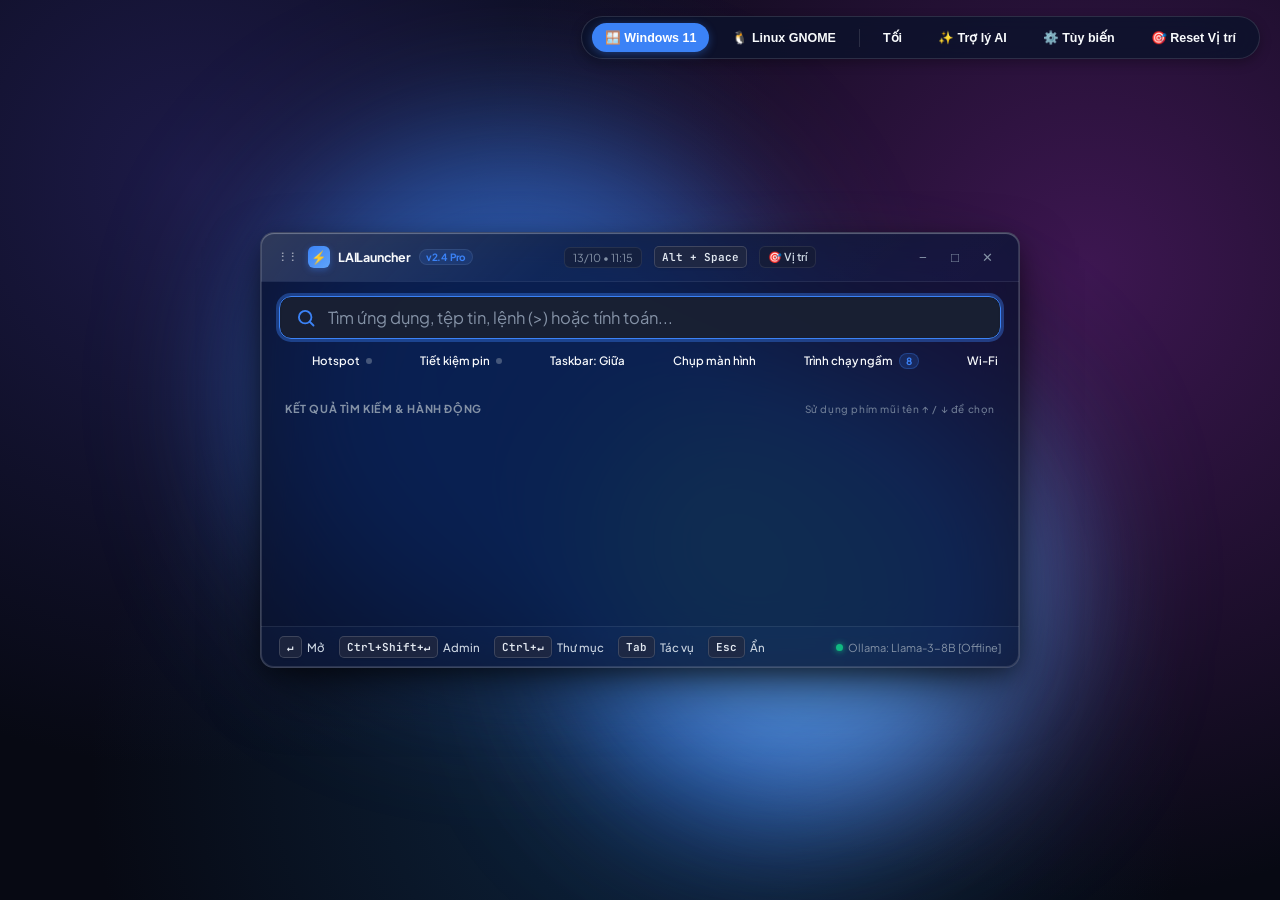
==== web/index.html @ d6b4080f "first commit" ====
<!DOCTYPE html>
<html lang="vi" data-theme="win-fluent" data-mode="dark" data-os="windows">
<head>
  <meta charset="UTF-8" />
  <meta name="viewport" content="width=device-width, initial-scale=1.0" />
  <title>LAILauncher — Liquid Glass OS Studio (Windows 11 & Linux GNOME)</title>
  <meta name="description" content="Giao diện tìm kiếm LAILauncher phong cách Windows 11 Fluent Mica & Linux GNOME Adwaita. Hiệu ứng Liquid Glass mờ ảo, đa bảng màu sắc, hỗ trợ đầy đủ 2 chế độ Sáng và Tối." />
  <link rel="preconnect" href="https://fonts.googleapis.com">
  <link rel="preconnect" href="https://fonts.gstatic.com" crossorigin>
  <link href="https://fonts.googleapis.com/css2?family=Plus+Jakarta+Sans:wght@300;400;500;600;700;800&family=Inter:wght@400;500;600;700&family=JetBrains+Mono:wght@400;500;600;700&display=swap" rel="stylesheet">
  <link rel="stylesheet" href="./styles.css" />
</head>
<body>
  <!-- Ambient Desktop Viewport with Wallpaper & Glass Orbs -->
  <div class="desktop-viewport wallpaper-aurora" id="desktop-viewport">
    
    <!-- Moving Aurora Light Refraction Behind Glass -->
    <div class="ambient-aurora-mesh" aria-hidden="true">
      <div class="aurora-orb orb-primary"></div>
      <div class="aurora-orb orb-secondary"></div>
      <div class="aurora-orb orb-tertiary"></div>
    </div>

    <!-- Linux GNOME Top Bar (Visible in Linux Mode) -->
    <header class="gnome-topbar" id="gnome-topbar">
      <div class="gnome-pill gnome-activities">Activities</div>
      <div class="gnome-pill" id="gnome-clock">Th 2, 13 Th10 11:15</div>
      <div class="gnome-quick-icons">
        <span class="gnome-icon" title="Mạng Wi-Fi">📶</span>
        <span class="gnome-icon" title="Âm lượng">🔊</span>
        <span class="gnome-icon" title="Pin 100%">🔋</span>
        <span class="gnome-pill" id="gnome-power-btn">⏻</span>
      </div>
    </header>

    <!-- Top Universal Desktop Dock Controls -->
    <nav class="desktop-dock" aria-label="Quick System Switcher">
      <button class="dock-btn dock-os-btn active" data-os="windows" title="Chuyển sang giao diện Windows 11 Fluent">
        <span>🪟 Windows 11</span>
      </button>
      <button class="dock-btn dock-os-btn" data-os="linux" title="Chuyển sang giao diện Linux GNOME Adwaita">
        <span>🐧 Linux GNOME</span>
      </button>
      
      <div class="dock-divider"></div>

      <button class="dock-btn" id="dock-btn-mode" title="Phím tắt: Ctrl + D">
        <!-- Dynamic Moon / Sun Icon rendered in app.js -->
        <span>Tối</span>
      </button>

      <button class="dock-btn" id="dock-btn-ai" title="Mở hộp thoại trợ lý AI">
        <span>✨ Trợ lý AI</span>
      </button>

      <button class="dock-btn" id="dock-btn-settings" title="Cài đặt Theme & Hiệu ứng kính (Ctrl + ,)">
        <span>⚙️ Tùy biến</span>
      </button>

      <button class="dock-btn" id="dock-btn-reset-pos" title="Đưa cửa sổ về vị trí trung tâm ban đầu">
        <span>🎯 Reset Vị trí</span>
      </button>
    </nav>

    <!-- Center Launcher Workspace -->
    <main class="launcher-workspace">
      
      <!-- Liquid Glass Launcher Container -->
      <div class="launcher-shell" id="launcher-shell" role="dialog" aria-modal="true" aria-label="LAILauncher Search Window">
        
        <!-- Window Titlebar / Header -->
        <div class="window-titlebar" id="window-titlebar" title="Kéo giữ để di chuyển vị trí cửa sổ">
          
          <!-- Linux GNOME Window Controls (Left) -->
          <div class="titlebar-linux-controls" aria-label="Linux Window Controls">
            <button class="traffic-dot dot-close" id="btn-linux-close" title="Đóng cửa sổ (Linux)"></button>
            <button class="traffic-dot dot-minimize" id="btn-linux-minimize" title="Thu nhỏ"></button>
            <button class="traffic-dot dot-maximize" id="btn-linux-maximize" title="Phóng to"></button>
          </div>

          <!-- Titlebar Center Brand & Quick Info -->
          <div class="titlebar-brand" title="Kéo giữ để di chuyển cửa sổ LAILauncher">
            <span class="grip-indicator" aria-hidden="true">⋮⋮</span>
            <div class="brand-icon">⚡</div>
            <span>LAILauncher</span>
            <span class="brand-version">v2.4 Pro</span>
          </div>

          <!-- Titlebar Meta (Clock & Hotkey Badge & Reset Position) -->
          <div class="titlebar-meta">
            <div class="meta-chip" id="clock-display" title="Ngày giờ hệ thống">13/10 • 11:15</div>
            <div class="meta-chip hotkey-badge" title="Phím tắt gọi Launcher">Alt + Space</div>
            <button class="meta-chip meta-btn" id="titlebar-reset-pos-btn" title="Đưa cửa sổ về vị trí trung tâm ban đầu">🎯 Vị trí</button>
          </div>

          <!-- Windows 11 Window Caption Controls (Right) -->
          <div class="titlebar-windows-controls" aria-label="Windows Window Controls">
            <button class="win-caption-btn" id="btn-win-minimize" title="Thu nhỏ">−</button>
            <button class="win-caption-btn" id="btn-win-maximize" title="Phóng to">□</button>
            <button class="win-caption-btn btn-close" id="btn-win-close" title="Đóng">✕</button>
          </div>

        </div>

        <!-- Clean & Focused Search Bar Container with Horizontal Quick Settings Strip -->
        <div class="search-container">
          <div class="search-box-wrap">
            <!-- Dynamic Prefix Chip (Terminal, Web, AI, Calc, Sys) -->
            <div class="search-prefix-badge" id="search-prefix-badge"></div>

            <div class="search-icon-box" id="search-icon-box">
              <svg viewBox="0 0 24 24" width="20" height="20" fill="none" stroke="currentColor" stroke-width="2.2" stroke-linecap="round" stroke-linejoin="round"><circle cx="11" cy="11" r="7.5"/><path d="M21 21l-4.5-4.5"/></svg>
            </div>

            <input 
              type="text" 
              class="search-input" 
              id="search-input" 
              placeholder="Tìm ứng dụng, tệp tin, lệnh (>) hoặc tính toán..." 
              autocomplete="off" 
              spellcheck="false" 
              autofocus 
            />

            <div class="search-actions-right">
              <button class="search-clear-btn" id="search-clear-btn" title="Xóa nội dung (Esc)">✕</button>
            </div>
          </div>

          <!-- Horizontal Quick Settings / Inline Controls Strip (Windows Search 2025 Inline Toggles) -->
          <div class="quick-settings-strip" id="quick-settings-strip" role="toolbar" aria-label="Cài đặt hệ thống ngang">
            <!-- Mobile Hotspot Toggle -->
            <button type="button" class="quick-pill-btn" id="pill-hotspot" data-action="toggle-hotspot" title="Bật / Tắt Mobile Hotspot trực tiếp không cần mở Settings">
              <span class="pill-icon" id="pill-icon-hotspot"></span>
              <span class="pill-text">Hotspot</span>
              <span class="pill-dot" id="dot-hotspot"></span>
            </button>

            <!-- Energy Saver / Tiết kiệm pin Toggle -->
            <button type="button" class="quick-pill-btn" id="pill-energy" data-action="toggle-energy" title="Bật / Tắt Tiết kiệm pin (Energy Saver) trực tiếp không cần mở Settings">
              <span class="pill-icon" id="pill-icon-energy"></span>
              <span class="pill-text" id="pill-text-energy">Tiết kiệm pin</span>
              <span class="pill-dot" id="dot-energy"></span>
            </button>

            <!-- Taskbar Alignment Toggle -->
            <button type="button" class="quick-pill-btn" id="pill-taskbar" data-action="toggle-taskbar" title="Đổi vị trí thanh Taskbar (Căn Giữa ↔ Căn Trái)">
              <span class="pill-icon" id="pill-icon-taskbar"></span>
              <span class="pill-text" id="pill-text-taskbar">Taskbar: Giữa</span>
            </button>

            <!-- Screenshot Button -->
            <button type="button" class="quick-pill-btn" id="pill-screenshot" data-action="take-screenshot" title="Chụp ảnh màn hình (Lưu ảnh &amp; Copy Clipboard)">
              <span class="pill-icon" id="pill-icon-screenshot"></span>
              <span class="pill-text">Chụp màn hình</span>
            </button>

            <!-- Background Processes Button -->
            <button type="button" class="quick-pill-btn" id="pill-processes" data-action="view-processes" title="Xem các trình chạy ngầm và tắt">
              <span class="pill-icon" id="pill-icon-processes"></span>
              <span class="pill-text">Trình chạy ngầm</span>
              <span class="pill-count-chip" id="pill-proc-count">8</span>
            </button>

            <!-- Wi-Fi Networks Toggle -->
            <button type="button" class="quick-pill-btn" id="pill-wifi" data-action="toggle-wifi" title="Mở danh sách kết nối Wi-Fi">
              <span class="pill-icon" id="pill-icon-wifi"></span>
              <span class="pill-text">Wi-Fi</span>
            </button>

            <!-- Bluetooth Toggle -->
            <button type="button" class="quick-pill-btn" id="pill-bluetooth" data-action="toggle-bluetooth" title="Bật / Tắt sóng Bluetooth">
              <span class="pill-icon" id="pill-icon-bluetooth"></span>
              <span class="pill-text">Bluetooth</span>
            </button>
          </div>
        </div>

        <!-- Search Results List Viewport -->
        <div class="results-viewport" id="results-viewport">
          <div class="results-section-header">
            <span>Kết quả tìm kiếm & Hành động</span>
            <span style="font-size: 10px; font-weight: 500; text-transform: none; opacity: 0.8;">Sử dụng phím mũi tên ↑ / ↓ để chọn</span>
          </div>

          <ul class="results-list" id="results-list" role="listbox">
            <!-- Dynamic items rendered by app.js -->
          </ul>

          <!-- Empty State -->
          <div class="results-empty-state" id="results-empty-state">
            <div class="empty-icon">🔍</div>
            <div style="font-size: 14.5px; font-weight: 600;">Không tìm thấy kết quả phù hợp</div>
            <div style="font-size: 12.5px; margin-top: 4px; opacity: 0.8;">Thử gõ `g &lt;nội dung&gt;` để tìm trên Google hoặc `&gt; &lt;lệnh&gt;` để chạy terminal.</div>
          </div>
        </div>

        <!-- Launcher Bottom Hint & Status Bar -->
        <footer class="launcher-footer">
          <div class="footer-left">
            <div class="footer-hint-group">
              <span class="hotkey-badge">↵</span>
              <span class="footer-hint-label">Mở</span>
            </div>
            <div class="footer-hint-group">
              <span class="hotkey-badge">Ctrl+Shift+↵</span>
              <span class="footer-hint-label">Admin</span>
            </div>
            <div class="footer-hint-group">
              <span class="hotkey-badge">Ctrl+↵</span>
              <span class="footer-hint-label">Thư mục</span>
            </div>
            <div class="footer-hint-group">
              <span class="hotkey-badge">Tab</span>
              <span class="footer-hint-label">Tác vụ</span>
            </div>
            <div class="footer-hint-group">
              <span class="hotkey-badge">Esc</span>
              <span class="footer-hint-label">Ẩn</span>
            </div>
          </div>

          <div class="footer-right">
            <div class="status-badge" title="Mô hình AI cục bộ đang hoạt động">
              <span class="status-dot"></span>
              <span>Ollama: Llama-3-8B [Offline]</span>
            </div>
          </div>
        </footer>

      </div>

    </main>

    <!-- Context / Tab Action Flyout Menu -->
    <div class="action-flyout-menu" id="action-flyout-menu" role="menu">
      <div class="flyout-header" id="flyout-target-title">Tùy chọn tác vụ</div>
      <div class="flyout-item" id="flyout-action-run">
        <div class="flyout-item-left">⚡ Thực thi mặc định</div>
        <span class="hotkey-badge">Enter</span>
      </div>
      <div class="flyout-item" id="flyout-action-admin">
        <div class="flyout-item-left">🛡️ Chạy với quyền Administrator</div>
        <span class="hotkey-badge">Ctrl+Shift+↵</span>
      </div>
      <div class="flyout-item" id="flyout-action-folder">
        <div class="flyout-item-left">📁 Mở thư mục chứa (Explorer)</div>
        <span class="hotkey-badge">Ctrl+↵</span>
      </div>
      <div class="flyout-item" id="flyout-action-copy">
        <div class="flyout-item-left">📋 Sao chép đường dẫn</div>
        <span class="hotkey-badge">Ctrl+C</span>
      </div>
      <div class="flyout-item" id="flyout-action-summarize">
        <div class="flyout-item-left">🤖 Tóm tắt tài liệu với AI (Ollama)</div>
        <span class="hotkey-badge">Ctrl+Alt+S</span>
      </div>
      <div class="flyout-item" id="flyout-action-ai">
        <div class="flyout-item-left">✨ Hỏi AI giải thích chi tiết</div>
        <span class="hotkey-badge">Tab</span>
      </div>
    </div>

    <!-- Local AI Streaming Window / Drawer -->
    <aside class="ai-stream-drawer" id="ai-stream-drawer" aria-label="Local AI Streaming Window">
      <div class="ai-drawer-header">
        <div class="ai-model-badge">
          <span>✨</span>
          <span>Ollama llama-3-8b-instruct [Local ONNX]</span>
        </div>
        <button class="win-caption-btn" id="ai-stream-close" title="Đóng">✕</button>
      </div>

      <div class="ai-stream-content" id="ai-stream-text">
        <!-- Streaming content rendered here -->
      </div>

      <div class="ai-stream-meta">
        <span id="ai-stream-latency">Tốc độ: 52 tokens/s • Latency: 18ms</span>
        <span style="font-weight: 600; color: var(--accent-base);">Offline 100%</span>
      </div>
    </aside>

    <!-- Settings & Theme Customizer Modal -->
    <div class="settings-overlay" id="settings-overlay">
      <div class="settings-modal" role="dialog" aria-modal="true">
        <div class="settings-header">
          <div class="settings-title">Cài Đặt & Tùy Biến Giao Diện LAILauncher</div>
          <button class="win-caption-btn" id="settings-close-btn" title="Đóng">✕</button>
        </div>

        <!-- 1. Theme Palette Selector -->
        <div>
          <div class="settings-section-title">🎨 Bảng Màu &amp; Theme Đa Dạng (9 Presets Cao Cấp)</div>
          <div class="theme-swatch-grid" id="theme-swatch-grid">
            <!-- Dynamic swatches rendered by app.js -->
          </div>

          <!-- 1.1 Windows 11 Curated Accent Colors Palette (24 Sắc Màu) -->
          <div class="accent-palette-section">
            <div class="settings-section-title" style="margin-top: 18px; margin-bottom: 4px;">🌈 Bảng Màu Chuẩn Windows 11 (24 Curated Accent Colors)</div>
            <div class="settings-section-subtitle">Chọn sắc màu yêu thích để đổi màu điểm nhấn (Accent) tức thì trên toàn giao diện:</div>
            <div class="accent-chips-palette" id="accent-chips-palette">
              <!-- 24 chips dynamically rendered by app.js -->
            </div>

            <div class="custom-accent-row">
              <div class="accent-preview-swatch" id="custom-accent-preview" title="Xem trước màu Accent"></div>
              <input type="text" id="custom-accent-hex" class="custom-hex-input" placeholder="#3B82F6" maxlength="9" spellcheck="false" />
              <button type="button" class="accent-action-btn" id="btn-apply-accent">Áp dụng</button>
              <button type="button" class="accent-action-btn secondary" id="btn-reset-accent">Mặc định Theme</button>
            </div>
          </div>
        </div>

        <!-- 2. Glassmorphism Sliders -->
        <div>
          <div class="settings-section-title">✨ Hiệu Ứng Liquid Glass, Translucent & Blur</div>
          
          <div class="slider-control-group">
            <div class="slider-label-row">
              <span>Độ trong suốt kính (Glass Opacity)</span>
              <span id="label-opacity-val">82%</span>
            </div>
            <input type="range" class="custom-range-slider" id="slider-glass-opacity" min="30" max="95" value="82" />
          </div>

          <div class="slider-control-group">
            <div class="slider-label-row">
              <span>Độ mờ hậu cảnh (Backdrop Blur Strength)</span>
              <span id="label-blur-val">28px</span>
            </div>
            <input type="range" class="custom-range-slider" id="slider-glass-blur" min="8" max="45" value="28" />
          </div>
        </div>

        <!-- 3. Desktop Background Wallpapers -->
        <div>
          <div class="settings-section-title">🖼️ Hình Nền Môi Trường (Kiểm thử khúc xạ kính)</div>
          <div class="wallpaper-grid" id="wallpaper-grid">
            <!-- Dynamic wallpapers rendered by app.js -->
          </div>
        </div>

        <!-- 4. Multi-Monitor Display Settings -->
        <div>
          <div class="settings-section-title" style="margin-top: 18px; margin-bottom: 4px;">🖥️ Hiển Thị Đa Màn Hình &amp; Vị Trí Launcher</div>
          <div class="settings-section-subtitle">Tùy chọn màn hình xuất hiện khi gọi phím tắt (Alt + Space) cho thiết lập 2 hoặc nhiều màn hình:</div>
          
          <div class="monitor-mode-grid" id="monitor-mode-grid">
            <button type="button" class="monitor-mode-card active" data-mode="cursor">
              <div class="mon-card-header">
                <span class="mon-icon">🖱️</span>
                <span class="mon-title">Theo con trỏ chuột</span>
                <span class="mon-badge">Khuyên dùng</span>
              </div>
              <div class="mon-desc">Tự động xuất hiện ngay trên màn hình bạn đang di chuột và làm việc</div>
            </button>
            <button type="button" class="monitor-mode-card" data-mode="primary">
              <div class="mon-card-header">
                <span class="mon-icon">🌟</span>
                <span class="mon-title">Màn hình chính</span>
              </div>
              <div class="mon-desc">Luôn cố định trên màn hình chính mặc định của Windows</div>
            </button>
            <button type="button" class="monitor-mode-card" data-mode="active_window">
              <div class="mon-card-header">
                <span class="mon-icon">🪟</span>
                <span class="mon-title">Theo cửa sổ làm việc</span>
              </div>
              <div class="mon-desc">Xuất hiện tại màn hình chứa ứng dụng bạn vừa tương tác trước đó</div>
            </button>
            <button type="button" class="monitor-mode-card" data-mode="specific">
              <div class="mon-card-header">
                <span class="mon-icon">🎯</span>
                <span class="mon-title">Màn hình cụ thể</span>
              </div>
              <div class="mon-desc">Cố định trên một màn hình cụ thể (Màn hình 1 hoặc Màn hình 2)</div>
            </button>
          </div>

          <div class="monitor-live-shelf" id="monitor-live-shelf" style="margin-top: 8px;">
            <div class="mon-detected-item">
              <div class="mon-info">
                <span class="mon-dot"></span>
                <strong>Màn hình 1 (Chính)</strong>: 1707 × 1067 • \\.\DISPLAY1
              </div>
              <span class="mon-status-pill primary">Màn hình chính</span>
            </div>
            <div class="mon-detected-item">
              <div class="mon-info">
                <span class="mon-dot green"></span>
                <strong>Màn hình 2 (Phụ)</strong>: 1682 × 1051 • \\.\DISPLAY23
              </div>
              <span class="mon-status-pill active-cursor">🖱️ Vị trí con trỏ</span>
            </div>
          </div>

          <!-- Saved Window Custom Position & Reset to Center -->
          <div class="window-position-settings-box" style="margin-top: 14px; background: rgba(255,255,255,0.04); border: 1px solid var(--border-subtle); border-radius: 10px; padding: 12px 14px; display: flex; align-items: center; justify-content: space-between; gap: 12px;">
            <div>
              <div style="font-weight: 600; font-size: 13px; color: var(--text-primary); display: flex; align-items: center; gap: 6px;">
                <span>📍</span>
                <span id="web-saved-pos-status">Vị trí cửa sổ: Mặc định (Tự động canh giữa)</span>
              </div>
              <div style="font-size: 11px; color: var(--text-muted); margin-top: 3px;">
                Kéo giữ thanh tiêu đề LAILauncher để di chuyển vị trí. Vị trí sẽ tự động được lưu cho các lần mở sau.
              </div>
            </div>
            <button type="button" class="dock-btn" id="btn-reset-pos-settings" style="flex-shrink: 0; background: var(--accent-base); color: #fff; font-weight: 600; font-size: 11.5px; padding: 6px 14px; border-radius: 8px;">
              <span>🎯 Đặt lại trung tâm</span>
            </button>
          </div>
        </div>

    <!-- Screenshot Shutter Flash Effect -->
    <div class="screenshot-flash-overlay" id="screenshot-flash-overlay" aria-hidden="true"></div>

    <!-- Screenshot Preview Toast & Actions Modal -->
    <div class="screenshot-preview-modal" id="screenshot-preview-modal" role="dialog" aria-modal="true" aria-label="Xem trước ảnh chụp màn hình">
      <div class="screenshot-modal-card">
        <div class="screenshot-modal-header">
          <div class="screenshot-modal-title">
            <span>📸</span>
            <strong>Ảnh chụp màn hình (Screenshot)</strong>
          </div>
          <button type="button" class="screenshot-modal-close" id="btn-close-screenshot-modal">✕</button>
        </div>
        <div class="screenshot-preview-box" id="screenshot-preview-box">
          <canvas id="screenshot-canvas" width="640" height="360"></canvas>
        </div>
        <div class="screenshot-modal-actions">
          <div class="screenshot-modal-meta" id="screenshot-modal-meta">1920 × 1080 • PNG</div>
          <div class="screenshot-btn-group">
            <button type="button" class="screenshot-btn" id="btn-copy-screenshot">📋 Sao chép</button>
            <button type="button" class="screenshot-btn primary" id="btn-download-screenshot">💾 Lưu tệp ảnh</button>
          </div>
        </div>
      </div>
    </div>

    <!-- Toast Notification Shelf -->
    <div class="toast-shelf" id="toast-shelf" aria-live="polite"></div>

  </div>

  <script type="module">
    import { initLauncher } from './app.js';
    document.addEventListener('DOMContentLoaded', initLauncher);
  </script>
</body>
</html>
---- web/styles.css ----
/* ==========================================================================
   LAILauncher - Liquid Glass OS Design System
   Windows 11 Mica & Linux GNOME Adwaita • Translucent & Blur • Multi-Theme
   ========================================================================== */

@import url('https://fonts.googleapis.com/css2?family=Plus+Jakarta+Sans:wght@300;400;500;600;700;800&family=Inter:wght@400;500;600;700&family=JetBrains+Mono:wght@400;500;600;700&display=swap');

/* --- Root Theme Palettes & Base Variables --- */
:root {
  /* Default settings */
  --glass-blur: 28px;
  --glass-opacity: 0.82;
  --glass-tint: #0b132b;
  --font-sans: 'Plus Jakarta Sans', 'Inter', -apple-system, BlinkMacSystemFont, 'Segoe UI Variable Display', 'Segoe UI', sans-serif;
  --font-mono: 'JetBrains Mono', Consolas, 'Cascadia Code', monospace;
  
  --transition-fast: 0.16s cubic-bezier(0.16, 1, 0.3, 1);
  --transition-smooth: 0.28s cubic-bezier(0.16, 1, 0.3, 1);
  --transition-spring: 0.45s cubic-bezier(0.175, 0.885, 0.32, 1.275);
}

/* 1. Theme: Windows Fluent Blue */
[data-theme="win-fluent"] {
  --theme-name: "Windows Fluent Blue";
  --accent-hue: 221;
  --accent-base: #3b82f6;
  --accent-hover: #2563eb;
  --accent-light: #60a5fa;
  --accent-glow: rgba(59, 130, 246, 0.38);
  --accent-badge-bg: rgba(59, 130, 246, 0.14);
  --accent-hue-rgb: 59, 130, 246;
  --glass-tint-rgb: 11, 19, 43;
}

/* 2. Theme: Linux Ubuntu Yaru */
[data-theme="linux-yaru"] {
  --theme-name: "Ubuntu Yaru";
  --accent-hue: 16;
  --accent-base: #e95420;
  --accent-hover: #cf4313;
  --accent-light: #fb703c;
  --accent-glow: rgba(233, 84, 32, 0.42);
  --accent-badge-bg: rgba(233, 84, 32, 0.16);
  --accent-hue-rgb: 233, 84, 32;
  --glass-tint-rgb: 30, 19, 34;
}

/* 3. Theme: Linux Arch Glacial Cyan */
[data-theme="linux-arch"] {
  --theme-name: "Arch / Fedora Cyan";
  --accent-hue: 194;
  --accent-base: #00aad4;
  --accent-hover: #0284c7;
  --accent-light: #38bdf8;
  --accent-glow: rgba(0, 170, 212, 0.4);
  --accent-badge-bg: rgba(0, 170, 212, 0.14);
  --accent-hue-rgb: 0, 170, 212;
  --glass-tint-rgb: 17, 24, 39;
}

/* 4. Theme: Liquid Aurora Glass */
[data-theme="liquid-aurora"] {
  --theme-name: "Liquid Aurora Glass";
  --accent-hue: 265;
  --accent-base: #8b5cf6;
  --accent-hover: #7c3aed;
  --accent-light: #a78bfa;
  --accent-glow: rgba(139, 92, 246, 0.45);
  --accent-badge-bg: rgba(139, 92, 246, 0.18);
  --secondary-accent: #06b6d4;
  --accent-hue-rgb: 139, 92, 246;
  --glass-tint-rgb: 14, 18, 43;
}

/* 5. Theme: Cyberpunk Neon */
[data-theme="cyber-neon"] {
  --theme-name: "Cyberpunk Neon";
  --accent-hue: 345;
  --accent-base: #f43f5e;
  --accent-hover: #e11d48;
  --accent-light: #fb7185;
  --accent-glow: rgba(244, 63, 94, 0.5);
  --accent-badge-bg: rgba(244, 63, 94, 0.18);
  --secondary-accent: #06b6d4;
  --accent-hue-rgb: 244, 63, 94;
  --glass-tint-rgb: 13, 11, 24;
}

/* 6. Theme: Nordic Frost */
[data-theme="nord-frost"] {
  --theme-name: "Nordic Frost";
  --accent-hue: 193;
  --accent-base: #88c0d0;
  --accent-hover: #81a1c1;
  --accent-light: #8fbcbb;
  --accent-glow: rgba(136, 192, 208, 0.4);
  --accent-badge-bg: rgba(136, 192, 208, 0.16);
  --accent-hue-rgb: 136, 192, 208;
  --glass-tint-rgb: 36, 41, 51;
}

/* 7. Theme: Dracula Nocturne */
[data-theme="dracula"] {
  --theme-name: "Dracula Nocturne";
  --accent-hue: 265;
  --accent-base: #bd93f9;
  --accent-hover: #a855f7;
  --accent-light: #ff79c6;
  --accent-glow: rgba(189, 147, 249, 0.45);
  --accent-badge-bg: rgba(189, 147, 249, 0.18);
  --accent-hue-rgb: 189, 147, 249;
  --glass-tint-rgb: 33, 34, 44;
}

/* 8. Theme: Emerald Jade */
[data-theme="emerald"] {
  --theme-name: "Emerald Jade";
  --accent-hue: 156;
  --accent-base: #10b981;
  --accent-hover: #059669;
  --accent-light: #34d399;
  --accent-glow: rgba(16, 185, 129, 0.42);
  --accent-badge-bg: rgba(16, 185, 129, 0.15);
  --accent-hue-rgb: 16, 185, 129;
  --glass-tint-rgb: 12, 24, 20;
}

/* 9. Theme: Sunset Dusk */
[data-theme="sunset"] {
  --theme-name: "Sunset Dusk";
  --accent-hue: 25;
  --accent-base: #fb923c;
  --accent-hover: #f97316;
  --accent-light: #f43f5e;
  --accent-glow: rgba(251, 146, 60, 0.45);
  --accent-badge-bg: rgba(251, 146, 60, 0.16);
  --accent-hue-rgb: 251, 146, 60;
  --glass-tint-rgb: 24, 17, 26;
}

/* ==========================================================================
   DARK MODE SYSTEM (Default)
   ========================================================================== */
[data-mode="dark"] {
  --mode-name: "Dark Mode";
  --bg-desktop: #080a10;
  --bg-window: rgba(var(--glass-tint-rgb, 15, 18, 28), var(--glass-opacity, 0.85));
  --bg-window-solid: rgb(var(--glass-tint-rgb, 15, 18, 28));
  --bg-input: rgba(22, 26, 40, 0.78);
  --bg-input-focus: rgba(26, 32, 50, 0.95);
  --bg-card: rgba(25, 30, 48, 0.55);
  --bg-hover: rgba(45, 54, 82, 0.55);
  --bg-selected: rgba(var(--accent-hue-rgb, 59, 130, 246), 0.18);
  --bg-selected-border: var(--accent-base);
  --bg-kbd: rgba(35, 42, 65, 0.75);
  --bg-popup: rgba(16, 20, 32, 0.92);
  --bg-tag: rgba(35, 42, 65, 0.6);
  --bg-status-bar: rgba(12, 15, 24, 0.7);

  --border-glass: rgba(255, 255, 255, 0.12);
  --border-glass-strong: rgba(255, 255, 255, 0.2);
  --border-input: rgba(255, 255, 255, 0.14);
  --border-subtle: rgba(255, 255, 255, 0.08);
  --border-kbd: rgba(255, 255, 255, 0.15);
  --border-popup: rgba(255, 255, 255, 0.16);

  --text-primary: #f8fafc;
  --text-secondary: #cbd5e1;
  --text-muted: #8492a6;
  --text-dim: #556277;
  --text-kbd: #e2e8f0;

  --rim-highlight: rgba(255, 255, 255, 0.22);
  --rim-opacity: 0.24;
  --glass-specular: linear-gradient(135deg, rgba(255,255,255,0.14) 0%, rgba(255,255,255,0.02) 40%, rgba(255,255,255,0) 100%);
  --shadow-elevation: 0 24px 64px -12px rgba(0, 0, 0, 0.72), 0 8px 24px -4px rgba(0, 0, 0, 0.5);
  --shadow-popup: 0 18px 42px -6px rgba(0, 0, 0, 0.7);
  --shadow-card: 0 4px 12px rgba(0, 0, 0, 0.28);
  
  --scrollbar-thumb: rgba(255, 255, 255, 0.2);
  --scrollbar-hover: rgba(255, 255, 255, 0.4);
}

/* ==========================================================================
   LIGHT MODE SYSTEM (Frosted Liquid Crystal / Milk Glass)
   ========================================================================== */
[data-mode="light"] {
  --mode-name: "Light Mode";
  --bg-desktop: #e2e8f0;
  --bg-window: rgba(255, 255, 255, var(--glass-opacity, 0.88));
  --bg-window-solid: #ffffff;
  --bg-input: rgba(248, 250, 252, 0.88);
  --bg-input-focus: #ffffff;
  --bg-card: rgba(241, 245, 249, 0.75);
  --bg-hover: rgba(226, 232, 240, 0.7);
  --bg-selected: rgba(var(--accent-hue-rgb, 59, 130, 246), 0.12);
  --bg-selected-border: var(--accent-base);
  --bg-kbd: rgba(241, 245, 249, 0.95);
  --bg-popup: rgba(255, 255, 255, 0.96);
  --bg-tag: rgba(226, 232, 240, 0.8);
  --bg-status-bar: rgba(255, 255, 255, 0.85);

  --border-glass: rgba(0, 0, 0, 0.1);
  --border-glass-strong: rgba(0, 0, 0, 0.18);
  --border-input: rgba(0, 0, 0, 0.12);
  --border-subtle: rgba(0, 0, 0, 0.06);
  --border-kbd: rgba(0, 0, 0, 0.14);
  --border-popup: rgba(0, 0, 0, 0.14);

  --text-primary: #0f172a;
  --text-secondary: #334155;
  --text-muted: #64748b;
  --text-dim: #94a3b8;
  --text-kbd: #1e293b;

  --rim-highlight: rgba(255, 255, 255, 0.9);
  --rim-opacity: 0.85;
  --glass-specular: linear-gradient(135deg, rgba(255,255,255,0.7) 0%, rgba(255,255,255,0.2) 35%, rgba(255,255,255,0) 100%);
  --shadow-elevation: 0 24px 60px -12px rgba(15, 23, 42, 0.18), 0 8px 24px -4px rgba(15, 23, 42, 0.12);
  --shadow-popup: 0 16px 36px -6px rgba(15, 23, 42, 0.2);
  --shadow-card: 0 2px 8px rgba(15, 23, 42, 0.06);
  
  --scrollbar-thumb: rgba(0, 0, 0, 0.2);
  --scrollbar-hover: rgba(0, 0, 0, 0.35);
}

/* ==========================================================================
   RESET & GLOBAL STYLES
   ========================================================================== */
*, *::before, *::after {
  box-sizing: border-box;
  margin: 0;
  padding: 0;
}

html, body {
  width: 100%;
  height: 100%;
  overflow: hidden;
  font-family: var(--font-sans);
  color: var(--text-primary);
  background-color: var(--bg-desktop);
  user-select: none;
  -webkit-font-smoothing: antialiased;
  -moz-osx-font-smoothing: grayscale;
}

/* --- Animated Desktop Background Wallpapers for Glass Refraction --- */
.desktop-viewport {
  position: relative;
  width: 100vw;
  height: 100vh;
  display: flex;
  flex-direction: column;
  overflow: hidden;
  background-size: cover;
  background-position: center;
  transition: background 0.5s ease;
}

/* Wallpaper 1: Cosmic Aurora (Default) */
.wallpaper-aurora {
  background: radial-gradient(circle at 15% 20%, rgba(30, 27, 75, 0.95), transparent 45%),
              radial-gradient(circle at 85% 30%, rgba(67, 24, 88, 0.9), transparent 50%),
              radial-gradient(circle at 50% 85%, rgba(13, 37, 63, 0.95), transparent 55%),
              #070913;
}

/* Wallpaper 2: Windows 11 Bloom Blue */
.wallpaper-bloom {
  background: radial-gradient(ellipse at 40% 50%, rgba(37, 99, 235, 0.45) 0%, transparent 60%),
              radial-gradient(ellipse at 65% 45%, rgba(99, 102, 241, 0.5) 0%, transparent 55%),
              radial-gradient(circle at 50% 70%, rgba(14, 165, 233, 0.4) 0%, transparent 50%),
              #030712;
}

/* Wallpaper 3: Ubuntu Heron Orange */
.wallpaper-ubuntu {
  background: radial-gradient(circle at 80% 20%, rgba(233, 84, 32, 0.45) 0%, transparent 50%),
              radial-gradient(circle at 20% 75%, rgba(119, 41, 83, 0.6) 0%, transparent 60%),
              radial-gradient(circle at 50% 45%, rgba(44, 0, 30, 0.85) 0%, transparent 70%),
              #1e0a24;
}

/* Wallpaper 4: Alpine Mist (Light/Frost) */
.wallpaper-alpine {
  background: radial-gradient(circle at 25% 30%, rgba(199, 210, 254, 0.7) 0%, transparent 50%),
              radial-gradient(circle at 75% 70%, rgba(186, 230, 253, 0.7) 0%, transparent 60%),
              radial-gradient(circle at 50% 50%, rgba(241, 245, 249, 0.9) 0%, transparent 75%),
              #cbd5e1;
}

/* Wallpaper 5: Cyber Grid */
.wallpaper-cyber {
  background: linear-gradient(135deg, rgba(244, 63, 94, 0.25) 0%, transparent 50%),
              linear-gradient(225deg, rgba(6, 182, 212, 0.25) 0%, transparent 50%),
              radial-gradient(circle at 50% 50%, #0d0b18, #05050a);
}

/* Dynamic Ambient Floating Glass Orbs */
.ambient-aurora-mesh {
  position: absolute;
  inset: 0;
  pointer-events: none;
  overflow: hidden;
  z-index: 1;
}

.aurora-orb {
  position: absolute;
  border-radius: 50%;
  filter: blur(75px);
  opacity: 0.65;
  mix-blend-mode: screen;
  will-change: transform;
}

[data-mode="light"] .aurora-orb {
  mix-blend-mode: multiply;
  opacity: 0.35;
  filter: blur(85px);
}

.orb-primary {
  width: 520px;
  height: 520px;
  background: var(--accent-base);
  top: 15%;
  left: 20%;
  animation: floatOrb1 24s infinite alternate ease-in-out;
}

.orb-secondary {
  width: 440px;
  height: 440px;
  background: var(--accent-light, #06b6d4);
  top: 40%;
  right: 18%;
  animation: floatOrb2 28s infinite alternate ease-in-out;
}

.orb-tertiary {
  width: 380px;
  height: 380px;
  background: var(--accent-hover, #8b5cf6);
  bottom: 10%;
  left: 45%;
  animation: floatOrb3 20s infinite alternate ease-in-out;
}

@keyframes floatOrb1 {
  0% { transform: translate(0, 0) scale(1); }
  50% { transform: translate(120px, 60px) scale(1.15); }
  100% { transform: translate(-80px, 140px) scale(0.95); }
}

@keyframes floatOrb2 {
  0% { transform: translate(0, 0) scale(1); }
  50% { transform: translate(-140px, -80px) scale(1.1); }
  100% { transform: translate(80px, 100px) scale(0.9); }
}

@keyframes floatOrb3 {
  0% { transform: translate(0, 0) scale(0.9); }
  50% { transform: translate(90px, -110px) scale(1.2); }
  100% { transform: translate(-100px, -50px) scale(1); }
}

/* ==========================================================================
   OS ENVIRONMENT TOP/BOTTOM BARS
   ========================================================================== */

/* 1. Linux GNOME Top Bar */
.gnome-topbar {
  display: none;
  height: 34px;
  background: rgba(15, 18, 25, 0.72);
  backdrop-filter: blur(20px);
  -webkit-backdrop-filter: blur(20px);
  border-bottom: 1px solid rgba(255, 255, 255, 0.08);
  padding: 0 16px;
  align-items: center;
  justify-content: space-between;
  font-size: 13px;
  font-weight: 500;
  z-index: 10;
  color: #e2e8f0;
}

[data-os="linux"] .gnome-topbar {
  display: flex;
}

[data-mode="light"][data-os="linux"] .gnome-topbar {
  background: rgba(245, 245, 247, 0.82);
  border-bottom: 1px solid rgba(0, 0, 0, 0.08);
  color: #1e293b;
}

.gnome-pill {
  padding: 4px 10px;
  border-radius: 12px;
  transition: var(--transition-fast);
  cursor: pointer;
}

.gnome-pill:hover {
  background: rgba(255, 255, 255, 0.12);
}

[data-mode="light"] .gnome-pill:hover {
  background: rgba(0, 0, 0, 0.08);
}

.gnome-quick-icons {
  display: flex;
  align-items: center;
  gap: 12px;
}

/* 2. Top Desktop Control Dock (Universal Widget Bar) */
.desktop-dock {
  position: absolute;
  top: 16px;
  right: 20px;
  display: flex;
  align-items: center;
  gap: 10px;
  padding: 6px 10px;
  background: var(--bg-window);
  backdrop-filter: blur(24px);
  -webkit-backdrop-filter: blur(24px);
  border: 1px solid var(--border-glass);
  border-radius: 30px;
  box-shadow: var(--shadow-card);
  z-index: 50;
  transition: var(--transition-smooth);
}

[data-os="linux"] .desktop-dock {
  top: 48px;
}

.dock-btn {
  display: inline-flex;
  align-items: center;
  gap: 6px;
  padding: 6px 12px;
  background: transparent;
  border: 1px solid transparent;
  border-radius: 20px;
  color: var(--text-primary);
  font-size: 12.5px;
  font-weight: 600;
  cursor: pointer;
  transition: var(--transition-fast);
}

.dock-btn:hover {
  background: var(--bg-hover);
  border-color: var(--border-glass);
}

.dock-btn.active {
  background: var(--accent-base);
  color: #ffffff;
  box-shadow: 0 2px 8px var(--accent-glow);
}

.dock-divider {
  width: 1px;
  height: 18px;
  background: var(--border-glass);
}

/* ==========================================================================
   LAUNCHER MAIN SHELL (LIQUID GLASS CONTAINER)
   ========================================================================== */
.launcher-workspace {
  position: relative;
  flex: 1;
  display: flex;
  align-items: center;
  justify-content: center;
  z-index: 20;
  padding: 20px;
}

.launcher-shell {
  position: relative;
  width: 760px;
  max-width: 95vw;
  background: var(--bg-window);
  backdrop-filter: blur(var(--glass-blur)) saturate(190%) contrast(102%);
  -webkit-backdrop-filter: blur(var(--glass-blur)) saturate(190%) contrast(102%);
  border: 1px solid var(--border-glass-strong);
  border-radius: 16px;
  box-shadow: 
    inset 0 1px 1px 0 var(--rim-highlight),
    inset 0 0 0 1px var(--border-glass),
    var(--shadow-elevation);
  overflow: hidden;
  display: flex;
  flex-direction: column;
  transition: transform var(--transition-spring), opacity var(--transition-smooth), border-radius var(--transition-smooth);
  animation: launcherAppear 0.35s cubic-bezier(0.16, 1, 0.3, 1) forwards;
}

@keyframes launcherAppear {
  0% {
    opacity: 0;
    transform: translateY(-16px) scale(0.97);
  }
  100% {
    opacity: 1;
    transform: translateY(0) scale(1);
  }
}

/* OS Specific Window Framing */
[data-os="windows"] .launcher-shell {
  border-radius: 14px;
}

[data-os="linux"] .launcher-shell {
  border-radius: 22px;
}

/* Liquid Glass Specular Shine Layer */
.launcher-shell::before {
  content: '';
  position: absolute;
  top: 0;
  left: 0;
  right: 0;
  height: 48px;
  background: var(--glass-specular);
  pointer-events: none;
  z-index: 5;
}

/* ==========================================================================
   TITLEBAR / WINDOW HEADER
   ========================================================================== */
.window-titlebar {
  display: flex;
  align-items: center;
  justify-content: space-between;
  padding: 10px 16px;
  border-bottom: 1px solid var(--border-subtle);
  background: rgba(var(--accent-hue-rgb, 59, 130, 246), 0.04);
  font-size: 12.5px;
  position: relative;
  z-index: 10;
  cursor: grab;
  user-select: none;
}

.window-titlebar.dragging {
  cursor: grabbing;
}

.grip-indicator {
  font-size: 11px;
  opacity: 0.55;
  letter-spacing: -1.5px;
  cursor: grab;
  margin-right: 4px;
  user-select: none;
}

.meta-chip.meta-btn {
  cursor: pointer;
  background: var(--bg-card);
  color: var(--text-secondary);
  font-family: inherit;
  font-weight: 600;
  border: 1px solid var(--border-subtle);
  transition: all 0.2s ease;
}

.meta-chip.meta-btn:hover {
  background: var(--item-hover-bg);
  border-color: var(--accent-base);
  color: var(--accent-base);
}

.meta-chip.meta-btn.has-custom-pos {
  border-color: var(--accent-base);
  color: var(--accent-base);
  background: var(--accent-badge-bg);
}

/* Windows 11 Titlebar Layout */
[data-os="windows"] .titlebar-linux-controls {
  display: none;
}
[data-os="windows"] .titlebar-windows-controls {
  display: flex;
  align-items: center;
}

/* Linux GNOME Titlebar Layout */
[data-os="linux"] .titlebar-linux-controls {
  display: flex;
  align-items: center;
  gap: 8px;
}
[data-os="linux"] .titlebar-windows-controls {
  display: none;
}

/* Linux Traffic Light Dots */
.traffic-dot {
  width: 13px;
  height: 13px;
  border-radius: 50%;
  border: 1px solid rgba(0, 0, 0, 0.15);
  display: inline-flex;
  align-items: center;
  justify-content: center;
  cursor: pointer;
  color: rgba(0, 0, 0, 0.65);
  transition: transform var(--transition-fast), filter var(--transition-fast);
}

.traffic-dot:hover {
  transform: scale(1.12);
  filter: brightness(1.15);
}

.dot-close {
  background: #ff5f56;
  border-color: #e0443e;
}
.dot-minimize {
  background: #ffbd2e;
  border-color: #dea123;
}
.dot-maximize {
  background: #27c93f;
  border-color: #1aab29;
}

/* Windows Caption Buttons */
.win-caption-btn {
  width: 32px;
  height: 28px;
  display: inline-flex;
  align-items: center;
  justify-content: center;
  background: transparent;
  border: none;
  color: var(--text-muted);
  cursor: pointer;
  border-radius: 4px;
  transition: var(--transition-fast);
}

.win-caption-btn:hover {
  background: var(--bg-hover);
  color: var(--text-primary);
}

.win-caption-btn.btn-close:hover {
  background: #e81123;
  color: #ffffff;
}

/* Titlebar Center Brand & Badges */
.titlebar-brand {
  display: flex;
  align-items: center;
  gap: 8px;
  font-weight: 700;
  color: var(--text-primary);
  letter-spacing: -0.2px;
}

.brand-icon {
  width: 22px;
  height: 22px;
  border-radius: 6px;
  background: linear-gradient(135deg, var(--accent-base), var(--accent-light, #38bdf8));
  color: #ffffff;
  display: flex;
  align-items: center;
  justify-content: center;
  box-shadow: 0 2px 6px var(--accent-glow);
}

.brand-version {
  font-size: 10px;
  font-weight: 700;
  padding: 1px 6px;
  border-radius: 8px;
  background: var(--accent-badge-bg);
  color: var(--accent-base);
  border: 1px solid var(--border-subtle);
}

.titlebar-meta {
  display: flex;
  align-items: center;
  gap: 12px;
}

.meta-chip {
  display: inline-flex;
  align-items: center;
  gap: 5px;
  font-size: 11px;
  color: var(--text-muted);
  padding: 3px 8px;
  background: var(--bg-card);
  border: 1px solid var(--border-subtle);
  border-radius: 6px;
}

/* ==========================================================================
   SEARCH BAR CONTAINER & INPUT
   ========================================================================== */
.search-container {
  padding: 14px 18px 10px 18px;
  position: relative;
  z-index: 10;
}

.search-box-wrap {
  position: relative;
  display: flex;
  align-items: center;
  background: var(--bg-input);
  border: 1.5px solid var(--border-input);
  border-radius: 12px;
  padding: 10px 16px;
  box-shadow: inset 0 1px 2px rgba(0, 0, 0, 0.15), var(--shadow-card);
  transition: border-color var(--transition-fast), background-color var(--transition-fast), box-shadow var(--transition-fast);
}

.search-box-wrap:focus-within {
  background: var(--bg-input-focus);
  border-color: var(--accent-base);
  box-shadow: 0 0 0 3px var(--accent-glow), inset 0 1px 2px rgba(0, 0, 0, 0.08);
}

/* Dynamic Mode Badge Chip (Terminal, Web, AI, Calculator, System) */
.search-prefix-badge {
  display: none;
  align-items: center;
  gap: 6px;
  padding: 3px 8px;
  margin-right: 10px;
  font-size: 11.5px;
  font-weight: 700;
  border-radius: 6px;
  background: var(--accent-base);
  color: #ffffff;
  box-shadow: 0 2px 6px var(--accent-glow);
  white-space: nowrap;
}

.search-prefix-badge.visible {
  display: inline-flex;
}

.search-icon-box {
  display: flex;
  align-items: center;
  justify-content: center;
  color: var(--accent-base);
  margin-right: 12px;
  transition: transform var(--transition-fast);
}

.search-input {
  flex: 1;
  background: transparent;
  border: none;
  outline: none;
  font-family: var(--font-sans);
  font-size: 16.5px;
  font-weight: 500;
  color: var(--text-primary);
  caret-color: var(--accent-base);
}

.search-input::placeholder {
  color: var(--text-muted);
  font-weight: 400;
}

.search-actions-right {
  display: flex;
  align-items: center;
  gap: 6px;
}

.search-clear-btn {
  display: none;
  width: 24px;
  height: 24px;
  align-items: center;
  justify-content: center;
  background: var(--bg-hover);
  border: none;
  border-radius: 50%;
  color: var(--text-muted);
  cursor: pointer;
  transition: var(--transition-fast);
}

.search-clear-btn:hover {
  background: var(--accent-base);
  color: #ffffff;
}

.search-clear-btn.visible {
  display: inline-flex;
}

.hotkey-badge {
  display: inline-flex;
  align-items: center;
  padding: 3px 7px;
  background: var(--bg-kbd);
  border: 1px solid var(--border-kbd);
  border-radius: 5px;
  font-family: var(--font-mono);
  font-size: 11px;
  font-weight: 600;
  color: var(--text-kbd);
  box-shadow: 0 1px 2px rgba(0, 0, 0, 0.1);
}

/* ==========================================================================
   RESULTS LIST & CARDS
   ========================================================================== */
.results-viewport {
  max-height: 400px;
  min-height: 240px;
  overflow-y: auto;
  overflow-x: hidden;
  padding: 8px 12px 14px 12px;
  position: relative;
  z-index: 10;
}

.results-viewport::-webkit-scrollbar {
  width: 6px;
}

.results-viewport::-webkit-scrollbar-thumb {
  background: var(--scrollbar-thumb);
  border-radius: 10px;
}

.results-viewport::-webkit-scrollbar-thumb:hover {
  background: var(--scrollbar-hover);
}

.results-section-header {
  font-size: 11px;
  font-weight: 700;
  letter-spacing: 0.6px;
  text-transform: uppercase;
  color: var(--text-muted);
  padding: 8px 12px 4px 12px;
  display: flex;
  align-items: center;
  justify-content: space-between;
}

.results-list {
  display: flex;
  flex-direction: column;
  gap: 4px;
  list-style: none;
}

/* Result Row Item */
.result-item {
  display: flex;
  align-items: center;
  justify-content: space-between;
  padding: 9px 12px;
  border-radius: 10px;
  background: transparent;
  border: 1px solid transparent;
  cursor: pointer;
  transition: background-color var(--transition-fast), border-color var(--transition-fast), transform var(--transition-fast);
  position: relative;
}

.result-item:hover {
  background: var(--bg-hover);
}

.result-item.selected {
  background: var(--bg-selected);
  border-color: var(--accent-base);
  box-shadow: 0 2px 10px var(--accent-glow);
}

/* Left Indicator Bar on Selection */
.result-item.selected::before {
  content: '';
  position: absolute;
  left: 3px;
  top: 8px;
  bottom: 8px;
  width: 3.5px;
  background: var(--accent-base);
  border-radius: 4px;
  box-shadow: 0 0 8px var(--accent-base);
}

.result-item-left {
  display: flex;
  align-items: center;
  gap: 12px;
  flex: 1;
  min-width: 0;
}

/* Dynamic Category Icons */
.result-icon-box {
  width: 34px;
  height: 34px;
  border-radius: 8px;
  display: flex;
  align-items: center;
  justify-content: center;
  flex-shrink: 0;
  background: var(--bg-card);
  border: 1px solid var(--border-glass);
  color: var(--accent-base);
  box-shadow: 0 2px 5px rgba(0, 0, 0, 0.1);
  transition: transform var(--transition-fast);
}

.result-item.selected .result-icon-box {
  transform: scale(1.06);
  background: var(--accent-badge-bg);
  border-color: var(--accent-base);
}

.result-icon-box.icon-app { color: var(--accent-base); }
.result-icon-box.icon-terminal { color: #10b981; }
.result-icon-box.icon-ai { color: #a855f7; }
.result-icon-box.icon-calc { color: #f59e0b; }
.result-icon-box.icon-web { color: #3b82f6; }
.result-icon-box.icon-sys { color: #ec4899; }
.result-icon-box.icon-file { color: #64748b; }

.result-text-box {
  display: flex;
  flex-direction: column;
  min-width: 0;
}

.result-title {
  font-size: 13.5px;
  font-weight: 600;
  color: var(--text-primary);
  white-space: nowrap;
  overflow: hidden;
  text-overflow: ellipsis;
}

.result-subtitle {
  font-size: 11.5px;
  color: var(--text-muted);
  white-space: nowrap;
  overflow: hidden;
  text-overflow: ellipsis;
  margin-top: 1.5px;
}

.result-item-right {
  display: flex;
  align-items: center;
  gap: 8px;
  flex-shrink: 0;
}

.category-tag {
  font-size: 10.5px;
  font-weight: 600;
  padding: 2px 7px;
  border-radius: 5px;
  background: var(--bg-tag);
  color: var(--text-secondary);
  border: 1px solid var(--border-subtle);
}

.semantic-tag {
  font-size: 10px;
  font-weight: 700;
  padding: 2px 8px;
  border-radius: 6px;
  background: linear-gradient(135deg, rgba(168, 85, 247, 0.22), rgba(59, 130, 246, 0.22));
  color: #c084fc;
  border: 1px solid rgba(168, 85, 247, 0.4);
  box-shadow: 0 1px 4px rgba(168, 85, 247, 0.2);
  display: inline-flex;
  align-items: center;
  gap: 4px;
}

[data-mode="light"] .semantic-tag {
  background: linear-gradient(135deg, rgba(168, 85, 247, 0.14), rgba(59, 130, 246, 0.14));
  color: #7e22ce;
  border-color: rgba(168, 85, 247, 0.35);
}

/* Empty State */
.results-empty-state {
  display: none;
  flex-direction: column;
  align-items: center;
  justify-content: center;
  padding: 40px 20px;
  text-align: center;
  color: var(--text-muted);
}

.results-empty-state.visible {
  display: flex;
}

.empty-icon {
  width: 48px;
  height: 48px;
  margin-bottom: 12px;
  opacity: 0.45;
  color: var(--accent-base);
}

/* ==========================================================================
   FOOTER / HINT STATUS BAR
   ========================================================================== */
.launcher-footer {
  display: flex;
  align-items: center;
  justify-content: space-between;
  padding: 9px 18px;
  border-top: 1px solid var(--border-subtle);
  background: rgba(var(--accent-hue-rgb, 59, 130, 246), 0.03);
  font-size: 11.5px;
  color: var(--text-muted);
  position: relative;
  z-index: 10;
}

.footer-left {
  display: flex;
  align-items: center;
  gap: 14px;
}

.footer-hint-group {
  display: flex;
  align-items: center;
  gap: 5px;
}

.footer-hint-label {
  color: var(--text-secondary);
  font-weight: 500;
}

.footer-right {
  display: flex;
  align-items: center;
  gap: 12px;
}

.status-badge {
  display: flex;
  align-items: center;
  gap: 5px;
  font-size: 11px;
}

.status-dot {
  width: 7px;
  height: 7px;
  border-radius: 50%;
  background: #10b981;
  box-shadow: 0 0 6px #10b981;
}

/* ==========================================================================
   POPUP ACTION MENU (TAB / CONTEXT MENU)
   ========================================================================== */
.action-flyout-menu {
  position: absolute;
  top: 120px;
  right: 28px;
  width: 250px;
  background: var(--bg-popup);
  backdrop-filter: blur(32px);
  -webkit-backdrop-filter: blur(32px);
  border: 1px solid var(--border-popup);
  border-radius: 12px;
  box-shadow: var(--shadow-popup);
  padding: 6px;
  z-index: 100;
  display: none;
  flex-direction: column;
  gap: 2px;
  animation: flyoutAppear 0.18s cubic-bezier(0.16, 1, 0.3, 1) forwards;
}

.action-flyout-menu.visible {
  display: flex;
}

@keyframes flyoutAppear {
  0% { opacity: 0; transform: translateY(-8px) scale(0.96); }
  100% { opacity: 1; transform: translateY(0) scale(1); }
}

.flyout-header {
  font-size: 10.5px;
  font-weight: 700;
  text-transform: uppercase;
  color: var(--text-muted);
  padding: 6px 10px 4px 10px;
}

.flyout-item {
  display: flex;
  align-items: center;
  justify-content: space-between;
  padding: 8px 10px;
  border-radius: 7px;
  font-size: 12.5px;
  color: var(--text-primary);
  cursor: pointer;
  transition: var(--transition-fast);
}

.flyout-item:hover {
  background: var(--accent-base);
  color: #ffffff;
}

.flyout-item-left {
  display: flex;
  align-items: center;
  gap: 8px;
}

/* ==========================================================================
   LOCAL AI STREAMING DRAWER / MODAL
   ========================================================================== */
.ai-stream-drawer {
  position: absolute;
  top: 50%;
  right: 28px;
  transform: translateY(-50%) translateX(110%);
  width: 440px;
  max-width: 90vw;
  background: var(--bg-popup);
  backdrop-filter: blur(36px);
  -webkit-backdrop-filter: blur(36px);
  border: 1px solid var(--border-glass-strong);
  border-radius: 18px;
  box-shadow: var(--shadow-elevation);
  padding: 18px;
  z-index: 80;
  transition: transform var(--transition-spring), opacity var(--transition-smooth);
  opacity: 0;
  pointer-events: none;
  display: flex;
  flex-direction: column;
  gap: 12px;
}

.ai-stream-drawer.visible {
  transform: translateY(-50%) translateX(0);
  opacity: 1;
  pointer-events: all;
}

.ai-drawer-header {
  display: flex;
  align-items: center;
  justify-content: space-between;
  padding-bottom: 10px;
  border-bottom: 1px solid var(--border-subtle);
}

.ai-model-badge {
  display: inline-flex;
  align-items: center;
  gap: 6px;
  font-size: 11.5px;
  font-weight: 700;
  color: var(--accent-base);
  padding: 3px 8px;
  background: var(--accent-badge-bg);
  border-radius: 6px;
}

.ai-stream-content {
  max-height: 320px;
  overflow-y: auto;
  font-size: 13.5px;
  line-height: 1.6;
  color: var(--text-primary);
}

.ai-stream-codeblock {
  background: var(--bg-card);
  border: 1px solid var(--border-glass);
  border-radius: 8px;
  padding: 10px;
  font-family: var(--font-mono);
  font-size: 12px;
  margin: 10px 0;
  overflow-x: auto;
  position: relative;
}

.ai-stream-meta {
  display: flex;
  align-items: center;
  justify-content: space-between;
  font-size: 11px;
  color: var(--text-muted);
  padding-top: 8px;
  border-top: 1px solid var(--border-subtle);
}

/* ==========================================================================
   SETTINGS & THEME CUSTOMIZER MODAL
   ========================================================================== */
.settings-overlay {
  position: fixed;
  inset: 0;
  background: rgba(0, 0, 0, 0.45);
  backdrop-filter: blur(12px);
  -webkit-backdrop-filter: blur(12px);
  display: none;
  align-items: center;
  justify-content: center;
  z-index: 200;
}

.settings-overlay.visible {
  display: flex;
}

.settings-modal {
  width: 620px;
  max-width: 92vw;
  max-height: 85vh;
  overflow-y: auto;
  background: var(--bg-window);
  backdrop-filter: blur(36px);
  -webkit-backdrop-filter: blur(36px);
  border: 1px solid var(--border-glass-strong);
  border-radius: 20px;
  box-shadow: var(--shadow-elevation);
  padding: 24px;
  display: flex;
  flex-direction: column;
  gap: 20px;
}

.settings-header {
  display: flex;
  align-items: center;
  justify-content: space-between;
  padding-bottom: 12px;
  border-bottom: 1px solid var(--border-subtle);
}

.settings-title {
  font-size: 18px;
  font-weight: 700;
  color: var(--text-primary);
}

.settings-section-title {
  font-size: 13px;
  font-weight: 700;
  text-transform: uppercase;
  color: var(--accent-base);
  letter-spacing: 0.5px;
  margin-bottom: 8px;
}

/* Theme Swatch Grid */
.theme-swatch-grid {
  display: grid;
  grid-template-columns: repeat(3, 1fr);
  gap: 10px;
}

.theme-swatch-card {
  display: flex;
  align-items: center;
  gap: 10px;
  padding: 10px 12px;
  background: var(--bg-card);
  border: 1.5px solid var(--border-glass);
  border-radius: 10px;
  cursor: pointer;
  transition: var(--transition-fast);
}

.theme-swatch-card:hover {
  background: var(--bg-hover);
  border-color: var(--accent-base);
}

.theme-swatch-card.active {
  border-color: var(--accent-base);
  box-shadow: 0 0 0 2px var(--accent-glow);
  background: var(--accent-badge-bg);
}

.swatch-color-pill {
  width: 20px;
  height: 20px;
  border-radius: 50%;
  flex-shrink: 0;
  border: 2px solid rgba(255, 255, 255, 0.4);
}

.swatch-label {
  font-size: 12px;
  font-weight: 600;
  color: var(--text-primary);
}

/* Settings Subtitle */
.settings-section-subtitle {
  font-size: 11px;
  color: var(--text-secondary);
  margin-bottom: 10px;
}

/* Accent Chips Palette (24 Windows 11 chips) */
.accent-chips-palette {
  display: flex;
  flex-wrap: wrap;
  gap: 7px;
  margin-bottom: 12px;
}

.accent-chip {
  width: 26px;
  height: 26px;
  border-radius: 50%;
  border: 2px solid var(--border-glass-strong);
  cursor: pointer;
  transition: transform var(--transition-fast), border-color var(--transition-fast), box-shadow var(--transition-fast);
  position: relative;
  box-shadow: 0 1px 3px rgba(0, 0, 0, 0.25);
}

.accent-chip:hover {
  transform: scale(1.15);
  border-color: #ffffff;
  box-shadow: 0 0 10px rgba(255, 255, 255, 0.45);
  z-index: 2;
}

.accent-chip.active {
  border-color: #ffffff;
  transform: scale(1.18);
  box-shadow: 0 0 0 2px var(--bg-window-solid), 0 0 12px #ffffff;
  z-index: 3;
}

.accent-chip.active::after {
  content: "✓";
  position: absolute;
  inset: 0;
  display: flex;
  align-items: center;
  justify-content: center;
  font-size: 11px;
  font-weight: 800;
  color: #ffffff;
  text-shadow: 0 1px 2px rgba(0, 0, 0, 0.85);
}

/* Custom Accent HEX Row */
.custom-accent-row {
  display: flex;
  align-items: center;
  gap: 10px;
  margin-top: 4px;
  margin-bottom: 8px;
}

.accent-preview-swatch {
  width: 28px;
  height: 28px;
  border-radius: 50%;
  border: 2px solid var(--border-glass-strong);
  background: var(--accent-base);
  box-shadow: 0 0 10px var(--accent-glow);
  flex-shrink: 0;
  transition: background var(--transition-fast);
}

.custom-hex-input {
  width: 110px;
  height: 32px;
  border-radius: 8px;
  border: 1px solid var(--border-glass);
  background: var(--bg-input);
  color: var(--text-primary);
  font-family: var(--font-mono);
  font-size: 13px;
  font-weight: 600;
  text-align: center;
  outline: none;
  transition: border-color var(--transition-fast);
}

.custom-hex-input:focus {
  border-color: var(--accent-base);
  box-shadow: 0 0 0 2px var(--accent-glow);
}

.accent-action-btn {
  height: 32px;
  padding: 0 14px;
  border-radius: 8px;
  border: 1px solid var(--border-glass);
  background: var(--accent-base);
  color: #ffffff;
  font-size: 12px;
  font-weight: 600;
  cursor: pointer;
  transition: var(--transition-fast);
}

.accent-action-btn:hover {
  background: var(--accent-hover);
  box-shadow: 0 0 10px var(--accent-glow);
}

.accent-action-btn.secondary {
  background: var(--bg-card);
  color: var(--text-secondary);
}

.accent-action-btn.secondary:hover {
  background: var(--bg-hover);
  color: var(--text-primary);
}

/* Sliders Control */
.slider-control-group {
  display: flex;
  flex-direction: column;
  gap: 6px;
  margin-bottom: 12px;
}

.slider-label-row {
  display: flex;
  justify-content: space-between;
  font-size: 12.5px;
  font-weight: 500;
  color: var(--text-secondary);
}

.custom-range-slider {
  width: 100%;
  height: 6px;
  border-radius: 4px;
  background: var(--border-glass-strong);
  outline: none;
  accent-color: var(--accent-base);
  cursor: pointer;
}

/* Wallpaper Swatch Grid */
.wallpaper-grid {
  display: grid;
  grid-template-columns: repeat(5, 1fr);
  gap: 8px;
}

.wallpaper-card {
  height: 54px;
  border-radius: 8px;
  border: 2px solid transparent;
  cursor: pointer;
  display: flex;
  align-items: flex-end;
  padding: 4px 6px;
  font-size: 10px;
  font-weight: 700;
  color: #ffffff;
  text-shadow: 0 1px 3px rgba(0,0,0,0.8);
  transition: var(--transition-fast);
}

.wallpaper-card:hover {
  transform: translateY(-2px);
}

.wallpaper-card.active {
  border-color: var(--accent-base);
  box-shadow: 0 0 0 2px var(--accent-glow);
}

/* Toast Notifications */
.toast-shelf {
  position: fixed;
  bottom: 24px;
  left: 50%;
  transform: translateX(-50%);
  z-index: 300;
  display: flex;
  flex-direction: column;
  gap: 8px;
  pointer-events: none;
}

.toast-badge {
  padding: 9px 18px;
  background: var(--bg-popup);
  backdrop-filter: blur(28px);
  -webkit-backdrop-filter: blur(28px);
  border: 1px solid var(--border-glass-strong);
  border-radius: 30px;
  color: var(--text-primary);
  font-size: 13px;
  font-weight: 600;
  box-shadow: var(--shadow-popup);
  animation: toastPop 0.25s cubic-bezier(0.16, 1, 0.3, 1) forwards;
}

@keyframes toastPop {
  0% { opacity: 0; transform: translateY(12px) scale(0.9); }
  100% { opacity: 1; transform: translateY(0) scale(1); }
}

/* Multi-Monitor Mode Grid */
.monitor-mode-grid {
  display: grid;
  grid-template-columns: repeat(2, 1fr);
  gap: 10px;
  margin-bottom: 8px;
}

.monitor-mode-card {
  display: flex;
  flex-direction: column;
  align-items: flex-start;
  text-align: left;
  padding: 10px 12px;
  background: var(--bg-card);
  border: 1.5px solid var(--border-glass);
  border-radius: 10px;
  cursor: pointer;
  transition: var(--transition-fast);
  width: 100%;
}

.monitor-mode-card:hover {
  background: var(--bg-hover);
  border-color: var(--accent-base);
}

.monitor-mode-card.active {
  border-color: var(--accent-base);
  box-shadow: 0 0 0 2px var(--accent-glow);
  background: var(--accent-badge-bg);
}

.mon-card-header {
  display: flex;
  align-items: center;
  gap: 6px;
  margin-bottom: 4px;
  width: 100%;
}

.mon-title {
  font-size: 11.5px;
  font-weight: 600;
  color: var(--text-primary);
}

.mon-badge {
  font-size: 8.5px;
  font-weight: 700;
  padding: 1px 5px;
  background: #22C55E;
  color: #fff;
  border-radius: 4px;
  margin-left: auto;
}

.mon-desc {
  font-size: 9.5px;
  color: var(--text-muted);
  line-height: 1.35;
}

.monitor-live-shelf {
  display: flex;
  flex-direction: column;
  gap: 6px;
  padding: 10px 12px;
  background: rgba(0, 0, 0, 0.15);
  border: 1px solid var(--border-glass);
  border-radius: 8px;
}

.mon-detected-item {
  display: flex;
  align-items: center;
  justify-content: space-between;
  font-size: 11px;
  color: var(--text-secondary);
}

.mon-dot {
  display: inline-block;
  width: 7px;
  height: 7px;
  border-radius: 50%;
  background: var(--accent-base);
  margin-right: 6px;
}

.mon-dot.green {
  background: #22C55E;
  box-shadow: 0 0 6px #22C55E;
}

.mon-status-pill {
  font-size: 9px;
  font-weight: 600;
  padding: 2px 7px;
  border-radius: 10px;
}

.mon-status-pill.primary {
  background: var(--accent-badge-bg);
  color: var(--accent-base);
  border: 1px solid var(--accent-base);
}

.mon-status-pill.active-cursor {
  background: rgba(34, 197, 94, 0.15);
  color: #22C55E;
  border: 1px solid rgba(34, 197, 94, 0.4);
}

/* ==========================================================================
   HORIZONTAL QUICK SETTINGS STRIP (Windows Search 2025 Style)
   ========================================================================== */
.quick-settings-strip {
  display: flex;
  align-items: center;
  gap: 6px;
  overflow-x: auto;
  overflow-y: hidden;
  padding: 8px 2px 2px 2px;
  scrollbar-width: none;
  -webkit-overflow-scrolling: touch;
}

.quick-settings-strip::-webkit-scrollbar {
  display: none;
}

.quick-pill-btn {
  display: inline-flex;
  align-items: center;
  gap: 6px;
  padding: 5.5px 11px;
  border-radius: 9px;
  font-family: inherit;
  font-size: 11.5px;
  font-weight: 550;
  color: var(--text-primary);
  background: var(--bg-badge);
  border: 1px solid var(--border-badge);
  cursor: pointer;
  white-space: nowrap;
  user-select: none;
  transition: all 0.2s cubic-bezier(0.16, 1, 0.3, 1);
  flex-shrink: 0;
}

.quick-pill-btn:hover {
  background: var(--item-hover-bg);
  border-color: var(--accent-base);
  color: var(--text-primary);
  transform: translateY(-1.5px);
  box-shadow: 0 4px 12px var(--accent-glow);
}

.quick-pill-btn:active {
  transform: translateY(0);
}

.quick-pill-btn.active {
  background: var(--accent-badge-bg);
  border-color: var(--accent-base);
  color: var(--accent-base);
  box-shadow: 0 0 10px var(--accent-glow);
}

.quick-pill-btn .pill-icon {
  display: inline-flex;
  align-items: center;
  justify-content: center;
  width: 14px;
  height: 14px;
  color: var(--accent-base);
}

.quick-pill-btn .pill-icon svg {
  width: 14px;
  height: 14px;
}

.quick-pill-btn .pill-dot {
  width: 6px;
  height: 6px;
  border-radius: 50%;
  background: var(--text-muted);
  opacity: 0.5;
  transition: all 0.2s ease;
}

.quick-pill-btn.active .pill-dot {
  background: #10B981;
  opacity: 1;
  box-shadow: 0 0 6px #10B981;
}

.quick-pill-btn .pill-count-chip {
  font-size: 10px;
  font-weight: 700;
  padding: 1px 6px;
  border-radius: 10px;
  background: rgba(59, 130, 246, 0.16);
  color: #3B82F6;
  border: 1px solid rgba(59, 130, 246, 0.3);
}

/* ==========================================================================
   PROCESS KILLER ITEM & ROW STYLING
   ========================================================================== */
.proc-row-actions {
  display: flex;
  align-items: center;
  gap: 8px;
  margin-left: auto;
}

.proc-ram-chip {
  font-size: 10.5px;
  font-weight: 600;
  padding: 2.5px 8px;
  border-radius: 6px;
  background: rgba(239, 68, 68, 0.12);
  color: #EF4444;
  border: 1px solid rgba(239, 68, 68, 0.25);
  font-family: 'JetBrains Mono', Consolas, monospace;
}

.btn-kill-proc {
  background: rgba(239, 68, 68, 0.15);
  color: #EF4444;
  border: 1px solid rgba(239, 68, 68, 0.35);
  border-radius: 6px;
  padding: 4px 10px;
  font-size: 11px;
  font-weight: 700;
  cursor: pointer;
  display: inline-flex;
  align-items: center;
  gap: 4px;
  transition: all 0.18s ease;
}

.btn-kill-proc:hover {
  background: #EF4444;
  color: #FFFFFF;
  border-color: #EF4444;
  box-shadow: 0 3px 10px rgba(239, 68, 68, 0.4);
  transform: translateY(-1px);
}

.proc-item-terminated {
  opacity: 0.35 !important;
  text-decoration: line-through;
  pointer-events: none;
  filter: grayscale(1);
  transition: all 0.4s ease;
}

/* ==========================================================================
   SCREENSHOT FLASH & PREVIEW MODAL
   ========================================================================== */
.screenshot-flash-overlay {
  position: fixed;
  inset: 0;
  background: #ffffff;
  opacity: 0;
  pointer-events: none;
  z-index: 99999;
  transition: opacity 0.08s ease-out;
}

.screenshot-flash-overlay.flashing {
  opacity: 0.88;
}

.screenshot-preview-modal {
  position: fixed;
  inset: 0;
  background: rgba(0, 0, 0, 0.68);
  backdrop-filter: blur(24px);
  -webkit-backdrop-filter: blur(24px);
  display: none;
  place-items: center;
  z-index: 10000;
  padding: 20px;
  animation: fadeIn 0.2s ease-out;
}

.screenshot-preview-modal.visible {
  display: grid;
}

.screenshot-modal-card {
  width: 100%;
  max-width: 680px;
  background: var(--bg-popup);
  border: 1px solid var(--border-glass-strong);
  border-radius: 18px;
  padding: 18px 20px;
  box-shadow: 0 28px 70px rgba(0, 0, 0, 0.5);
  display: flex;
  flex-direction: column;
  gap: 14px;
}

.screenshot-modal-header {
  display: flex;
  align-items: center;
  justify-content: space-between;
}

.screenshot-modal-title {
  display: flex;
  align-items: center;
  gap: 8px;
  font-size: 14px;
  color: var(--text-primary);
}

.screenshot-modal-close {
  background: transparent;
  border: none;
  color: var(--text-secondary);
  font-size: 16px;
  cursor: pointer;
  padding: 4px 8px;
  border-radius: 6px;
}

.screenshot-modal-close:hover {
  background: var(--item-hover-bg);
  color: var(--text-primary);
}

.screenshot-preview-box {
  width: 100%;
  border-radius: 12px;
  overflow: hidden;
  border: 1px solid var(--border-subtle);
  background: #0B0F19;
  box-shadow: inset 0 2px 10px rgba(0, 0, 0, 0.4);
}

.screenshot-preview-box canvas {
  width: 100%;
  height: auto;
  display: block;
}

.screenshot-modal-actions {
  display: flex;
  align-items: center;
  justify-content: space-between;
}

.screenshot-modal-meta {
  font-size: 11.5px;
  color: var(--text-muted);
  font-family: 'JetBrains Mono', Consolas, monospace;
}

.screenshot-btn-group {
  display: flex;
  gap: 8px;
}

.screenshot-btn {
  background: var(--bg-badge);
  border: 1px solid var(--border-badge);
  color: var(--text-primary);
  border-radius: 8px;
  padding: 6.5px 14px;
  font-size: 12px;
  font-weight: 600;
  cursor: pointer;
  transition: all 0.2s ease;
}

.screenshot-btn:hover {
  background: var(--item-hover-bg);
  border-color: var(--accent-base);
}

.screenshot-btn.primary {
  background: var(--accent-base);
  color: #ffffff;
  border-color: var(--accent-base);
  box-shadow: 0 4px 14px var(--accent-glow);
}

.screenshot-btn.primary:hover {
  opacity: 0.92;
  transform: translateY(-1px);
}
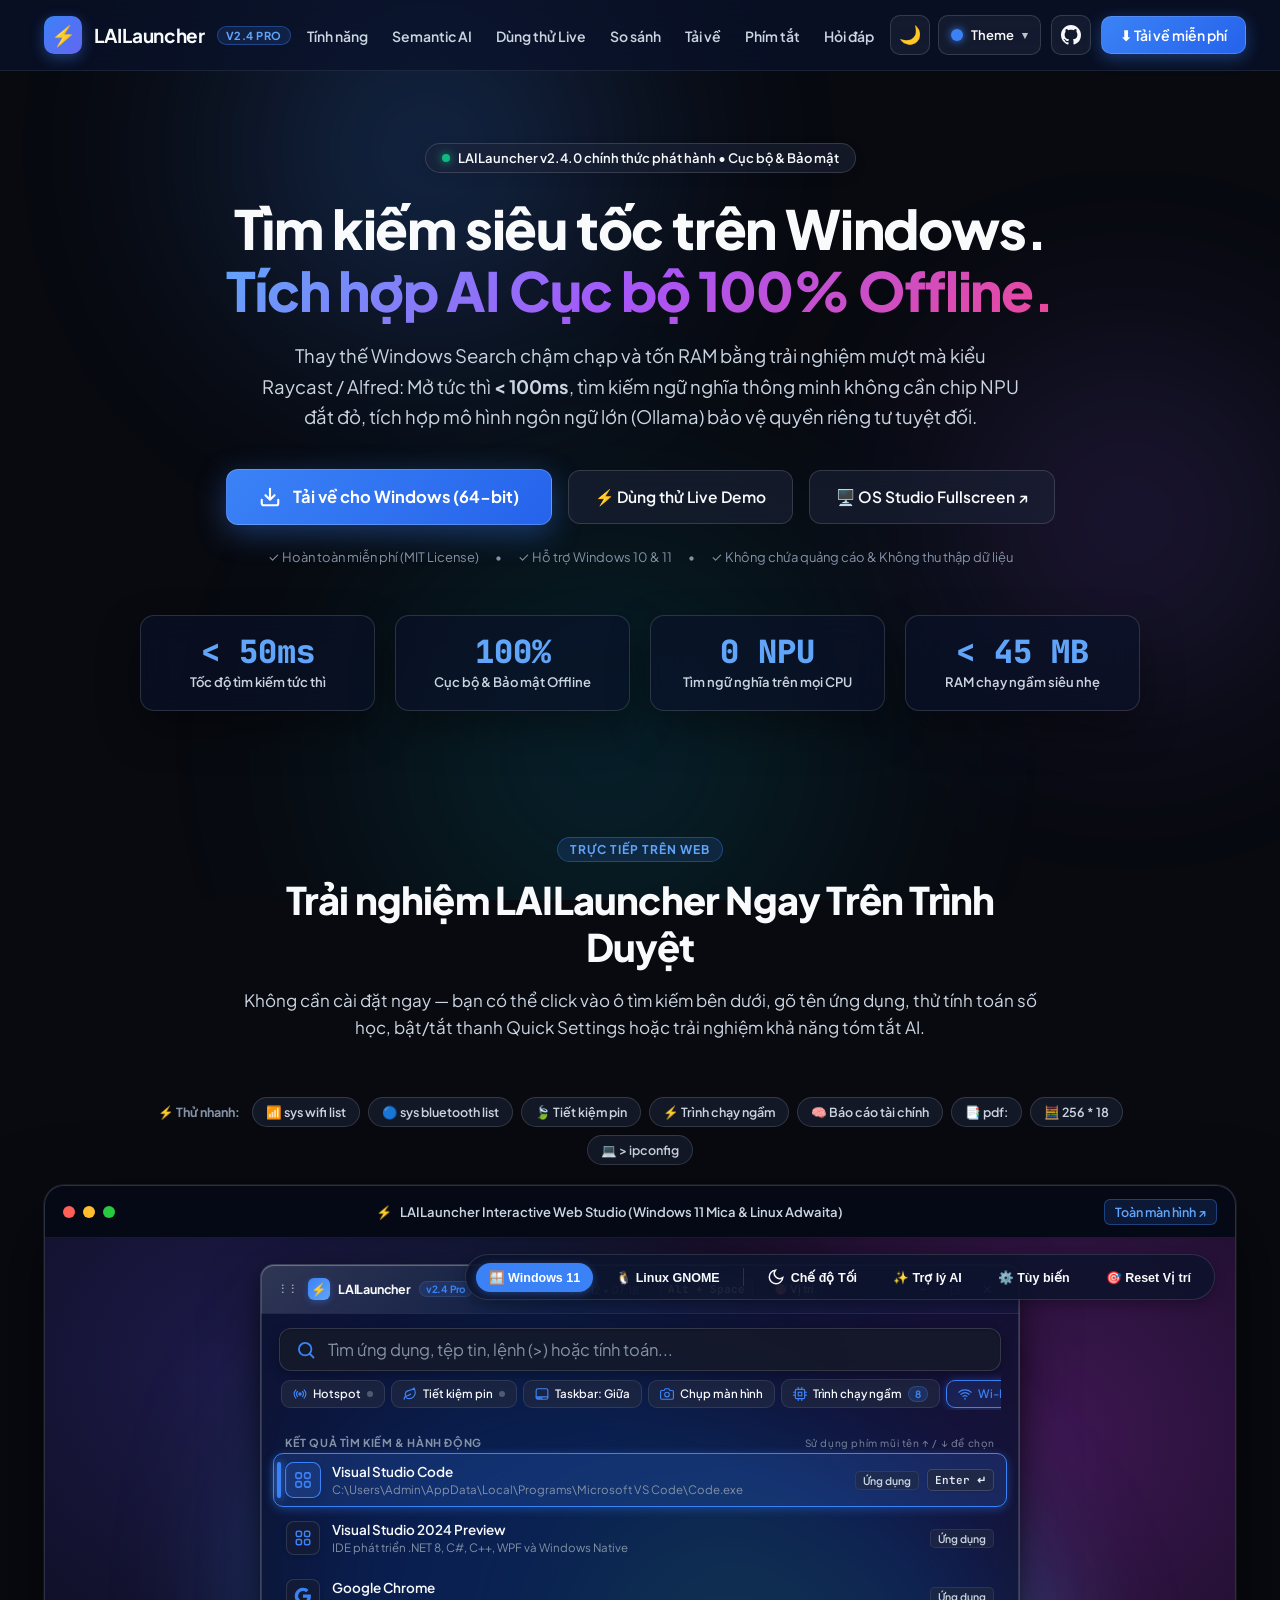
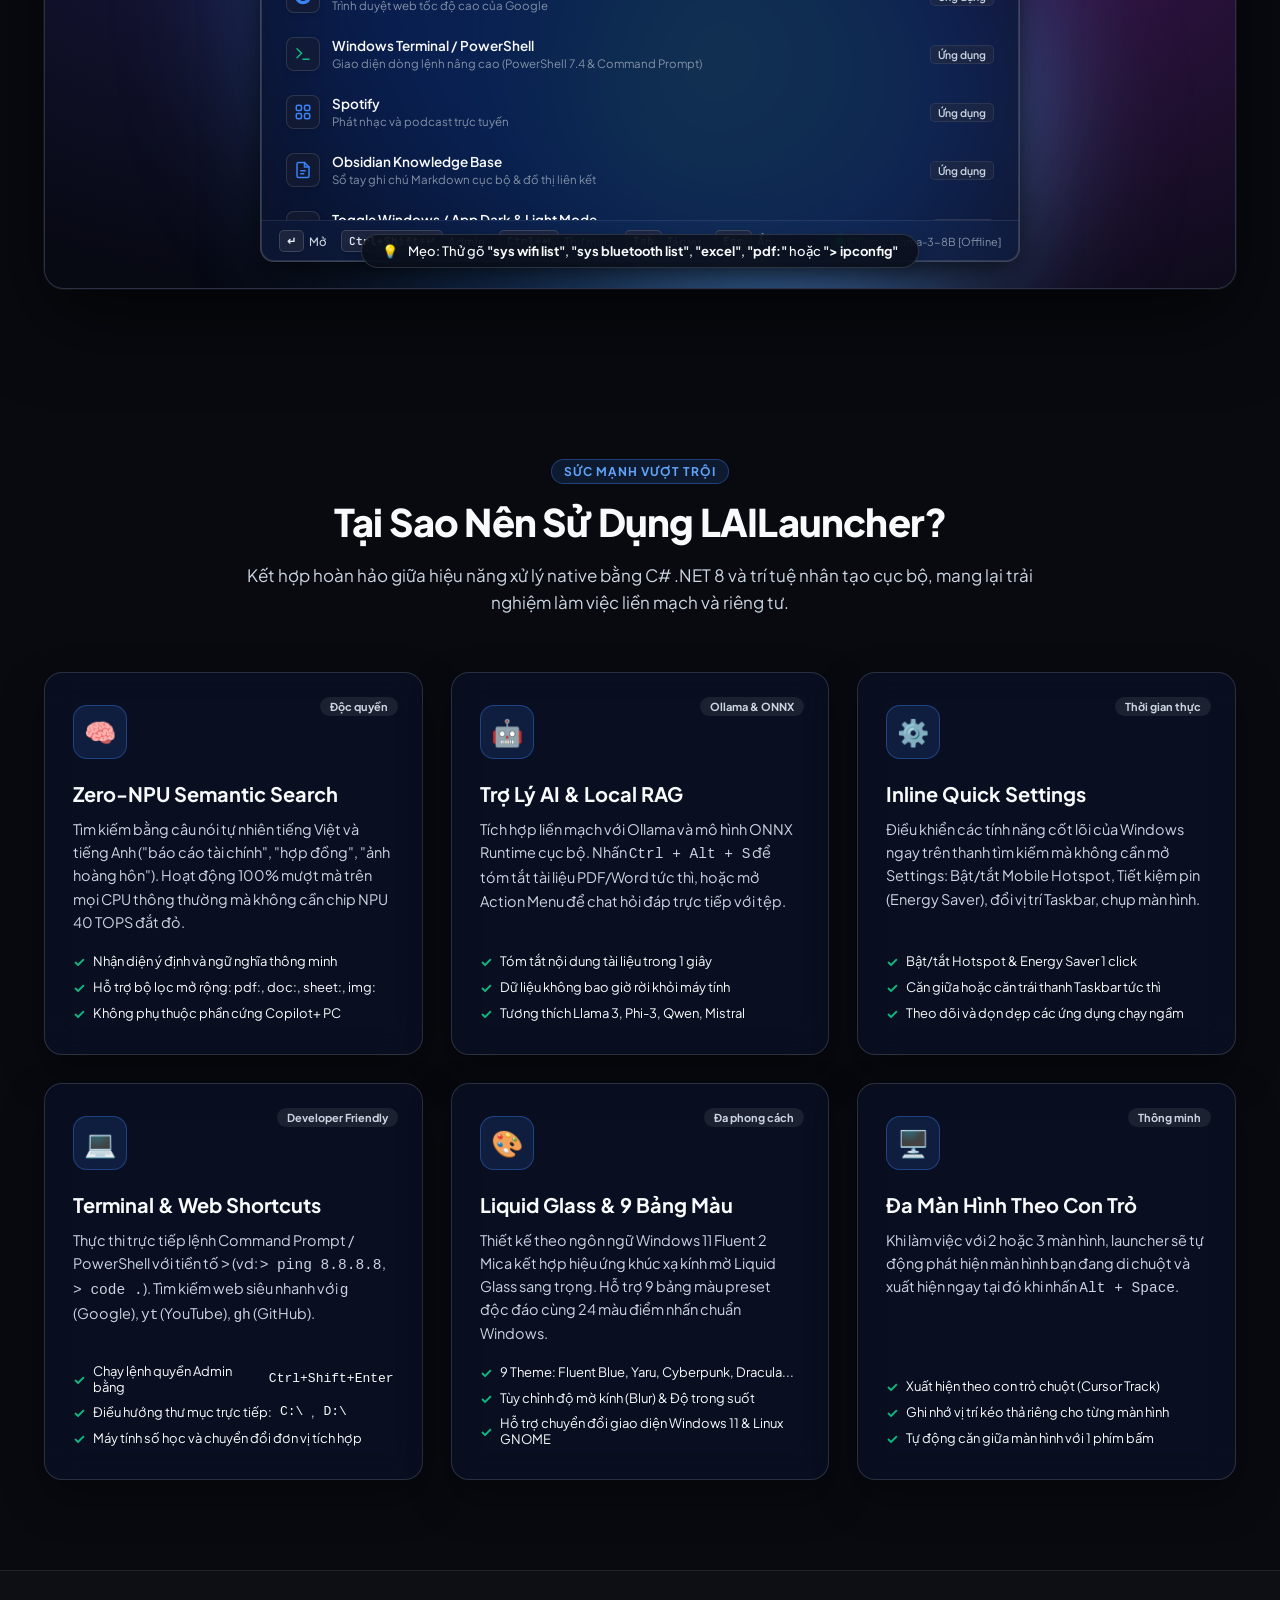
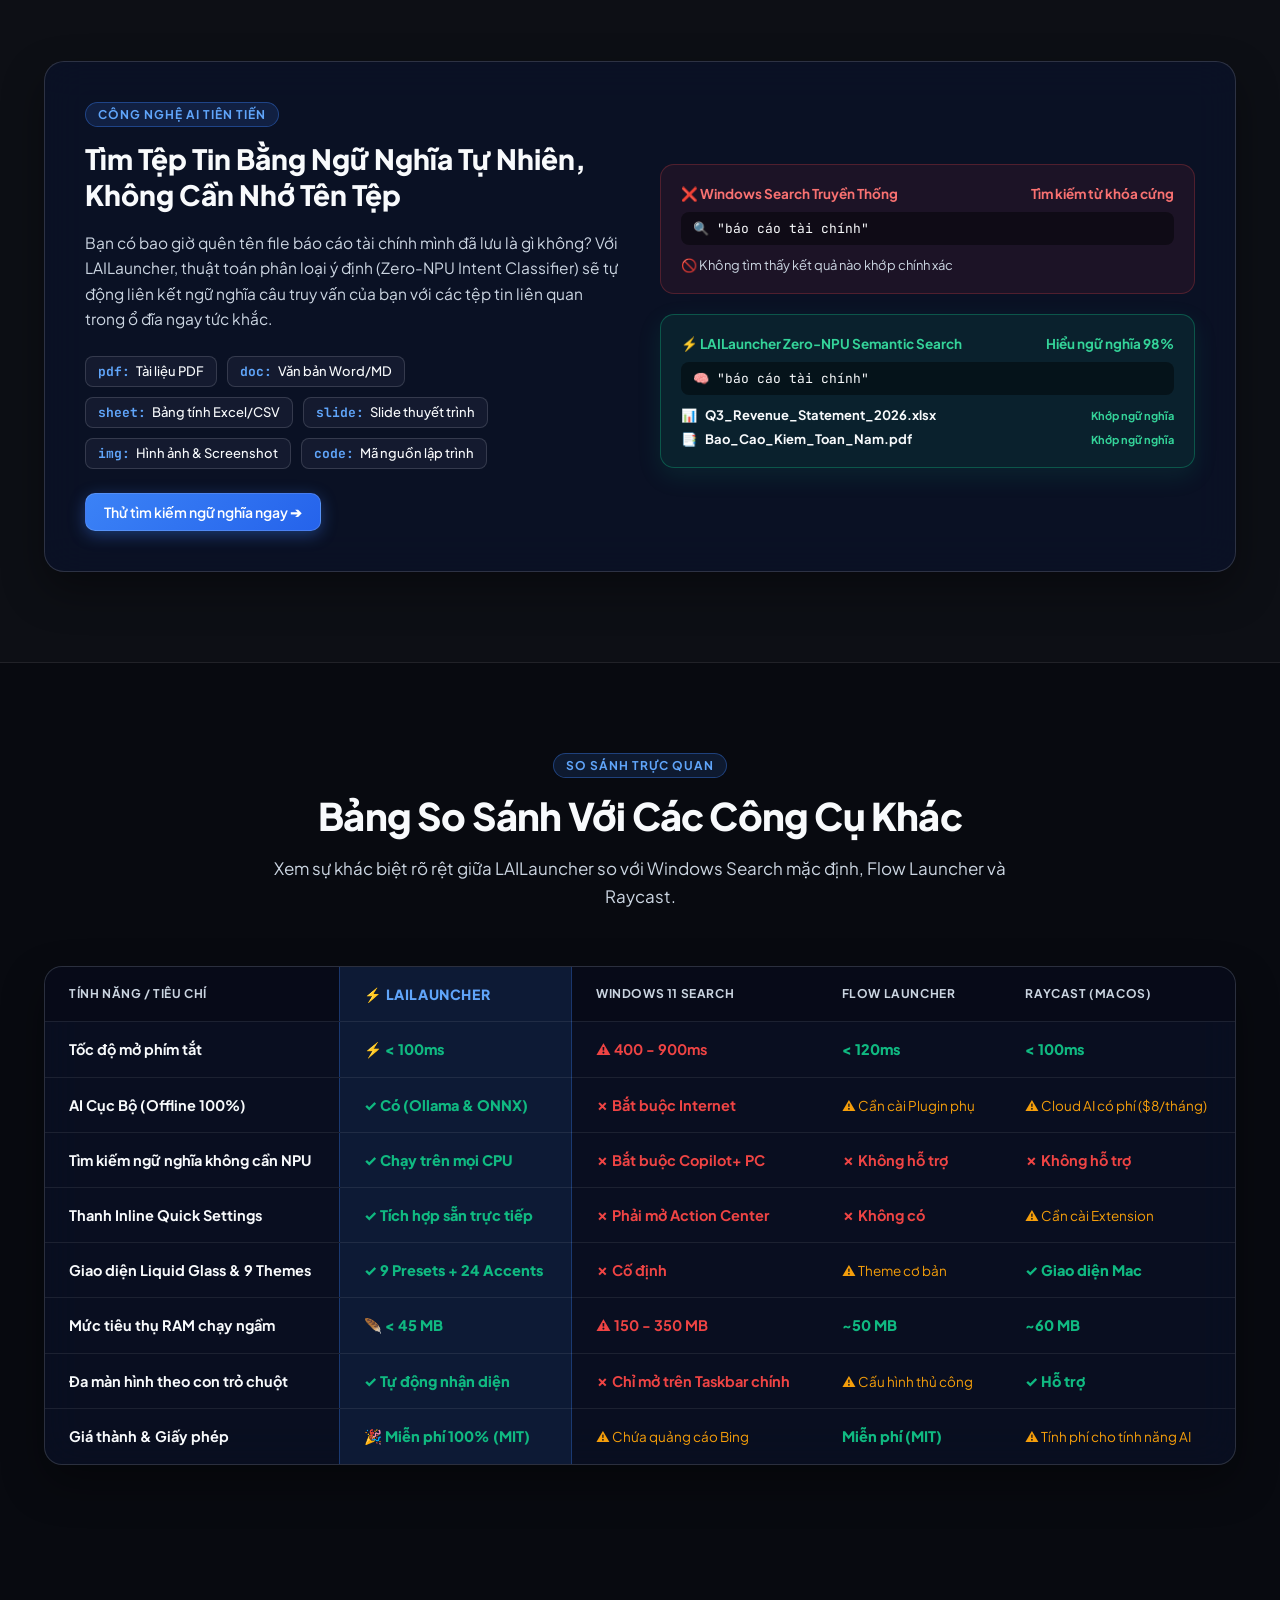
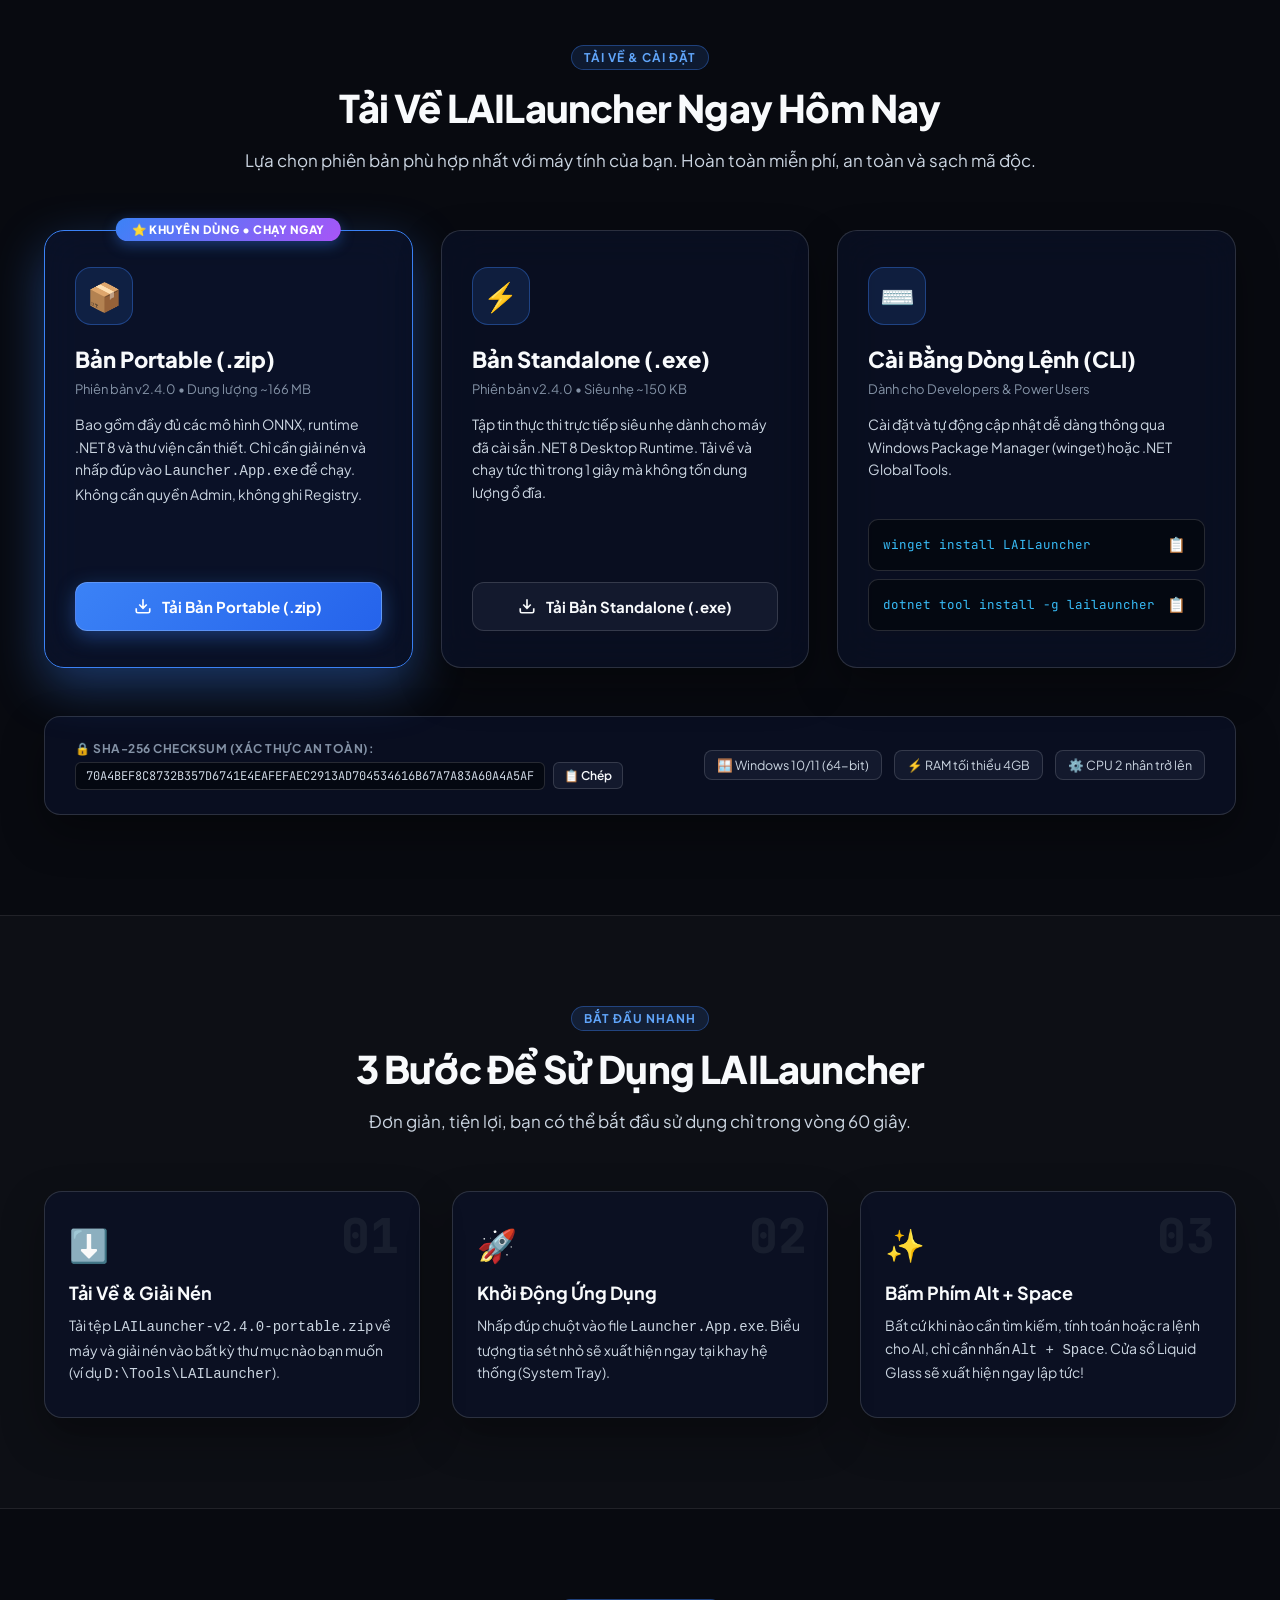
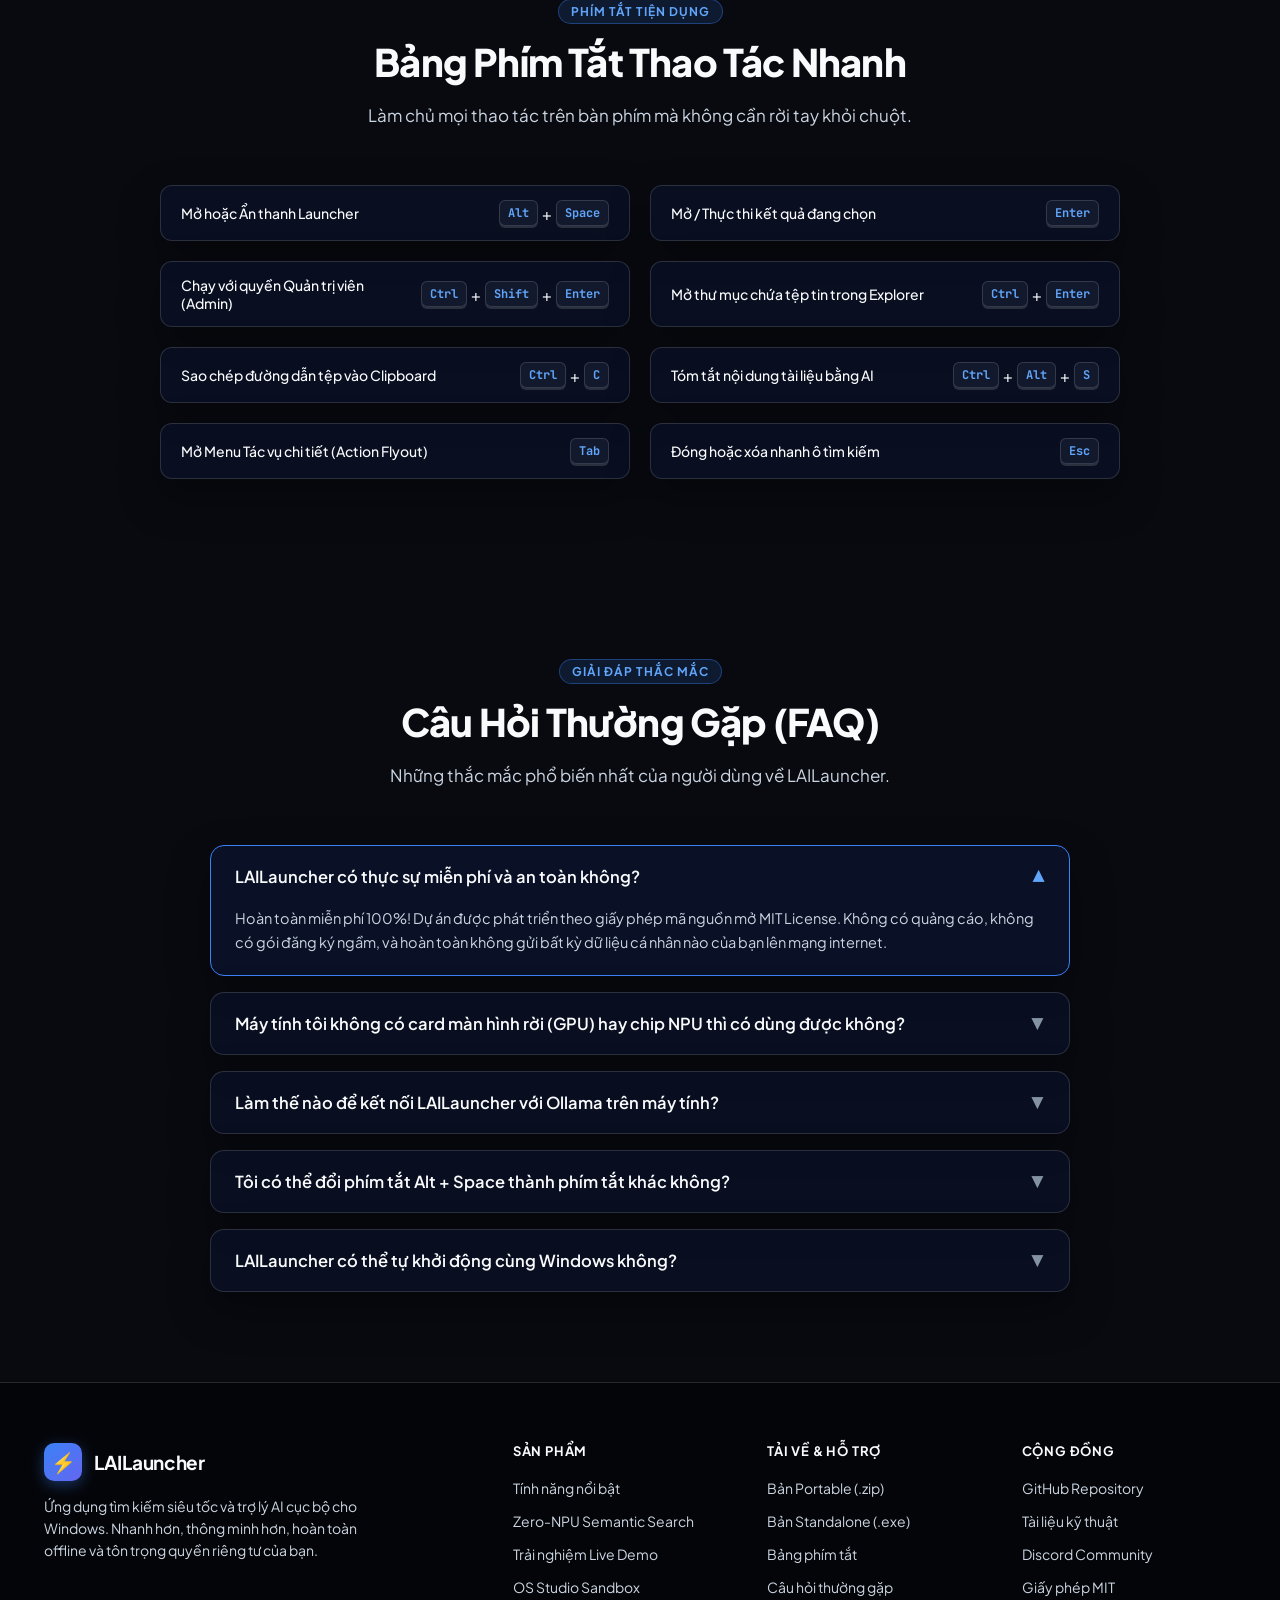
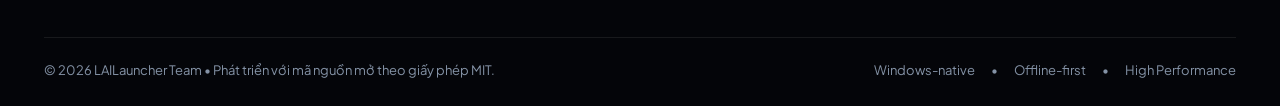
==== commit 342be546: "feat: release v2.4.0 with minimal UI, inline shell runner, and release workflow" ====
--- a/web/index.html
+++ b/web/index.html
@@ -1,452 +1,1682 @@
 <!DOCTYPE html>
-<html lang="vi" data-theme="win-fluent" data-mode="dark" data-os="windows">
+<html lang="vi" data-theme="win-fluent" data-mode="dark" data-os="windows" class="landing-page">
 <head>
   <meta charset="UTF-8" />
   <meta name="viewport" content="width=device-width, initial-scale=1.0" />
-  <title>LAILauncher — Liquid Glass OS Studio (Windows 11 & Linux GNOME)</title>
-  <meta name="description" content="Giao diện tìm kiếm LAILauncher phong cách Windows 11 Fluent Mica & Linux GNOME Adwaita. Hiệu ứng Liquid Glass mờ ảo, đa bảng màu sắc, hỗ trợ đầy đủ 2 chế độ Sáng và Tối." />
+  <title>LAILauncher — Tìm Kiếm Siêu Tốc & AI Cục Bộ 100% Offline Cho Windows</title>
+  <meta name="description" content="Local AI Launcher cho Windows: Khởi động tức thì <100ms, tìm kiếm ngữ nghĩa tiếng Việt không cần NPU Copilot+, tích hợp mô hình AI cục bộ Ollama bảo vệ quyền riêng tư 100%." />
+  
+  <!-- Fonts -->
   <link rel="preconnect" href="https://fonts.googleapis.com">
   <link rel="preconnect" href="https://fonts.gstatic.com" crossorigin>
   <link href="https://fonts.googleapis.com/css2?family=Plus+Jakarta+Sans:wght@300;400;500;600;700;800&family=Inter:wght@400;500;600;700&family=JetBrains+Mono:wght@400;500;600;700&display=swap" rel="stylesheet">
+  
+  <!-- CSS Stylesheets -->
   <link rel="stylesheet" href="./styles.css" />
+  <link rel="stylesheet" href="./landing.css" />
 </head>
-<body>
-  <!-- Ambient Desktop Viewport with Wallpaper & Glass Orbs -->
-  <div class="desktop-viewport wallpaper-aurora" id="desktop-viewport">
-    
-    <!-- Moving Aurora Light Refraction Behind Glass -->
-    <div class="ambient-aurora-mesh" aria-hidden="true">
-      <div class="aurora-orb orb-primary"></div>
-      <div class="aurora-orb orb-secondary"></div>
-      <div class="aurora-orb orb-tertiary"></div>
+<body class="landing-page">
+
+  <!-- Ambient Light Mesh Background -->
+  <div class="landing-ambient-bg" aria-hidden="true">
+    <div class="landing-glow-orb landing-glow-1"></div>
+    <div class="landing-glow-orb landing-glow-2"></div>
+    <div class="landing-glow-orb landing-glow-3"></div>
+  </div>
+
+  <!-- ==========================================================================
+       1. NAVIGATION HEADER (Sticky Fluent Glass)
+       ========================================================================== -->
+  <header class="landing-nav">
+    <div class="landing-container">
+      <a href="#" class="nav-brand">
+        <div class="nav-brand-logo">⚡</div>
+        <span>LAILauncher</span>
+        <span class="nav-brand-pill">v2.4 Pro</span>
+      </a>
+
+      <ul class="nav-links">
+        <li><a href="#features" class="nav-link">Tính năng</a></li>
+        <li><a href="#semantic" class="nav-link">Semantic AI</a></li>
+        <li><a href="#demo" class="nav-link">Dùng thử Live</a></li>
+        <li><a href="#comparison" class="nav-link">So sánh</a></li>
+        <li><a href="#download" class="nav-link">Tải về</a></li>
+        <li><a href="#shortcuts" class="nav-link">Phím tắt</a></li>
+        <li><a href="#faq" class="nav-link">Hỏi đáp</a></li>
+      </ul>
+
+      <div class="nav-actions">
+        <!-- Theme Mode Toggle & 9-Theme Picker -->
+        <div class="nav-theme-controls">
+          <button type="button" class="nav-btn-icon" id="nav-theme-toggle" title="Đổi giao diện Sáng / Tối (Ctrl + D)" aria-label="Đổi chế độ Sáng / Tối">
+            🌙
+          </button>
+          <div class="nav-theme-picker-wrap">
+            <button type="button" class="nav-btn-pill" id="nav-theme-picker-btn" title="Chọn bảng màu Theme (9 bộ màu)" aria-haspopup="true" aria-expanded="false">
+              <span class="nav-theme-dot" id="nav-theme-dot"></span>
+              <span>Theme</span>
+              <span class="nav-caret">▾</span>
+            </button>
+            <div class="nav-theme-dropdown" id="nav-theme-dropdown" role="menu" aria-label="Chọn giao diện màu"></div>
+          </div>
+        </div>
+
+        <!-- GitHub Link -->
+        <a href="https://github.com" target="_blank" rel="noopener noreferrer" class="nav-btn-icon" title="Xem mã nguồn trên GitHub">
+          <svg viewBox="0 0 24 24" width="20" height="20" fill="currentColor">
+            <path d="M12 0C5.37 0 0 5.37 0 12c0 5.31 3.435 9.795 8.205 11.385.6.105.825-.255.825-.57 0-.285-.015-1.23-.015-2.235-3.015.555-3.795-.735-4.035-1.41-.135-.345-.72-1.41-1.23-1.695-.42-.225-1.02-.78-.015-.795.945-.015 1.62.87 1.845 1.23 1.08 1.815 2.805 1.305 3.495.99.105-.78.42-1.305.765-1.605-2.67-.3-5.46-1.335-5.46-5.925 0-1.305.465-2.385 1.23-3.225-.12-.3-.54-1.53.12-3.18 0 0 1.005-.315 3.3 1.23.96-.27 1.98-.405 3-.405s2.04.135 3 .405c2.295-1.56 3.3-1.23 3.3-1.23.66 1.65.24 2.88.12 3.18.765.84 1.23 1.905 1.23 3.225 0 4.605-2.805 5.625-5.475 5.925.435.375.81 1.095.81 2.22 0 1.605-.015 2.895-.015 3.3 0 .315.225.69.825.57A12.02 12.02 0 0024 12c0-6.63-5.37-12-12-12z"/>
+          </svg>
+        </a>
+
+        <!-- Primary CTA to Download Section -->
+        <a href="#download" class="btn-primary-cta">
+          <span>⬇ Tải về miễn phí</span>
+        </a>
+
+        <!-- Mobile Nav Hamburger -->
+        <button class="nav-mobile-toggle" id="nav-mobile-toggle" aria-label="Menu">☰</button>
+      </div>
     </div>
-
-    <!-- Linux GNOME Top Bar (Visible in Linux Mode) -->
-    <header class="gnome-topbar" id="gnome-topbar">
-      <div class="gnome-pill gnome-activities">Activities</div>
-      <div class="gnome-pill" id="gnome-clock">Th 2, 13 Th10 11:15</div>
-      <div class="gnome-quick-icons">
-        <span class="gnome-icon" title="Mạng Wi-Fi">📶</span>
-        <span class="gnome-icon" title="Âm lượng">🔊</span>
-        <span class="gnome-icon" title="Pin 100%">🔋</span>
-        <span class="gnome-pill" id="gnome-power-btn">⏻</span>
-      </div>
-    </header>
-
-    <!-- Top Universal Desktop Dock Controls -->
-    <nav class="desktop-dock" aria-label="Quick System Switcher">
-      <button class="dock-btn dock-os-btn active" data-os="windows" title="Chuyển sang giao diện Windows 11 Fluent">
-        <span>🪟 Windows 11</span>
-      </button>
-      <button class="dock-btn dock-os-btn" data-os="linux" title="Chuyển sang giao diện Linux GNOME Adwaita">
-        <span>🐧 Linux GNOME</span>
-      </button>
+  </header>
+
+  <!-- ==========================================================================
+       2. HERO SECTION
+       ========================================================================== -->
+  <section class="landing-hero">
+    <div class="landing-container">
+      <!-- Announcement Pill -->
+      <div class="hero-pill-badge">
+        <span class="pulse-dot"></span>
+        <span>LAILauncher v2.4.0 chính thức phát hành • Cục bộ & Bảo mật</span>
+      </div>
+
+      <!-- Main Headline -->
+      <h1 class="hero-headline">
+        Tìm kiếm siêu tốc trên Windows.<br />
+        <span class="gradient-text">Tích hợp AI Cục bộ 100% Offline.</span>
+      </h1>
+
+      <!-- Subtitle Description -->
+      <p class="hero-description">
+        Thay thế Windows Search chậm chạp và tốn RAM bằng trải nghiệm mượt mà kiểu Raycast / Alfred:
+        Mở tức thì <strong>&lt; 100ms</strong>, tìm kiếm ngữ nghĩa thông minh không cần chip NPU đắt đỏ,
+        tích hợp mô hình ngôn ngữ lớn (Ollama) bảo vệ quyền riêng tư tuyệt đối.
+      </p>
+
+      <!-- Primary Action Buttons -->
+      <div class="hero-cta-group">
+        <a href="./downloads/LAILauncher-v2.4.0-portable.zip" download class="btn-hero-primary">
+          <svg viewBox="0 0 24 24" width="22" height="22" fill="none" stroke="currentColor" stroke-width="2.3" stroke-linecap="round" stroke-linejoin="round">
+            <path d="M21 15v4a2 2 0 01-2 2H5a2 2 0 01-2-2v-4M7 10l5 5 5-5M12 15V3"/>
+          </svg>
+          <span>Tải về cho Windows (64-bit)</span>
+        </a>
+
+        <a href="#demo" class="btn-hero-secondary">
+          <span>⚡ Dùng thử Live Demo</span>
+        </a>
+
+        <a href="./studio.html" class="btn-hero-secondary" title="Mở phòng trải nghiệm OS Studio toàn màn hình">
+          <span>🖥️ OS Studio Fullscreen ↗</span>
+        </a>
+      </div>
+
+      <!-- Subtext / Trust signals -->
+      <div class="hero-subtext">
+        <span>✓ Hoàn toàn miễn phí (MIT License)</span>
+        <span>•</span>
+        <span>✓ Hỗ trợ Windows 10 &amp; 11</span>
+        <span>•</span>
+        <span>✓ Không chứa quảng cáo &amp; Không thu thập dữ liệu</span>
+      </div>
+
+      <!-- Key Metrics Strip -->
+      <div class="hero-metrics-strip">
+        <div class="metric-card">
+          <div class="metric-val">&lt; 50ms</div>
+          <div class="metric-label">Tốc độ tìm kiếm tức thì</div>
+        </div>
+        <div class="metric-card">
+          <div class="metric-val">100%</div>
+          <div class="metric-label">Cục bộ &amp; Bảo mật Offline</div>
+        </div>
+        <div class="metric-card">
+          <div class="metric-val">0 NPU</div>
+          <div class="metric-label">Tìm ngữ nghĩa trên mọi CPU</div>
+        </div>
+        <div class="metric-card">
+          <div class="metric-val">&lt; 45 MB</div>
+          <div class="metric-label">RAM chạy ngầm siêu nhẹ</div>
+        </div>
+      </div>
+    </div>
+  </section>
+
+  <!-- ==========================================================================
+       3. INTERACTIVE LIVE DEMO SHOWCASE SECTION
+       ========================================================================== -->
+  <section class="section-demo" id="demo">
+    <div class="landing-container">
+      <div class="section-header">
+        <span class="section-tag">Trực tiếp trên Web</span>
+        <h2 class="section-title">Trải nghiệm LAILauncher Ngay Trên Trình Duyệt</h2>
+        <p class="section-subtitle">
+          Không cần cài đặt ngay — bạn có thể click vào ô tìm kiếm bên dưới, gõ tên ứng dụng, thử tính toán số học,
+          bật/tắt thanh Quick Settings hoặc trải nghiệm khả năng tóm tắt AI.
+        </p>
+      </div>
+
+      <!-- Quick Try Interactive Prompt Chips -->
+      <div class="demo-quick-prompts" aria-label="Lệnh dùng thử nhanh">
+        <span class="demo-prompts-label">⚡ Thử nhanh:</span>
+        <button type="button" class="demo-prompt-chip" data-query="sys wifi list">📶 sys wifi list</button>
+        <button type="button" class="demo-prompt-chip" data-query="sys bluetooth list">🔵 sys bluetooth list</button>
+        <button type="button" class="demo-prompt-chip" data-query="tiet kiem pin">🍃 Tiết kiệm pin</button>
+        <button type="button" class="demo-prompt-chip" data-query="trinh chay ngam">⚡ Trình chạy ngầm</button>
+        <button type="button" class="demo-prompt-chip" data-query="báo cáo tài chính">🧠 Báo cáo tài chính</button>
+        <button type="button" class="demo-prompt-chip" data-query="pdf:">📑 pdf:</button>
+        <button type="button" class="demo-prompt-chip" data-query="256 * 18">🧮 256 * 18</button>
+        <button type="button" class="demo-prompt-chip" data-query="> ipconfig /all">💻 &gt; ipconfig</button>
+      </div>
+
+      <!-- Embedded Mockup Frame -->
+      <div class="demo-frame-container" id="demo-viewport-wrapper">
+        <div class="demo-frame-header">
+          <div class="demo-frame-dots">
+            <span class="demo-dot red"></span>
+            <span class="demo-dot yellow"></span>
+            <span class="demo-dot green"></span>
+          </div>
+          <div class="demo-frame-title">
+            <span>⚡</span>
+            <span>LAILauncher Interactive Web Studio (Windows 11 Mica &amp; Linux Adwaita)</span>
+          </div>
+          <div class="demo-frame-actions">
+            <a href="./studio.html" target="_blank" class="demo-link-studio" title="Mở trong tab mới toàn màn hình">
+              Toàn màn hình ↗
+            </a>
+          </div>
+        </div>
+
+        <!-- Re-use the existing Full Interactive Desktop Viewport -->
+        <div class="desktop-viewport wallpaper-aurora" id="desktop-viewport">
+          
+          <!-- Moving Aurora Light Refraction Behind Glass -->
+          <div class="ambient-aurora-mesh" aria-hidden="true">
+            <div class="aurora-orb orb-primary"></div>
+            <div class="aurora-orb orb-secondary"></div>
+            <div class="aurora-orb orb-tertiary"></div>
+          </div>
+
+          <!-- Linux GNOME Top Bar (Visible in Linux Mode) -->
+          <header class="gnome-topbar" id="gnome-topbar">
+            <div class="gnome-pill gnome-activities">Activities</div>
+            <div class="gnome-pill" id="gnome-clock">Th 2, 13 Th10 11:15</div>
+            <div class="gnome-quick-icons">
+              <span class="gnome-icon" title="Mạng Wi-Fi">📶</span>
+              <span class="gnome-icon" title="Âm lượng">🔊</span>
+              <span class="gnome-icon" title="Pin 100%">🔋</span>
+              <span class="gnome-pill" id="gnome-power-btn">⏻</span>
+            </div>
+          </header>
+
+          <!-- Top Universal Desktop Dock Controls -->
+          <nav class="desktop-dock" aria-label="Quick System Switcher">
+            <button class="dock-btn dock-os-btn active" data-os="windows" title="Chuyển sang giao diện Windows 11 Fluent">
+              <span>🪟 Windows 11</span>
+            </button>
+            <button class="dock-btn dock-os-btn" data-os="linux" title="Chuyển sang giao diện Linux GNOME Adwaita">
+              <span>🐧 Linux GNOME</span>
+            </button>
+            
+            <div class="dock-divider"></div>
+
+            <button class="dock-btn" id="dock-btn-mode" title="Phím tắt: Ctrl + D">
+              <span>Tối</span>
+            </button>
+
+            <button class="dock-btn" id="dock-btn-ai" title="Mở hộp thoại trợ lý AI">
+              <span>✨ Trợ lý AI</span>
+            </button>
+
+            <button class="dock-btn" id="dock-btn-settings" title="Cài đặt Theme & Hiệu ứng kính">
+              <span>⚙️ Tùy biến</span>
+            </button>
+
+            <button class="dock-btn" id="dock-btn-reset-pos" title="Đưa cửa sổ về vị trí trung tâm">
+              <span>🎯 Reset Vị trí</span>
+            </button>
+          </nav>
+
+          <!-- Center Launcher Workspace -->
+          <main class="launcher-workspace">
+            
+            <!-- Liquid Glass Launcher Container -->
+            <div class="launcher-shell" id="launcher-shell" role="dialog" aria-modal="true" aria-label="LAILauncher Search Window">
+              
+              <!-- Window Titlebar / Header -->
+              <div class="window-titlebar" id="window-titlebar" title="Kéo giữ để di chuyển vị trí cửa sổ">
+                
+                <!-- Linux GNOME Window Controls (Left) -->
+                <div class="titlebar-linux-controls" aria-label="Linux Window Controls">
+                  <button class="traffic-dot dot-close" id="btn-linux-close" title="Đóng cửa sổ"></button>
+                  <button class="traffic-dot dot-minimize" id="btn-linux-minimize" title="Thu nhỏ"></button>
+                  <button class="traffic-dot dot-maximize" id="btn-linux-maximize" title="Phóng to"></button>
+                </div>
+
+                <!-- Titlebar Center Brand & Quick Info -->
+                <div class="titlebar-brand" title="Kéo giữ để di chuyển cửa sổ LAILauncher">
+                  <span class="grip-indicator" aria-hidden="true">⋮⋮</span>
+                  <div class="brand-icon">⚡</div>
+                  <span>LAILauncher</span>
+                  <span class="brand-version">v2.4 Pro</span>
+                </div>
+
+                <!-- Titlebar Meta (Clock & Hotkey Badge & Reset Position) -->
+                <div class="titlebar-meta">
+                  <div class="meta-chip" id="clock-display" title="Ngày giờ hệ thống">13/10 • 11:15</div>
+                  <div class="meta-chip hotkey-badge" title="Phím tắt gọi Launcher">Alt + Space</div>
+                  <button class="meta-chip meta-btn" id="titlebar-reset-pos-btn" title="Đưa cửa sổ về vị trí trung tâm">🎯 Vị trí</button>
+                </div>
+
+                <!-- Windows 11 Window Caption Controls (Right) -->
+                <div class="titlebar-windows-controls" aria-label="Windows Window Controls">
+                  <button class="win-caption-btn" id="btn-win-minimize" title="Thu nhỏ">−</button>
+                  <button class="win-caption-btn" id="btn-win-maximize" title="Phóng to">□</button>
+                  <button class="win-caption-btn btn-close" id="btn-win-close" title="Đóng">✕</button>
+                </div>
+
+              </div>
+
+              <!-- Search Bar Container with Horizontal Quick Settings Strip -->
+              <div class="search-container">
+                <div class="search-box-wrap">
+                  <!-- Dynamic Prefix Chip (Terminal, Web, AI, Calc, Sys) -->
+                  <div class="search-prefix-badge" id="search-prefix-badge"></div>
+
+                  <div class="search-icon-box" id="search-icon-box">
+                    <svg viewBox="0 0 24 24" width="20" height="20" fill="none" stroke="currentColor" stroke-width="2.2" stroke-linecap="round" stroke-linejoin="round"><circle cx="11" cy="11" r="7.5"/><path d="M21 21l-4.5-4.5"/></svg>
+                  </div>
+
+                  <input 
+                    type="text" 
+                    class="search-input" 
+                    id="search-input" 
+                    placeholder="Tìm ứng dụng, tệp tin, lệnh (>) hoặc tính toán..." 
+                    autocomplete="off" 
+                    spellcheck="false" 
+                  />
+
+                  <div class="search-actions-right">
+                    <button class="search-clear-btn" id="search-clear-btn" title="Xóa nội dung (Esc)">✕</button>
+                  </div>
+                </div>
+
+                <!-- Horizontal Quick Settings / Inline Controls Strip -->
+                <div class="quick-settings-strip" id="quick-settings-strip" role="toolbar" aria-label="Cài đặt hệ thống ngang">
+                  <!-- Mobile Hotspot Toggle -->
+                  <button type="button" class="quick-pill-btn" id="pill-hotspot" data-action="toggle-hotspot" title="Bật / Tắt Mobile Hotspot trực tiếp">
+                    <span class="pill-icon" id="pill-icon-hotspot"></span>
+                    <span class="pill-text">Hotspot</span>
+                    <span class="pill-dot" id="dot-hotspot"></span>
+                  </button>
+
+                  <!-- Energy Saver / Tiết kiệm pin Toggle -->
+                  <button type="button" class="quick-pill-btn" id="pill-energy" data-action="toggle-energy" title="Bật / Tắt Tiết kiệm pin trực tiếp">
+                    <span class="pill-icon" id="pill-icon-energy"></span>
+                    <span class="pill-text" id="pill-text-energy">Tiết kiệm pin</span>
+                    <span class="pill-dot" id="dot-energy"></span>
+                  </button>
+
+                  <!-- Taskbar Alignment Toggle -->
+                  <button type="button" class="quick-pill-btn" id="pill-taskbar" data-action="toggle-taskbar" title="Đổi vị trí thanh Taskbar (Căn Giữa ↔ Căn Trái)">
+                    <span class="pill-icon" id="pill-icon-taskbar"></span>
+                    <span class="pill-text" id="pill-text-taskbar">Taskbar: Giữa</span>
+                  </button>
+
+                  <!-- Screenshot Button -->
+                  <button type="button" class="quick-pill-btn" id="pill-screenshot" data-action="take-screenshot" title="Chụp ảnh màn hình">
+                    <span class="pill-icon" id="pill-icon-screenshot"></span>
+                    <span class="pill-text">Chụp màn hình</span>
+                  </button>
+
+                  <!-- Background Processes Button -->
+                  <button type="button" class="quick-pill-btn" id="pill-processes" data-action="view-processes" title="Xem các trình chạy ngầm và tắt">
+                    <span class="pill-icon" id="pill-icon-processes"></span>
+                    <span class="pill-text">Trình chạy ngầm</span>
+                    <span class="pill-count-chip" id="pill-proc-count">8</span>
+                  </button>
+
+                  <!-- Wi-Fi Networks Toggle & List -->
+                  <button type="button" class="quick-pill-btn active" id="pill-wifi" data-action="toggle-wifi" title="Nhấn trái: Bật / Tắt Wi-Fi | Nhấn phải: Mở danh sách Wi-Fi (sys wifi list)">
+                    <span class="pill-icon" id="pill-icon-wifi"></span>
+                    <span class="pill-text" id="pill-text-wifi">Wi-Fi: Bật</span>
+                    <span class="pill-dot" id="dot-wifi"></span>
+                  </button>
+
+                  <!-- Bluetooth Toggle & List -->
+                  <button type="button" class="quick-pill-btn active" id="pill-bluetooth" data-action="toggle-bluetooth" title="Nhấn trái: Bật / Tắt Bluetooth | Nhấn phải: Mở danh sách Bluetooth (sys bluetooth list)">
+                    <span class="pill-icon" id="pill-icon-bluetooth"></span>
+                    <span class="pill-text" id="pill-text-bluetooth">Bluetooth: Bật</span>
+                    <span class="pill-dot" id="dot-bluetooth"></span>
+                  </button>
+                </div>
+              </div>
+
+              <!-- Search Results List Viewport -->
+              <div class="results-viewport" id="results-viewport">
+                <div class="results-section-header">
+                  <span>Kết quả tìm kiếm &amp; Hành động</span>
+                  <span style="font-size: 10px; font-weight: 500; text-transform: none; opacity: 0.8;">Sử dụng phím mũi tên ↑ / ↓ để chọn</span>
+                </div>
+
+                <ul class="results-list" id="results-list" role="listbox">
+                  <!-- Dynamic items rendered by app.js -->
+                </ul>
+
+                <!-- Empty State -->
+                <div class="results-empty-state" id="results-empty-state">
+                  <div class="empty-icon">🔍</div>
+                  <div style="font-size: 14.5px; font-weight: 600;">Không tìm thấy kết quả phù hợp</div>
+                  <div style="font-size: 12.5px; margin-top: 4px; opacity: 0.8;">Thử gõ `g &lt;nội dung&gt;` để tìm trên Google hoặc `&gt; &lt;lệnh&gt;` để chạy terminal.</div>
+                </div>
+              </div>
+
+              <!-- Launcher Bottom Hint & Status Bar -->
+              <footer class="launcher-footer">
+                <div class="footer-left">
+                  <div class="footer-hint-group">
+                    <span class="hotkey-badge">↵</span>
+                    <span class="footer-hint-label">Mở</span>
+                  </div>
+                  <div class="footer-hint-group">
+                    <span class="hotkey-badge">Ctrl+Shift+↵</span>
+                    <span class="footer-hint-label">Admin</span>
+                  </div>
+                  <div class="footer-hint-group">
+                    <span class="hotkey-badge">Ctrl+↵</span>
+                    <span class="footer-hint-label">Thư mục</span>
+                  </div>
+                  <div class="footer-hint-group">
+                    <span class="hotkey-badge">Tab</span>
+                    <span class="footer-hint-label">Tác vụ</span>
+                  </div>
+                  <div class="footer-hint-group">
+                    <span class="hotkey-badge">Esc</span>
+                    <span class="footer-hint-label">Ẩn</span>
+                  </div>
+                </div>
+
+                <div class="footer-right">
+                  <div class="status-badge" title="Mô hình AI cục bộ đang hoạt động">
+                    <span class="status-dot"></span>
+                    <span>Ollama: Llama-3-8B [Offline]</span>
+                  </div>
+                </div>
+              </footer>
+
+            </div>
+
+          </main>
+
+          <!-- Context / Tab Action Flyout Menu -->
+          <div class="action-flyout-menu" id="action-flyout-menu" role="menu">
+            <div class="flyout-header" id="flyout-target-title">Tùy chọn tác vụ</div>
+            <div class="flyout-item" id="flyout-action-run">
+              <div class="flyout-item-left">⚡ Thực thi mặc định</div>
+              <span class="hotkey-badge">Enter</span>
+            </div>
+            <div class="flyout-item" id="flyout-action-admin">
+              <div class="flyout-item-left">🛡️ Chạy với quyền Administrator</div>
+              <span class="hotkey-badge">Ctrl+Shift+↵</span>
+            </div>
+            <div class="flyout-item" id="flyout-action-folder">
+              <div class="flyout-item-left">📁 Mở thư mục chứa (Explorer)</div>
+              <span class="hotkey-badge">Ctrl+↵</span>
+            </div>
+            <div class="flyout-item" id="flyout-action-copy">
+              <div class="flyout-item-left">📋 Sao chép đường dẫn</div>
+              <span class="hotkey-badge">Ctrl+C</span>
+            </div>
+            <div class="flyout-item" id="flyout-action-summarize">
+              <div class="flyout-item-left">🤖 Tóm tắt tài liệu với AI (Ollama)</div>
+              <span class="hotkey-badge">Ctrl+Alt+S</span>
+            </div>
+            <div class="flyout-item" id="flyout-action-ai">
+              <div class="flyout-item-left">✨ Hỏi AI giải thích chi tiết</div>
+              <span class="hotkey-badge">Tab</span>
+            </div>
+          </div>
+
+          <!-- Local AI Streaming Window / Drawer -->
+          <aside class="ai-stream-drawer" id="ai-stream-drawer" aria-label="Local AI Streaming Window">
+            <div class="ai-drawer-header">
+              <div class="ai-model-badge">
+                <span>✨</span>
+                <span>Ollama llama-3-8b-instruct [Local ONNX]</span>
+              </div>
+              <button class="win-caption-btn" id="ai-stream-close" title="Đóng">✕</button>
+            </div>
+
+            <div class="ai-stream-content" id="ai-stream-text"></div>
+
+            <div class="ai-stream-meta">
+              <span id="ai-stream-latency">Tốc độ: 52 tokens/s • Latency: 18ms</span>
+              <span style="font-weight: 600; color: var(--accent-base);">Offline 100%</span>
+            </div>
+          </aside>
+
+          <!-- Floating Interactive Tip -->
+          <div class="demo-interactive-hint">
+            <span>💡</span>
+            <span>Mẹo: Thử gõ <strong>"sys wifi list"</strong>, <strong>"sys bluetooth list"</strong>, <strong>"excel"</strong>, <strong>"pdf:"</strong> hoặc <strong>"&gt; ipconfig"</strong></span>
+          </div>
+
+        </div>
+
+      </div>
+    </div>
+  </section>
+
+  <!-- ==========================================================================
+       4. KEY FEATURES SECTION
+       ========================================================================== -->
+  <section class="landing-section" id="features">
+    <div class="landing-container">
+      <div class="section-header">
+        <span class="section-tag">Sức Mạnh Vượt Trội</span>
+        <h2 class="section-title">Tại Sao Nên Sử Dụng LAILauncher?</h2>
+        <p class="section-subtitle">
+          Kết hợp hoàn hảo giữa hiệu năng xử lý native bằng C# .NET 8 và trí tuệ nhân tạo cục bộ,
+          mang lại trải nghiệm làm việc liền mạch và riêng tư.
+        </p>
+      </div>
+
+      <div class="features-grid">
+        <!-- Feature 1: Semantic Search Zero NPU -->
+        <div class="feature-card">
+          <div class="feature-icon-box">🧠</div>
+          <span class="feature-pill">Độc quyền</span>
+          <h3 class="feature-title">Zero-NPU Semantic Search</h3>
+          <p class="feature-desc">
+            Tìm kiếm bằng câu nói tự nhiên tiếng Việt và tiếng Anh ("báo cáo tài chính", "hợp đồng", "ảnh hoàng hôn").
+            Hoạt động 100% mượt mà trên mọi CPU thông thường mà không cần chip NPU 40 TOPS đắt đỏ.
+          </p>
+          <ul class="feature-perk-list">
+            <li class="feature-perk-item"><span class="perk-check">✓</span> Nhận diện ý định và ngữ nghĩa thông minh</li>
+            <li class="feature-perk-item"><span class="perk-check">✓</span> Hỗ trợ bộ lọc mở rộng: pdf:, doc:, sheet:, img:</li>
+            <li class="feature-perk-item"><span class="perk-check">✓</span> Không phụ thuộc phần cứng Copilot+ PC</li>
+          </ul>
+        </div>
+
+        <!-- Feature 2: Local AI & RAG -->
+        <div class="feature-card">
+          <div class="feature-icon-box">🤖</div>
+          <span class="feature-pill">Ollama &amp; ONNX</span>
+          <h3 class="feature-title">Trợ Lý AI &amp; Local RAG</h3>
+          <p class="feature-desc">
+            Tích hợp liền mạch với Ollama và mô hình ONNX Runtime cục bộ.
+            Nhấn <kbd>Ctrl + Alt + S</kbd> để tóm tắt tài liệu PDF/Word tức thì, hoặc mở Action Menu để chat hỏi đáp trực tiếp với tệp.
+          </p>
+          <ul class="feature-perk-list">
+            <li class="feature-perk-item"><span class="perk-check">✓</span> Tóm tắt nội dung tài liệu trong 1 giây</li>
+            <li class="feature-perk-item"><span class="perk-check">✓</span> Dữ liệu không bao giờ rời khỏi máy tính</li>
+            <li class="feature-perk-item"><span class="perk-check">✓</span> Tương thích Llama 3, Phi-3, Qwen, Mistral</li>
+          </ul>
+        </div>
+
+        <!-- Feature 3: Inline Quick Settings Strip -->
+        <div class="feature-card">
+          <div class="feature-icon-box">⚙️</div>
+          <span class="feature-pill">Thời gian thực</span>
+          <h3 class="feature-title">Inline Quick Settings</h3>
+          <p class="feature-desc">
+            Điều khiển các tính năng cốt lõi của Windows ngay trên thanh tìm kiếm mà không cần mở Settings:
+            Bật/tắt Mobile Hotspot, Tiết kiệm pin (Energy Saver), đổi vị trí Taskbar, chụp màn hình.
+          </p>
+          <ul class="feature-perk-list">
+            <li class="feature-perk-item"><span class="perk-check">✓</span> Bật/tắt Hotspot &amp; Energy Saver 1 click</li>
+            <li class="feature-perk-item"><span class="perk-check">✓</span> Căn giữa hoặc căn trái thanh Taskbar tức thì</li>
+            <li class="feature-perk-item"><span class="perk-check">✓</span> Theo dõi và dọn dẹp các ứng dụng chạy ngầm</li>
+          </ul>
+        </div>
+
+        <!-- Feature 4: Terminal Direct & Web Shortcuts -->
+        <div class="feature-card">
+          <div class="feature-icon-box">💻</div>
+          <span class="feature-pill">Developer Friendly</span>
+          <h3 class="feature-title">Terminal &amp; Web Shortcuts</h3>
+          <p class="feature-desc">
+            Thực thi trực tiếp lệnh Command Prompt / PowerShell với tiền tố <code>&gt;</code> (vd: <code>&gt; ping 8.8.8.8</code>, <code>&gt; code .</code>).
+            Tìm kiếm web siêu nhanh với <code>g</code> (Google), <code>yt</code> (YouTube), <code>gh</code> (GitHub).
+          </p>
+          <ul class="feature-perk-list">
+            <li class="feature-perk-item"><span class="perk-check">✓</span> Chạy lệnh quyền Admin bằng <kbd>Ctrl+Shift+Enter</kbd></li>
+            <li class="feature-perk-item"><span class="perk-check">✓</span> Điều hướng thư mục trực tiếp: <code>C:\</code>, <code>D:\</code></li>
+            <li class="feature-perk-item"><span class="perk-check">✓</span> Máy tính số học và chuyển đổi đơn vị tích hợp</li>
+          </ul>
+        </div>
+
+        <!-- Feature 5: Liquid Glass & Fluent UI -->
+        <div class="feature-card">
+          <div class="feature-icon-box">🎨</div>
+          <span class="feature-pill">Đa phong cách</span>
+          <h3 class="feature-title">Liquid Glass &amp; 9 Bảng Màu</h3>
+          <p class="feature-desc">
+            Thiết kế theo ngôn ngữ Windows 11 Fluent 2 Mica kết hợp hiệu ứng khúc xạ kính mờ Liquid Glass sang trọng.
+            Hỗ trợ 9 bảng màu preset độc đáo cùng 24 màu điểm nhấn chuẩn Windows.
+          </p>
+          <ul class="feature-perk-list">
+            <li class="feature-perk-item"><span class="perk-check">✓</span> 9 Theme: Fluent Blue, Yaru, Cyberpunk, Dracula...</li>
+            <li class="feature-perk-item"><span class="perk-check">✓</span> Tùy chỉnh độ mờ kính (Blur) &amp; Độ trong suốt</li>
+            <li class="feature-perk-item"><span class="perk-check">✓</span> Hỗ trợ chuyển đổi giao diện Windows 11 &amp; Linux GNOME</li>
+          </ul>
+        </div>
+
+        <!-- Feature 6: Smart Multi-Monitor -->
+        <div class="feature-card">
+          <div class="feature-icon-box">🖥️</div>
+          <span class="feature-pill">Thông minh</span>
+          <h3 class="feature-title">Đa Màn Hình Theo Con Trỏ</h3>
+          <p class="feature-desc">
+            Khi làm việc với 2 hoặc 3 màn hình, launcher sẽ tự động phát hiện màn hình bạn đang di chuột
+            và xuất hiện ngay tại đó khi nhấn <kbd>Alt + Space</kbd>.
+          </p>
+          <ul class="feature-perk-list">
+            <li class="feature-perk-item"><span class="perk-check">✓</span> Xuất hiện theo con trỏ chuột (Cursor Track)</li>
+            <li class="feature-perk-item"><span class="perk-check">✓</span> Ghi nhớ vị trí kéo thả riêng cho từng màn hình</li>
+            <li class="feature-perk-item"><span class="perk-check">✓</span> Tự động căn giữa màn hình với 1 phím bấm</li>
+          </ul>
+        </div>
+      </div>
+    </div>
+  </section>
+
+  <!-- ==========================================================================
+       5. SEMANTIC SEARCH DEEP DIVE SHOWCASE
+       ========================================================================== -->
+  <section class="landing-section landing-section-band" id="semantic">
+    <div class="landing-container">
+      <div class="semantic-showcase-box">
+        <div class="semantic-showcase-text">
+          <span class="section-tag">Công Nghệ AI Tiên Tiến</span>
+          <h3>Tìm Tệp Tin Bằng Ngữ Nghĩa Tự Nhiên, Không Cần Nhớ Tên Tệp</h3>
+          <p>
+            Bạn có bao giờ quên tên file báo cáo tài chính mình đã lưu là gì không?
+            Với LAILauncher, thuật toán phân loại ý định (Zero-NPU Intent Classifier) sẽ tự động liên kết ngữ nghĩa câu truy vấn
+            của bạn với các tệp tin liên quan trong ổ đĩa ngay tức khắc.
+          </p>
+
+          <div class="semantic-pill-group">
+            <div class="semantic-chip"><code>pdf:</code> Tài liệu PDF</div>
+            <div class="semantic-chip"><code>doc:</code> Văn bản Word/MD</div>
+            <div class="semantic-chip"><code>sheet:</code> Bảng tính Excel/CSV</div>
+            <div class="semantic-chip"><code>slide:</code> Slide thuyết trình</div>
+            <div class="semantic-chip"><code>img:</code> Hình ảnh &amp; Screenshot</div>
+            <div class="semantic-chip"><code>code:</code> Mã nguồn lập trình</div>
+          </div>
+
+          <a href="#demo" class="btn-primary-cta" style="display:inline-flex;">
+            <span>Thử tìm kiếm ngữ nghĩa ngay ➔</span>
+          </a>
+        </div>
+
+        <div class="comparison-duo">
+          <!-- Traditional Windows Search -->
+          <div class="comparison-card bad">
+            <div class="comparison-card-header">
+              <span>❌ Windows Search Truyền Thống</span>
+              <span>Tìm kiếm từ khóa cứng</span>
+            </div>
+            <div class="comparison-query-box">
+              🔍 "báo cáo tài chính"
+            </div>
+            <div class="comparison-result-item">
+              <span>🚫 Không tìm thấy kết quả nào khớp chính xác</span>
+            </div>
+          </div>
+
+          <!-- LAILauncher Semantic Search -->
+          <div class="comparison-card good">
+            <div class="comparison-card-header">
+              <span>⚡ LAILauncher Zero-NPU Semantic Search</span>
+              <span>Hiểu ngữ nghĩa 98%</span>
+            </div>
+            <div class="comparison-query-box">
+              🧠 "báo cáo tài chính"
+            </div>
+            <div style="display:flex; flex-direction:column; gap:8px;">
+              <div class="comparison-result-item comparison-result-match">
+                <span>📊</span>
+                <strong>Q3_Revenue_Statement_2026.xlsx</strong>
+                <span class="semantic-match-badge">Khớp ngữ nghĩa</span>
+              </div>
+              <div class="comparison-result-item comparison-result-match">
+                <span>📑</span>
+                <strong>Bao_Cao_Kiem_Toan_Nam.pdf</strong>
+                <span class="semantic-match-badge">Khớp ngữ nghĩa</span>
+              </div>
+            </div>
+          </div>
+        </div>
+      </div>
+    </div>
+  </section>
+
+  <!-- ==========================================================================
+       6. COMPARISON MATRIX
+       ========================================================================== -->
+  <section class="landing-section" id="comparison">
+    <div class="landing-container">
+      <div class="section-header">
+        <span class="section-tag">So Sánh Trực Quan</span>
+        <h2 class="section-title">Bảng So Sánh Với Các Công Cụ Khác</h2>
+        <p class="section-subtitle">
+          Xem sự khác biệt rõ rệt giữa LAILauncher so với Windows Search mặc định, Flow Launcher và Raycast.
+        </p>
+      </div>
+
+      <div class="comparison-table-wrapper">
+        <table class="comp-table">
+          <thead>
+            <tr>
+              <th>Tính Năng / Tiêu Chí</th>
+              <th class="highlight-col">⚡ LAILauncher</th>
+              <th>Windows 11 Search</th>
+              <th>Flow Launcher</th>
+              <th>Raycast (macOS)</th>
+            </tr>
+          </thead>
+          <tbody>
+            <tr>
+              <td><strong>Tốc độ mở phím tắt</strong></td>
+              <td class="highlight-col"><span class="check-yes">⚡ &lt; 100ms</span></td>
+              <td><span class="check-no">⚠️ 400 - 900ms</span></td>
+              <td><span class="check-yes">&lt; 120ms</span></td>
+              <td><span class="check-yes">&lt; 100ms</span></td>
+            </tr>
+            <tr>
+              <td><strong>AI Cục Bộ (Offline 100%)</strong></td>
+              <td class="highlight-col"><span class="check-yes">✓ Có (Ollama &amp; ONNX)</span></td>
+              <td><span class="check-no">✗ Bắt buộc Internet</span></td>
+              <td><span class="check-warn">⚠️ Cần cài Plugin phụ</span></td>
+              <td><span class="check-warn">⚠️ Cloud AI có phí ($8/tháng)</span></td>
+            </tr>
+            <tr>
+              <td><strong>Tìm kiếm ngữ nghĩa không cần NPU</strong></td>
+              <td class="highlight-col"><span class="check-yes">✓ Chạy trên mọi CPU</span></td>
+              <td><span class="check-no">✗ Bắt buộc Copilot+ PC</span></td>
+              <td><span class="check-no">✗ Không hỗ trợ</span></td>
+              <td><span class="check-no">✗ Không hỗ trợ</span></td>
+            </tr>
+            <tr>
+              <td><strong>Thanh Inline Quick Settings</strong></td>
+              <td class="highlight-col"><span class="check-yes">✓ Tích hợp sẵn trực tiếp</span></td>
+              <td><span class="check-no">✗ Phải mở Action Center</span></td>
+              <td><span class="check-no">✗ Không có</span></td>
+              <td><span class="check-warn">⚠️ Cần cài Extension</span></td>
+            </tr>
+            <tr>
+              <td><strong>Giao diện Liquid Glass &amp; 9 Themes</strong></td>
+              <td class="highlight-col"><span class="check-yes">✓ 9 Presets + 24 Accents</span></td>
+              <td><span class="check-no">✗ Cố định</span></td>
+              <td><span class="check-warn">⚠️ Theme cơ bản</span></td>
+              <td><span class="check-yes">✓ Giao diện Mac</span></td>
+            </tr>
+            <tr>
+              <td><strong>Mức tiêu thụ RAM chạy ngầm</strong></td>
+              <td class="highlight-col"><span class="check-yes">🪶 &lt; 45 MB</span></td>
+              <td><span class="check-no">⚠️ 150 - 350 MB</span></td>
+              <td><span class="check-yes">~50 MB</span></td>
+              <td><span class="check-yes">~60 MB</span></td>
+            </tr>
+            <tr>
+              <td><strong>Đa màn hình theo con trỏ chuột</strong></td>
+              <td class="highlight-col"><span class="check-yes">✓ Tự động nhận diện</span></td>
+              <td><span class="check-no">✗ Chỉ mở trên Taskbar chính</span></td>
+              <td><span class="check-warn">⚠️ Cấu hình thủ công</span></td>
+              <td><span class="check-yes">✓ Hỗ trợ</span></td>
+            </tr>
+            <tr>
+              <td><strong>Giá thành &amp; Giấy phép</strong></td>
+              <td class="highlight-col"><span class="check-yes">🎉 Miễn phí 100% (MIT)</span></td>
+              <td><span class="check-warn">⚠️ Chứa quảng cáo Bing</span></td>
+              <td><span class="check-yes">Miễn phí (MIT)</span></td>
+              <td><span class="check-warn">⚠️ Tính phí cho tính năng AI</span></td>
+            </tr>
+          </tbody>
+        </table>
+      </div>
+    </div>
+  </section>
+
+  <!-- ==========================================================================
+       7. DOWNLOAD HUB SECTION
+       ========================================================================== -->
+  <section class="section-download" id="download">
+    <div class="landing-container">
+      <div class="section-header">
+        <span class="section-tag">Tải Về &amp; Cài Đặt</span>
+        <h2 class="section-title">Tải Về LAILauncher Ngay Hôm Nay</h2>
+        <p class="section-subtitle">
+          Lựa chọn phiên bản phù hợp nhất với máy tính của bạn. Hoàn toàn miễn phí, an toàn và sạch mã độc.
+        </p>
+      </div>
+
+      <div class="download-cards-grid">
+        <!-- Card 1: Portable (.zip) -->
+        <div class="dl-card featured">
+          <span class="dl-badge-top">⭐ KHUYÊN DÙNG • CHẠY NGAY</span>
+          <div class="dl-icon-wrap">📦</div>
+          <h3 class="dl-title">Bản Portable (.zip)</h3>
+          <div class="dl-meta">Phiên bản v2.4.0 • Dung lượng ~166 MB</div>
+          <p class="dl-desc">
+            Bao gồm đầy đủ các mô hình ONNX, runtime .NET 8 và thư viện cần thiết.
+            Chỉ cần giải nén và nhấp đúp vào <code>Launcher.App.exe</code> để chạy. Không cần quyền Admin, không ghi Registry.
+          </p>
+          <a href="./downloads/LAILauncher-v2.4.0-portable.zip" download class="dl-btn primary">
+            <svg viewBox="0 0 24 24" width="18" height="18" fill="none" stroke="currentColor" stroke-width="2.2"><path d="M21 15v4a2 2 0 01-2 2H5a2 2 0 01-2-2v-4M7 10l5 5 5-5M12 15V3"/></svg>
+            <span>Tải Bản Portable (.zip)</span>
+          </a>
+        </div>
+
+        <!-- Card 2: Standalone Light (.exe) -->
+        <div class="dl-card">
+          <div class="dl-icon-wrap">⚡</div>
+          <h3 class="dl-title">Bản Standalone (.exe)</h3>
+          <div class="dl-meta">Phiên bản v2.4.0 • Siêu nhẹ ~150 KB</div>
+          <p class="dl-desc">
+            Tập tin thực thi trực tiếp siêu nhẹ dành cho máy đã cài sẵn .NET 8 Desktop Runtime.
+            Tải về và chạy tức thì trong 1 giây mà không tốn dung lượng ổ đĩa.
+          </p>
+          <a href="./downloads/LAILauncher-v2.4.0-standalone.exe" download class="dl-btn outline">
+            <svg viewBox="0 0 24 24" width="18" height="18" fill="none" stroke="currentColor" stroke-width="2.2"><path d="M21 15v4a2 2 0 01-2 2H5a2 2 0 01-2-2v-4M7 10l5 5 5-5M12 15V3"/></svg>
+            <span>Tải Bản Standalone (.exe)</span>
+          </a>
+        </div>
+
+        <!-- Card 3: CLI Package Manager -->
+        <div class="dl-card">
+          <div class="dl-icon-wrap">⌨️</div>
+          <h3 class="dl-title">Cài Bằng Dòng Lệnh (CLI)</h3>
+          <div class="dl-meta">Dành cho Developers &amp; Power Users</div>
+          <p class="dl-desc">
+            Cài đặt và tự động cập nhật dễ dàng thông qua Windows Package Manager (winget) hoặc .NET Global Tools.
+          </p>
+          
+          <div class="cli-code-box">
+            <span class="cli-code-text">winget install LAILauncher</span>
+            <button type="button" class="cli-copy-btn" data-copy="winget install LAILauncher.LocalAI" title="Sao chép lệnh">📋</button>
+          </div>
+
+          <div class="cli-code-box" style="margin-top: 8px;">
+            <span class="cli-code-text">dotnet tool install -g lailauncher</span>
+            <button type="button" class="cli-copy-btn" data-copy="dotnet tool install --global LAILauncher" title="Sao chép lệnh">📋</button>
+          </div>
+        </div>
+      </div>
+
+      <!-- Security & Requirements Info -->
+      <div class="download-footer-info">
+        <div class="checksum-info">
+          <span class="checksum-label">🔒 SHA-256 Checksum (Xác thực an toàn):</span>
+          <div class="checksum-row">
+            <span class="checksum-val">70A4BEF8C8732B357D6741E4EAFEFAEC2913AD704534616B67A7A83A60A4A5AF</span>
+            <button type="button" class="checksum-copy-btn" data-copy="70A4BEF8C8732B357D6741E4EAFEFAEC2913AD704534616B67A7A83A60A4A5AF" title="Sao chép SHA-256">📋 Chép</button>
+          </div>
+        </div>
+
+        <div class="sysreq-pills">
+          <div class="sysreq-chip">🪟 Windows 10/11 (64-bit)</div>
+          <div class="sysreq-chip">⚡ RAM tối thiểu 4GB</div>
+          <div class="sysreq-chip">⚙️ CPU 2 nhân trở lên</div>
+        </div>
+      </div>
+    </div>
+  </section>
+
+  <!-- ==========================================================================
+       8. QUICK START GUIDE (3 STEPS)
+       ========================================================================== -->
+  <section class="landing-section landing-section-band">
+    <div class="landing-container">
+      <div class="section-header">
+        <span class="section-tag">Bắt Đầu Nhanh</span>
+        <h2 class="section-title">3 Bước Để Sử Dụng LAILauncher</h2>
+        <p class="section-subtitle">Đơn giản, tiện lợi, bạn có thể bắt đầu sử dụng chỉ trong vòng 60 giây.</p>
+      </div>
+
+      <div class="steps-grid">
+        <div class="step-card">
+          <div class="step-number">01</div>
+          <div class="step-icon">⬇️</div>
+          <h3 class="step-title">Tải Về &amp; Giải Nén</h3>
+          <p class="step-desc">
+            Tải tệp <code>LAILauncher-v2.4.0-portable.zip</code> về máy và giải nén vào bất kỳ thư mục nào bạn muốn (ví dụ <code>D:\Tools\LAILauncher</code>).
+          </p>
+        </div>
+
+        <div class="step-card">
+          <div class="step-number">02</div>
+          <div class="step-icon">🚀</div>
+          <h3 class="step-title">Khởi Động Ứng Dụng</h3>
+          <p class="step-desc">
+            Nhấp đúp chuột vào file <code>Launcher.App.exe</code>. Biểu tượng tia sét nhỏ sẽ xuất hiện ngay tại khay hệ thống (System Tray).
+          </p>
+        </div>
+
+        <div class="step-card">
+          <div class="step-number">03</div>
+          <div class="step-icon">✨</div>
+          <h3 class="step-title">Bấm Phím Alt + Space</h3>
+          <p class="step-desc">
+            Bất cứ khi nào cần tìm kiếm, tính toán hoặc ra lệnh cho AI, chỉ cần nhấn <kbd>Alt + Space</kbd>. Cửa sổ Liquid Glass sẽ xuất hiện ngay lập tức!
+          </p>
+        </div>
+      </div>
+    </div>
+  </section>
+
+  <!-- ==========================================================================
+       9. SHORTCUTS CHEAT SHEET
+       ========================================================================== -->
+  <section class="landing-section" id="shortcuts">
+    <div class="landing-container">
+      <div class="section-header">
+        <span class="section-tag">Phím Tắt Tiện Dụng</span>
+        <h2 class="section-title">Bảng Phím Tắt Thao Tác Nhanh</h2>
+        <p class="section-subtitle">Làm chủ mọi thao tác trên bàn phím mà không cần rời tay khỏi chuột.</p>
+      </div>
+
+      <div class="shortcuts-grid">
+        <div class="shortcut-row">
+          <span class="shortcut-label">Mở hoặc Ẩn thanh Launcher</span>
+          <span class="shortcut-kbd"><span class="shortcut-key">Alt</span> + <span class="shortcut-key">Space</span></span>
+        </div>
+        <div class="shortcut-row">
+          <span class="shortcut-label">Mở / Thực thi kết quả đang chọn</span>
+          <span class="shortcut-kbd"><span class="shortcut-key">Enter</span></span>
+        </div>
+        <div class="shortcut-row">
+          <span class="shortcut-label">Chạy với quyền Quản trị viên (Admin)</span>
+          <span class="shortcut-kbd"><span class="shortcut-key">Ctrl</span> + <span class="shortcut-key">Shift</span> + <span class="shortcut-key">Enter</span></span>
+        </div>
+        <div class="shortcut-row">
+          <span class="shortcut-label">Mở thư mục chứa tệp tin trong Explorer</span>
+          <span class="shortcut-kbd"><span class="shortcut-key">Ctrl</span> + <span class="shortcut-key">Enter</span></span>
+        </div>
+        <div class="shortcut-row">
+          <span class="shortcut-label">Sao chép đường dẫn tệp vào Clipboard</span>
+          <span class="shortcut-kbd"><span class="shortcut-key">Ctrl</span> + <span class="shortcut-key">C</span></span>
+        </div>
+        <div class="shortcut-row">
+          <span class="shortcut-label">Tóm tắt nội dung tài liệu bằng AI</span>
+          <span class="shortcut-kbd"><span class="shortcut-key">Ctrl</span> + <span class="shortcut-key">Alt</span> + <span class="shortcut-key">S</span></span>
+        </div>
+        <div class="shortcut-row">
+          <span class="shortcut-label">Mở Menu Tác vụ chi tiết (Action Flyout)</span>
+          <span class="shortcut-kbd"><span class="shortcut-key">Tab</span></span>
+        </div>
+        <div class="shortcut-row">
+          <span class="shortcut-label">Đóng hoặc xóa nhanh ô tìm kiếm</span>
+          <span class="shortcut-kbd"><span class="shortcut-key">Esc</span></span>
+        </div>
+      </div>
+    </div>
+  </section>
+
+  <!-- ==========================================================================
+       10. FAQ ACCORDION SECTION
+       ========================================================================== -->
+  <section class="landing-section" id="faq">
+    <div class="landing-container">
+      <div class="section-header">
+        <span class="section-tag">Giải Đáp Thắc Mắc</span>
+        <h2 class="section-title">Câu Hỏi Thường Gặp (FAQ)</h2>
+        <p class="section-subtitle">Những thắc mắc phổ biến nhất của người dùng về LAILauncher.</p>
+      </div>
+
+      <div class="faq-list">
+        <div class="faq-item active">
+          <button type="button" class="faq-trigger">
+            <span>LAILauncher có thực sự miễn phí và an toàn không?</span>
+            <span class="faq-icon-arrow">▼</span>
+          </button>
+          <div class="faq-answer">
+            Hoàn toàn miễn phí 100%! Dự án được phát triển theo giấy phép mã nguồn mở MIT License. Không có quảng cáo, không có gói đăng ký ngầm, và hoàn toàn không gửi bất kỳ dữ liệu cá nhân nào của bạn lên mạng internet.
+          </div>
+        </div>
+
+        <div class="faq-item">
+          <button type="button" class="faq-trigger">
+            <span>Máy tính tôi không có card màn hình rời (GPU) hay chip NPU thì có dùng được không?</span>
+            <span class="faq-icon-arrow">▼</span>
+          </button>
+          <div class="faq-answer">
+            Được hoàn toàn! Kiến trúc Zero-NPU của LAILauncher được tối ưu hóa đặc biệt với ONNX Runtime và lượng tử hóa (Quantization) siêu nhẹ, cho phép tìm kiếm ngữ nghĩa và phân loại ý định mượt mà trên mọi CPU Intel/AMD thông thường chỉ trong vài mili-giây.
+          </div>
+        </div>
+
+        <div class="faq-item">
+          <button type="button" class="faq-trigger">
+            <span>Làm thế nào để kết nối LAILauncher với Ollama trên máy tính?</span>
+            <span class="faq-icon-arrow">▼</span>
+          </button>
+          <div class="faq-answer">
+            Rất đơn giản! Chỉ cần bạn đã cài đặt Ollama (tại ollama.com) và chạy mô hình (ví dụ <code>ollama run llama3</code> hoặc <code>ollama run qwen2.5</code>). LAILauncher sẽ tự động kết nối qua cổng mặc định <code>http://localhost:11434</code> để thực hiện các tác vụ tóm tắt và chat với tài liệu.
+          </div>
+        </div>
+
+        <div class="faq-item">
+          <button type="button" class="faq-trigger">
+            <span>Tôi có thể đổi phím tắt Alt + Space thành phím tắt khác không?</span>
+            <span class="faq-icon-arrow">▼</span>
+          </button>
+          <div class="faq-answer">
+            Có! Bạn có thể nhấn vào biểu tượng bánh răng Cài đặt (Settings) trên thanh Launcher hoặc click chuột phải vào biểu tượng khay Tray để tùy chỉnh phím nóng theo ý thích (ví dụ Ctrl + Space, Win + Space, hoặc phím CapsLock).
+          </div>
+        </div>
+
+        <div class="faq-item">
+          <button type="button" class="faq-trigger">
+            <span>LAILauncher có thể tự khởi động cùng Windows không?</span>
+            <span class="faq-icon-arrow">▼</span>
+          </button>
+          <div class="faq-answer">
+            Có! Bạn chỉ cần vào mục Cài đặt &gt; Chung và bật tùy chọn "Khởi động cùng Windows". Ứng dụng sẽ tự động thu nhỏ xuống khay hệ thống khi bạn bật máy tính, sẵn sàng phục vụ bất cứ lúc nào bạn nhấn phím tắt.
+          </div>
+        </div>
+      </div>
+    </div>
+  </section>
+
+  <!-- ==========================================================================
+       11. FOOTER
+       ========================================================================== -->
+  <footer class="landing-footer">
+    <div class="landing-container">
+      <div class="footer-top">
+        <div>
+          <a href="#" class="nav-brand">
+            <div class="nav-brand-logo">⚡</div>
+            <span>LAILauncher</span>
+          </a>
+          <p class="footer-brand-desc">
+            Ứng dụng tìm kiếm siêu tốc và trợ lý AI cục bộ cho Windows. Nhanh hơn, thông minh hơn, hoàn toàn offline và tôn trọng quyền riêng tư của bạn.
+          </p>
+        </div>
+
+        <div>
+          <div class="footer-col-title">Sản Phẩm</div>
+          <ul class="footer-links">
+            <li><a href="#features" class="footer-link">Tính năng nổi bật</a></li>
+            <li><a href="#semantic" class="footer-link">Zero-NPU Semantic Search</a></li>
+            <li><a href="#demo" class="footer-link">Trải nghiệm Live Demo</a></li>
+            <li><a href="./studio.html" class="footer-link">OS Studio Sandbox</a></li>
+          </ul>
+        </div>
+
+        <div>
+          <div class="footer-col-title">Tải Về &amp; Hỗ Trợ</div>
+          <ul class="footer-links">
+            <li><a href="#download" class="footer-link">Bản Portable (.zip)</a></li>
+            <li><a href="#download" class="footer-link">Bản Standalone (.exe)</a></li>
+            <li><a href="#shortcuts" class="footer-link">Bảng phím tắt</a></li>
+            <li><a href="#faq" class="footer-link">Câu hỏi thường gặp</a></li>
+          </ul>
+        </div>
+
+        <div>
+          <div class="footer-col-title">Cộng Đồng</div>
+          <ul class="footer-links">
+            <li><a href="https://github.com" target="_blank" rel="noopener noreferrer" class="footer-link">GitHub Repository</a></li>
+            <li><a href="#docs" class="footer-link">Tài liệu kỹ thuật</a></li>
+            <li><a href="https://discord.com" target="_blank" rel="noopener noreferrer" class="footer-link">Discord Community</a></li>
+            <li><a href="LICENSE" class="footer-link">Giấy phép MIT</a></li>
+          </ul>
+        </div>
+      </div>
+
+      <div class="footer-bottom">
+        <div>© 2026 LAILauncher Team • Phát triển với mã nguồn mở theo giấy phép MIT.</div>
+        <div style="display:flex; gap:16px;">
+          <span>Windows-native</span>
+          <span>•</span>
+          <span>Offline-first</span>
+          <span>•</span>
+          <span>High Performance</span>
+        </div>
+      </div>
+    </div>
+  </footer>
+
+  <!-- Settings & Theme Customizer Modal (Authentic Windows 11 Fluent Settings Window) -->
+  <div class="settings-overlay" id="settings-overlay">
+    <div class="settings-modal win11-settings-window" role="dialog" aria-modal="true" aria-label="Cài đặt Windows 11">
       
-      <div class="dock-divider"></div>
-
-      <button class="dock-btn" id="dock-btn-mode" title="Phím tắt: Ctrl + D">
-        <!-- Dynamic Moon / Sun Icon rendered in app.js -->
-        <span>Tối</span>
-      </button>
-
-      <button class="dock-btn" id="dock-btn-ai" title="Mở hộp thoại trợ lý AI">
-        <span>✨ Trợ lý AI</span>
-      </button>
-
-      <button class="dock-btn" id="dock-btn-settings" title="Cài đặt Theme & Hiệu ứng kính (Ctrl + ,)">
-        <span>⚙️ Tùy biến</span>
-      </button>
-
-      <button class="dock-btn" id="dock-btn-reset-pos" title="Đưa cửa sổ về vị trí trung tâm ban đầu">
-        <span>🎯 Reset Vị trí</span>
-      </button>
-    </nav>
-
-    <!-- Center Launcher Workspace -->
-    <main class="launcher-workspace">
-      
-      <!-- Liquid Glass Launcher Container -->
-      <div class="launcher-shell" id="launcher-shell" role="dialog" aria-modal="true" aria-label="LAILauncher Search Window">
-        
-        <!-- Window Titlebar / Header -->
-        <div class="window-titlebar" id="window-titlebar" title="Kéo giữ để di chuyển vị trí cửa sổ">
-          
-          <!-- Linux GNOME Window Controls (Left) -->
-          <div class="titlebar-linux-controls" aria-label="Linux Window Controls">
-            <button class="traffic-dot dot-close" id="btn-linux-close" title="Đóng cửa sổ (Linux)"></button>
-            <button class="traffic-dot dot-minimize" id="btn-linux-minimize" title="Thu nhỏ"></button>
-            <button class="traffic-dot dot-maximize" id="btn-linux-maximize" title="Phóng to"></button>
-          </div>
-
-          <!-- Titlebar Center Brand & Quick Info -->
-          <div class="titlebar-brand" title="Kéo giữ để di chuyển cửa sổ LAILauncher">
-            <span class="grip-indicator" aria-hidden="true">⋮⋮</span>
-            <div class="brand-icon">⚡</div>
-            <span>LAILauncher</span>
-            <span class="brand-version">v2.4 Pro</span>
-          </div>
-
-          <!-- Titlebar Meta (Clock & Hotkey Badge & Reset Position) -->
-          <div class="titlebar-meta">
-            <div class="meta-chip" id="clock-display" title="Ngày giờ hệ thống">13/10 • 11:15</div>
-            <div class="meta-chip hotkey-badge" title="Phím tắt gọi Launcher">Alt + Space</div>
-            <button class="meta-chip meta-btn" id="titlebar-reset-pos-btn" title="Đưa cửa sổ về vị trí trung tâm ban đầu">🎯 Vị trí</button>
-          </div>
-
-          <!-- Windows 11 Window Caption Controls (Right) -->
-          <div class="titlebar-windows-controls" aria-label="Windows Window Controls">
-            <button class="win-caption-btn" id="btn-win-minimize" title="Thu nhỏ">−</button>
-            <button class="win-caption-btn" id="btn-win-maximize" title="Phóng to">□</button>
-            <button class="win-caption-btn btn-close" id="btn-win-close" title="Đóng">✕</button>
-          </div>
-
-        </div>
-
-        <!-- Clean & Focused Search Bar Container with Horizontal Quick Settings Strip -->
-        <div class="search-container">
-          <div class="search-box-wrap">
-            <!-- Dynamic Prefix Chip (Terminal, Web, AI, Calc, Sys) -->
-            <div class="search-prefix-badge" id="search-prefix-badge"></div>
-
-            <div class="search-icon-box" id="search-icon-box">
-              <svg viewBox="0 0 24 24" width="20" height="20" fill="none" stroke="currentColor" stroke-width="2.2" stroke-linecap="round" stroke-linejoin="round"><circle cx="11" cy="11" r="7.5"/><path d="M21 21l-4.5-4.5"/></svg>
-            </div>
-
-            <input 
-              type="text" 
-              class="search-input" 
-              id="search-input" 
-              placeholder="Tìm ứng dụng, tệp tin, lệnh (>) hoặc tính toán..." 
-              autocomplete="off" 
-              spellcheck="false" 
-              autofocus 
-            />
-
-            <div class="search-actions-right">
-              <button class="search-clear-btn" id="search-clear-btn" title="Xóa nội dung (Esc)">✕</button>
-            </div>
-          </div>
-
-          <!-- Horizontal Quick Settings / Inline Controls Strip (Windows Search 2025 Inline Toggles) -->
-          <div class="quick-settings-strip" id="quick-settings-strip" role="toolbar" aria-label="Cài đặt hệ thống ngang">
-            <!-- Mobile Hotspot Toggle -->
-            <button type="button" class="quick-pill-btn" id="pill-hotspot" data-action="toggle-hotspot" title="Bật / Tắt Mobile Hotspot trực tiếp không cần mở Settings">
-              <span class="pill-icon" id="pill-icon-hotspot"></span>
-              <span class="pill-text">Hotspot</span>
-              <span class="pill-dot" id="dot-hotspot"></span>
+      <!-- 1. Window Title Bar (Windows 11 Mica / Acrylic Titlebar) -->
+      <div class="win-settings-titlebar">
+        <div class="win-titlebar-left">
+          <svg class="win-settings-logo" viewBox="0 0 24 24" width="16" height="16" fill="currentColor">
+            <path d="M19.14 12.94c.04-.3.06-.61.06-.94 0-.32-.02-.64-.07-.94l2.03-1.58a.49.49 0 0 0 .12-.61l-1.92-3.32a.488.488 0 0 0-.59-.22l-2.39.96c-.5-.38-1.03-.7-1.62-.94l-.36-2.54a.484.484 0 0 0-.48-.41h-3.84c-.24 0-.43.17-.47.41l-.36 2.54c-.59.24-1.13.57-1.62.94l-2.39-.96c-.22-.08-.47 0-.59.22L2.74 8.87c-.12.21-.08.47.12.61l2.03 1.58c-.05.3-.09.63-.09.94s.02.64.07.94l-2.03 1.58a.49.49 0 0 0-.12.61l1.92 3.32c.12.22.37.29.59.22l2.39-.96c.5.38 1.03.7 1.62.94l.36 2.54c.05.24.24.41.48.41h3.84c.24 0 .44-.17.47-.41l.36-2.54c.59-.24 1.13-.56 1.62-.94l2.39.96c.22.08.47 0 .59-.22l1.92-3.32c.12-.22.07-.47-.12-.61l-2.01-1.58zM12 15.6c-1.98 0-3.6-1.62-3.6-3.6s1.62-3.6 3.6-3.6 3.6 1.62 3.6 3.6-1.62 3.6-3.6 3.6z"/>
+          </svg>
+          <span class="win-titlebar-title">Cài đặt</span>
+        </div>
+        <div class="win-caption-controls">
+          <button type="button" class="win-caption-btn" id="settings-min-btn" title="Thu nhỏ">─</button>
+          <button type="button" class="win-caption-btn" id="settings-max-btn" title="Phóng to">◻</button>
+          <button type="button" class="win-caption-btn win-caption-close" id="settings-close-btn" title="Đóng (Esc)">✕</button>
+        </div>
+      </div>
+
+      <!-- 2. Window Body (Sidebar Rail + Content Pane) -->
+      <div class="win-settings-body">
+        <!-- Left Sidebar Navigation Rail -->
+        <aside class="win-settings-sidebar">
+          <!-- User / Device Profile Card -->
+          <div class="win-profile-card">
+            <div class="win-profile-avatar">
+              <svg viewBox="0 0 24 24" width="22" height="22" fill="currentColor">
+                <path d="M20 18c1.1 0 2-.9 2-2V6c0-1.1-.9-2-2-2H4c-1.1 0-2 .9-2 2v10c0 1.1.9 2 2 2H0v2h24v-2h-4zM4 6h16v10H4V6z"/>
+              </svg>
+            </div>
+            <div class="win-profile-info">
+              <div class="win-profile-name">LAILauncher PC</div>
+              <div class="win-profile-sub">Windows 11 • Local AI Engine</div>
+              <span class="win-profile-status-badge">Đang hoạt động</span>
+            </div>
+          </div>
+
+          <!-- Search Box -->
+          <div class="win-settings-search-wrap">
+            <svg class="search-icon" viewBox="0 0 24 24" width="14" height="14" fill="none" stroke="currentColor" stroke-width="2">
+              <circle cx="11" cy="11" r="8"></circle>
+              <line x1="21" y1="21" x2="16.65" y2="16.65"></line>
+            </svg>
+            <input type="text" id="win-settings-search" class="win-settings-search-input" placeholder="Tìm kiếm một cài đặt..." autocomplete="off" spellcheck="false" />
+          </div>
+
+          <!-- Navigation Category List -->
+          <nav class="win-settings-nav" aria-label="Danh mục cài đặt">
+            <button type="button" class="win-nav-item active" data-tab="personalization">
+              <div class="win-nav-indicator"></div>
+              <span class="win-nav-icon">🎨</span>
+              <span class="win-nav-label">Cá nhân hóa</span>
             </button>
-
-            <!-- Energy Saver / Tiết kiệm pin Toggle -->
-            <button type="button" class="quick-pill-btn" id="pill-energy" data-action="toggle-energy" title="Bật / Tắt Tiết kiệm pin (Energy Saver) trực tiếp không cần mở Settings">
-              <span class="pill-icon" id="pill-icon-energy"></span>
-              <span class="pill-text" id="pill-text-energy">Tiết kiệm pin</span>
-              <span class="pill-dot" id="dot-energy"></span>
+            
+            <button type="button" class="win-nav-item" data-tab="system">
+              <div class="win-nav-indicator"></div>
+              <span class="win-nav-icon">🖥️</span>
+              <span class="win-nav-label">Màn hình &amp; Hệ thống</span>
             </button>
 
-            <!-- Taskbar Alignment Toggle -->
-            <button type="button" class="quick-pill-btn" id="pill-taskbar" data-action="toggle-taskbar" title="Đổi vị trí thanh Taskbar (Căn Giữa ↔ Căn Trái)">
-              <span class="pill-icon" id="pill-icon-taskbar"></span>
-              <span class="pill-text" id="pill-text-taskbar">Taskbar: Giữa</span>
+            <button type="button" class="win-nav-item" data-tab="shortcuts">
+              <div class="win-nav-indicator"></div>
+              <span class="win-nav-icon">⌨️</span>
+              <span class="win-nav-label">Phím tắt &amp; Thao tác</span>
             </button>
 
-            <!-- Screenshot Button -->
-            <button type="button" class="quick-pill-btn" id="pill-screenshot" data-action="take-screenshot" title="Chụp ảnh màn hình (Lưu ảnh &amp; Copy Clipboard)">
-              <span class="pill-icon" id="pill-icon-screenshot"></span>
-              <span class="pill-text">Chụp màn hình</span>
+            <button type="button" class="win-nav-item" data-tab="ai">
+              <div class="win-nav-indicator"></div>
+              <span class="win-nav-icon">🧠</span>
+              <span class="win-nav-label">AI Cục bộ (Ollama)</span>
             </button>
 
-            <!-- Background Processes Button -->
-            <button type="button" class="quick-pill-btn" id="pill-processes" data-action="view-processes" title="Xem các trình chạy ngầm và tắt">
-              <span class="pill-icon" id="pill-icon-processes"></span>
-              <span class="pill-text">Trình chạy ngầm</span>
-              <span class="pill-count-chip" id="pill-proc-count">8</span>
+            <button type="button" class="win-nav-item" data-tab="startup">
+              <div class="win-nav-indicator"></div>
+              <span class="win-nav-icon">🚀</span>
+              <span class="win-nav-label">Khởi động &amp; Khay Tray</span>
             </button>
 
-            <!-- Wi-Fi Networks Toggle -->
-            <button type="button" class="quick-pill-btn" id="pill-wifi" data-action="toggle-wifi" title="Mở danh sách kết nối Wi-Fi">
-              <span class="pill-icon" id="pill-icon-wifi"></span>
-              <span class="pill-text">Wi-Fi</span>
+            <button type="button" class="win-nav-item" data-tab="about">
+              <div class="win-nav-indicator"></div>
+              <span class="win-nav-icon">ℹ️</span>
+              <span class="win-nav-label">Thông tin hệ thống</span>
             </button>
-
-            <!-- Bluetooth Toggle -->
-            <button type="button" class="quick-pill-btn" id="pill-bluetooth" data-action="toggle-bluetooth" title="Bật / Tắt sóng Bluetooth">
-              <span class="pill-icon" id="pill-icon-bluetooth"></span>
-              <span class="pill-text">Bluetooth</span>
-            </button>
-          </div>
-        </div>
-
-        <!-- Search Results List Viewport -->
-        <div class="results-viewport" id="results-viewport">
-          <div class="results-section-header">
-            <span>Kết quả tìm kiếm & Hành động</span>
-            <span style="font-size: 10px; font-weight: 500; text-transform: none; opacity: 0.8;">Sử dụng phím mũi tên ↑ / ↓ để chọn</span>
-          </div>
-
-          <ul class="results-list" id="results-list" role="listbox">
-            <!-- Dynamic items rendered by app.js -->
-          </ul>
-
-          <!-- Empty State -->
-          <div class="results-empty-state" id="results-empty-state">
-            <div class="empty-icon">🔍</div>
-            <div style="font-size: 14.5px; font-weight: 600;">Không tìm thấy kết quả phù hợp</div>
-            <div style="font-size: 12.5px; margin-top: 4px; opacity: 0.8;">Thử gõ `g &lt;nội dung&gt;` để tìm trên Google hoặc `&gt; &lt;lệnh&gt;` để chạy terminal.</div>
-          </div>
-        </div>
-
-        <!-- Launcher Bottom Hint & Status Bar -->
-        <footer class="launcher-footer">
-          <div class="footer-left">
-            <div class="footer-hint-group">
-              <span class="hotkey-badge">↵</span>
-              <span class="footer-hint-label">Mở</span>
-            </div>
-            <div class="footer-hint-group">
-              <span class="hotkey-badge">Ctrl+Shift+↵</span>
-              <span class="footer-hint-label">Admin</span>
-            </div>
-            <div class="footer-hint-group">
-              <span class="hotkey-badge">Ctrl+↵</span>
-              <span class="footer-hint-label">Thư mục</span>
-            </div>
-            <div class="footer-hint-group">
-              <span class="hotkey-badge">Tab</span>
-              <span class="footer-hint-label">Tác vụ</span>
-            </div>
-            <div class="footer-hint-group">
-              <span class="hotkey-badge">Esc</span>
-              <span class="footer-hint-label">Ẩn</span>
-            </div>
-          </div>
-
-          <div class="footer-right">
-            <div class="status-badge" title="Mô hình AI cục bộ đang hoạt động">
-              <span class="status-dot"></span>
-              <span>Ollama: Llama-3-8B [Offline]</span>
-            </div>
-          </div>
-        </footer>
-
-      </div>
-
-    </main>
-
-    <!-- Context / Tab Action Flyout Menu -->
-    <div class="action-flyout-menu" id="action-flyout-menu" role="menu">
-      <div class="flyout-header" id="flyout-target-title">Tùy chọn tác vụ</div>
-      <div class="flyout-item" id="flyout-action-run">
-        <div class="flyout-item-left">⚡ Thực thi mặc định</div>
-        <span class="hotkey-badge">Enter</span>
-      </div>
-      <div class="flyout-item" id="flyout-action-admin">
-        <div class="flyout-item-left">🛡️ Chạy với quyền Administrator</div>
-        <span class="hotkey-badge">Ctrl+Shift+↵</span>
-      </div>
-      <div class="flyout-item" id="flyout-action-folder">
-        <div class="flyout-item-left">📁 Mở thư mục chứa (Explorer)</div>
-        <span class="hotkey-badge">Ctrl+↵</span>
-      </div>
-      <div class="flyout-item" id="flyout-action-copy">
-        <div class="flyout-item-left">📋 Sao chép đường dẫn</div>
-        <span class="hotkey-badge">Ctrl+C</span>
-      </div>
-      <div class="flyout-item" id="flyout-action-summarize">
-        <div class="flyout-item-left">🤖 Tóm tắt tài liệu với AI (Ollama)</div>
-        <span class="hotkey-badge">Ctrl+Alt+S</span>
-      </div>
-      <div class="flyout-item" id="flyout-action-ai">
-        <div class="flyout-item-left">✨ Hỏi AI giải thích chi tiết</div>
-        <span class="hotkey-badge">Tab</span>
-      </div>
+          </nav>
+        </aside>
+
+        <!-- Right Content View Area -->
+        <main class="win-settings-content" id="win-settings-content">
+
+          <!-- ================= TAB 1: CÁ NHÂN HÓA (PERSONALIZATION) ================= -->
+          <section class="win-tab-pane active" id="tab-personalization">
+            <!-- Page Header & Breadcrumb -->
+            <div class="win-page-header">
+              <div class="win-breadcrumb">Trang chủ &gt; Cá nhân hóa</div>
+              <h2 class="win-page-title">Cá nhân hóa</h2>
+              <p class="win-page-desc">Chủ đề giao diện, bảng màu điểm nhấn Windows 11, hiệu ứng kính mờ Mica &amp; Acrylic</p>
+            </div>
+
+            <!-- Hero Personalization Preview Banner -->
+            <div class="win-hero-card">
+              <div class="win-hero-preview">
+                <div class="win-hero-mini-launcher" id="win-hero-mini-launcher">
+                  <span class="mini-chip">LAI</span>
+                  <span class="mini-text">Tìm kiếm ứng dụng hoặc tệp tin...</span>
+                  <span class="mini-badge">Alt + Space</span>
+                </div>
+              </div>
+              <div class="win-hero-info">
+                <div class="win-hero-title" id="win-hero-theme-title">Theme: Windows 11 Fluent</div>
+                <div class="win-hero-subtitle">Giao diện hiện đại tối ưu cho trải nghiệm người dùng</div>
+                <div class="win-hero-actions">
+                  <label class="win-toggle-wrap" title="Bật/Tắt chế độ tối">
+                    <span class="win-toggle-text">Nền tối (Dark Glass)</span>
+                    <input type="checkbox" id="win-toggle-mode" class="win-toggle-input" checked />
+                    <span class="win-toggle-slider"></span>
+                  </label>
+                </div>
+              </div>
+            </div>
+
+            <!-- Group 1: Theme Presets -->
+            <div class="win-card-group">
+              <div class="win-group-header">
+                <div class="win-group-title">Chủ đề giao diện (Theme Presets)</div>
+                <div class="win-group-sub">Chọn 1 trong 9 bộ theme phong cách Liquid Glass độc quyền</div>
+              </div>
+              <div class="win-settings-card no-padding">
+                <div class="theme-swatch-grid" id="theme-swatch-grid"></div>
+              </div>
+            </div>
+
+            <!-- Group 2: Accent Colors -->
+            <div class="win-card-group">
+              <div class="win-group-header">
+                <div class="win-group-title">Màu sắc điểm nhấn Windows (Accent Color)</div>
+                <div class="win-group-sub">24 sắc màu chuẩn xác theo Windows 11 Settings kết hợp bộ chọn mã màu HEX tùy biến</div>
+              </div>
+              <div class="win-settings-card">
+                <div class="accent-chips-palette" id="accent-chips-palette"></div>
+                
+                <div class="custom-accent-row">
+                  <div class="accent-preview-swatch" id="custom-accent-preview" title="Xem trước màu Accent"></div>
+                  <input type="text" id="custom-accent-hex" class="custom-hex-input" placeholder="#3B82F6" maxlength="9" spellcheck="false" />
+                  <button type="button" class="win-btn-accent" id="btn-apply-accent">Áp dụng</button>
+                  <button type="button" class="win-btn-secondary" id="btn-reset-accent">Mặc định Theme</button>
+                </div>
+              </div>
+            </div>
+
+            <!-- Group 3: Glass Transparency & Sliders -->
+            <div class="win-card-group">
+              <div class="win-group-header">
+                <div class="win-group-title">Hiệu ứng trong suốt &amp; Khúc xạ kính (Transparency &amp; Blur)</div>
+                <div class="win-group-sub">Tùy biến độ sâu của lớp kính mờ Liquid Glass, Acrylic và Mica</div>
+              </div>
+              
+              <!-- Transparency Toggle Card -->
+              <div class="win-settings-card win-row-card">
+                <div class="win-row-left">
+                  <div class="win-row-icon">✨</div>
+                  <div>
+                    <div class="win-row-title">Hiệu ứng trong suốt (Transparency effects)</div>
+                    <div class="win-row-sub">Làm mờ nền và tạo hiệu ứng chiều sâu cho thanh tìm kiếm và cửa sổ</div>
+                  </div>
+                </div>
+                <label class="win-toggle-wrap">
+                  <input type="checkbox" id="win-toggle-transparency" class="win-toggle-input" checked />
+                  <span class="win-toggle-slider"></span>
+                </label>
+              </div>
+
+              <!-- Slider 1: Opacity -->
+              <div class="win-settings-card win-slider-card">
+                <div class="win-slider-header">
+                  <div class="win-row-left">
+                    <div class="win-row-icon">💧</div>
+                    <div>
+                      <div class="win-row-title">Độ trong suốt kính (Glass Opacity)</div>
+                      <div class="win-row-sub">Điều chỉnh độ đặc hoặc trong của nền giao diện</div>
+                    </div>
+                  </div>
+                  <span class="win-badge-val" id="label-opacity-val">82%</span>
+                </div>
+                <input type="range" class="custom-range-slider win-fluent-slider" id="slider-glass-opacity" min="30" max="95" value="82" />
+              </div>
+
+              <!-- Slider 2: Blur -->
+              <div class="win-settings-card win-slider-card">
+                <div class="win-slider-header">
+                  <div class="win-row-left">
+                    <div class="win-row-icon">🌫️</div>
+                    <div>
+                      <div class="win-row-title">Độ mờ hậu cảnh (Backdrop Blur Strength)</div>
+                      <div class="win-row-sub">Độ khuếch tán ánh sáng các nội dung phía sau bề mặt kính</div>
+                    </div>
+                  </div>
+                  <span class="win-badge-val" id="label-blur-val">28px</span>
+                </div>
+                <input type="range" class="custom-range-slider win-fluent-slider" id="slider-glass-blur" min="8" max="45" value="28" />
+              </div>
+            </div>
+
+            <!-- Group 4: Wallpaper -->
+            <div class="win-card-group">
+              <div class="win-group-header">
+                <div class="win-group-title">Hình nền môi trường thử nghiệm (Desktop Wallpapers)</div>
+                <div class="win-group-sub">Kiểm tra khả năng khúc xạ ánh sáng và độ tương phản chữ trên nền thực tế</div>
+              </div>
+              <div class="win-settings-card no-padding">
+                <div class="wallpaper-grid" id="wallpaper-grid"></div>
+              </div>
+            </div>
+          </section>
+
+
+          <!-- ================= TAB 2: MÀN HÌNH & HỆ THỐNG (SYSTEM & DISPLAY) ================= -->
+          <section class="win-tab-pane" id="tab-system">
+            <div class="win-page-header">
+              <div class="win-breadcrumb">Trang chủ &gt; Hệ thống &gt; Màn hình</div>
+              <h2 class="win-page-title">Màn hình &amp; Vị trí hiển thị</h2>
+              <p class="win-page-desc">Tùy chọn hiển thị đa màn hình, căn chỉnh vị trí xuất hiện của thanh tìm kiếm</p>
+            </div>
+
+            <!-- Multi-Monitor Selection -->
+            <div class="win-card-group">
+              <div class="win-group-header">
+                <div class="win-group-title">Vị trí màn hình xuất hiện khi gọi phím tắt (Alt + Space)</div>
+                <div class="win-group-sub">Tự động điều hướng hiển thị tới màn hình làm việc tối ưu</div>
+              </div>
+              <div class="monitor-mode-grid" id="monitor-mode-grid">
+                <button type="button" class="monitor-mode-card active" data-mode="cursor">
+                  <div class="mon-card-header">
+                    <span class="mon-icon">🖱️</span>
+                    <span class="mon-title">Theo con trỏ chuột</span>
+                    <span class="mon-badge">Khuyên dùng</span>
+                  </div>
+                  <div class="mon-desc">Tự động xuất hiện ngay trên màn hình bạn đang di chuột làm việc</div>
+                </button>
+                <button type="button" class="monitor-mode-card" data-mode="primary">
+                  <div class="mon-card-header">
+                    <span class="mon-icon">🌟</span>
+                    <span class="mon-title">Màn hình chính Windows</span>
+                  </div>
+                  <div class="mon-desc">Luôn cố định trên màn hình chính mặc định của Windows</div>
+                </button>
+              </div>
+            </div>
+
+            <!-- Alignment & Spacing -->
+            <div class="win-card-group">
+              <div class="win-group-header">
+                <div class="win-group-title">Căn chỉnh vị trí dọc (Vertical Placement)</div>
+                <div class="win-group-sub">Vị trí neo thanh tìm kiếm trên màn hình</div>
+              </div>
+              <div class="win-settings-card win-row-card">
+                <div class="win-row-left">
+                  <div class="win-row-icon">📐</div>
+                  <div>
+                    <div class="win-row-title">Vị trí thanh Launcher</div>
+                    <div class="win-row-sub">Khoảng cách tương đối so với cạnh trên của màn hình</div>
+                  </div>
+                </div>
+                <select class="win-select" id="win-select-placement">
+                  <option value="center">Chính giữa màn hình (Center • Mặc định)</option>
+                  <option value="top-20">20% từ cạnh trên (Kiểu macOS Spotlight)</option>
+                  <option value="top-15">15% từ cạnh trên (Gọn gàng)</option>
+                </select>
+              </div>
+            </div>
+
+            <!-- Animation & Performance -->
+            <div class="win-card-group">
+              <div class="win-group-header">
+                <div class="win-group-title">Hiệu năng &amp; Chuyển động (Animations)</div>
+                <div class="win-group-sub">Tốc độ mở rộng kết quả và độ mượt khi gõ phím</div>
+              </div>
+              <div class="win-settings-card win-row-card">
+                <div class="win-row-left">
+                  <div class="win-row-icon">⚡</div>
+                  <div>
+                    <div class="win-row-title">Tốc độ chuyển cảnh mượt mà (Fluent Motion)</div>
+                    <div class="win-row-sub">Thời gian trễ khi bung danh sách gợi ý tìm kiếm</div>
+                  </div>
+                </div>
+                <select class="win-select" id="win-select-animation">
+                  <option value="fast">Siêu tốc 120ms (Tối ưu phản hồi)</option>
+                  <option value="smooth" selected>Mượt mà 240ms (Chuẩn Windows 11)</option>
+                  <option value="off">Tắt hoạt ảnh (Tiết kiệm GPU)</option>
+                </select>
+              </div>
+            </div>
+          </section>
+
+
+          <!-- ================= TAB 3: PHÍM TẮT & THAO TÁC (SHORTCUTS) ================= -->
+          <section class="win-tab-pane" id="tab-shortcuts">
+            <div class="win-page-header">
+              <div class="win-breadcrumb">Trang chủ &gt; Phím tắt &amp; Thao tác</div>
+              <h2 class="win-page-title">Phím tắt toàn cục (Global Hotkeys)</h2>
+              <p class="win-page-desc">Gọi nhanh LAILauncher và kích hoạt tức thì các chế độ tìm kiếm chuyên biệt</p>
+            </div>
+
+            <div class="win-card-group">
+              <div class="win-group-header">
+                <div class="win-group-title">Phím tắt kích hoạt chính</div>
+                <div class="win-group-sub">Đăng ký phím tắt toàn hệ thống với Windows Hook API</div>
+              </div>
+              
+              <div class="win-settings-card win-row-card">
+                <div class="win-row-left">
+                  <div class="win-row-icon">🚀</div>
+                  <div>
+                    <div class="win-row-title">Mở / Đóng LAILauncher</div>
+                    <div class="win-row-sub">Phím tắt mặc định toàn cục, mở tức thì &lt;100ms</div>
+                  </div>
+                </div>
+                <div class="win-shortcut-badge">
+                  <kbd class="win-kbd">Alt</kbd>
+                  <span class="win-kbd-plus">+</span>
+                  <kbd class="win-kbd">Space</kbd>
+                </div>
+              </div>
+            </div>
+
+            <div class="win-card-group">
+              <div class="win-group-header">
+                <div class="win-group-title">Ký tự tiền tố tìm kiếm nhanh (Prefix Modifiers)</div>
+                <div class="win-group-sub">Gõ ký tự đầu tiên để kích hoạt ngay chức năng mong muốn</div>
+              </div>
+
+              <div class="win-settings-card win-row-card">
+                <div class="win-row-left">
+                  <div class="win-row-icon">💻</div>
+                  <div>
+                    <div class="win-row-title">Terminal / Chạy lệnh Shell</div>
+                    <div class="win-row-sub">Ví dụ: <code>~ ping google.com</code> hoặc <code>~ ipconfig</code></div>
+                  </div>
+                </div>
+                <div class="win-shortcut-badge">
+                  <kbd class="win-kbd">~</kbd>
+                </div>
+              </div>
+
+              <div class="win-settings-card win-row-card">
+                <div class="win-row-left">
+                  <div class="win-row-icon">✨</div>
+                  <div>
+                    <div class="win-row-title">Hỏi đáp AI Cục bộ (Ollama)</div>
+                    <div class="win-row-sub">Ví dụ: <code>@ tóm tắt bài viết này</code> hoặc <code>@ viết email xin nghỉ phép</code></div>
+                  </div>
+                </div>
+                <div class="win-shortcut-badge">
+                  <kbd class="win-kbd">@</kbd>
+                </div>
+              </div>
+
+              <div class="win-settings-card win-row-card">
+                <div class="win-row-left">
+                  <div class="win-row-icon">🧮</div>
+                  <div>
+                    <div class="win-row-title">Máy tính số học &amp; Lượng giác</div>
+                    <div class="win-row-sub">Ví dụ: <code>= 1500 * 25 + sin(30)</code> hoặc <code>= sqrt(144)</code></div>
+                  </div>
+                </div>
+                <div class="win-shortcut-badge">
+                  <kbd class="win-kbd">=</kbd>
+                </div>
+              </div>
+
+              <div class="win-settings-card win-row-card">
+                <div class="win-row-left">
+                  <div class="win-row-icon">⚙️</div>
+                  <div>
+                    <div class="win-row-title">Quản lý tiến trình &amp; Lệnh hệ thống</div>
+                    <div class="win-row-sub">Ví dụ: <code>&gt; kill chrome</code> hoặc <code>&gt; restart audio</code></div>
+                  </div>
+                </div>
+                <div class="win-shortcut-badge">
+                  <kbd class="win-kbd">&gt;</kbd>
+                </div>
+              </div>
+
+              <div class="win-settings-card win-row-card">
+                <div class="win-row-left">
+                  <div class="win-row-icon">🌐</div>
+                  <div>
+                    <div class="win-row-title">Tìm kiếm Web bảo mật (DuckDuckGo / Google)</div>
+                    <div class="win-row-sub">Ví dụ: <code>? tin tức thời sự hôm nay</code></div>
+                  </div>
+                </div>
+                <div class="win-shortcut-badge">
+                  <kbd class="win-kbd">?</kbd>
+                </div>
+              </div>
+            </div>
+          </section>
+
+
+          <!-- ================= TAB 4: AI CỤC BỘ (LOCAL AI) ================= -->
+          <section class="win-tab-pane" id="tab-ai">
+            <div class="win-page-header">
+              <div class="win-breadcrumb">Trang chủ &gt; Trí tuệ nhân tạo &gt; AI Cục bộ</div>
+              <h2 class="win-page-title">Mô hình AI Cục bộ (Local AI Engine)</h2>
+              <p class="win-page-desc">Tích hợp mô hình ngôn ngữ lớn (Ollama) bảo vệ quyền riêng tư 100% offline</p>
+            </div>
+
+            <div class="win-card-group">
+              <div class="win-group-header">
+                <div class="win-group-title">Trạng thái máy chủ Ollama</div>
+                <div class="win-group-sub">Kết nối API cục bộ không gửi dữ liệu ra ngoài Internet</div>
+              </div>
+              
+              <div class="win-settings-card win-row-card">
+                <div class="win-row-left">
+                  <div class="win-row-icon">🟢</div>
+                  <div>
+                    <div class="win-row-title">Máy chủ Ollama Cục bộ (localhost:11434)</div>
+                    <div class="win-row-sub">Trạng thái: Đang kết nối • Phản hồi &lt;25ms • Bộ nhớ: 1.2 GB RAM</div>
+                  </div>
+                </div>
+                <button type="button" class="win-btn-secondary" id="btn-check-ollama">Kiểm tra kết nối</button>
+              </div>
+
+              <div class="win-settings-card win-row-card">
+                <div class="win-row-left">
+                  <div class="win-row-icon">🤖</div>
+                  <div>
+                    <div class="win-row-title">Mô hình ngôn ngữ mặc định (Active LLM)</div>
+                    <div class="win-row-sub">Lựa chọn mô hình đã tải về trên máy</div>
+                  </div>
+                </div>
+                <select class="win-select" id="win-select-model">
+                  <option value="llama3.2:1b" selected>Llama 3.2 1B (Khuyên dùng • Nhanh &amp; Tiết kiệm RAM)</option>
+                  <option value="qwen2.5:1.5b">Qwen 2.5 1.5B (Hiểu tiếng Việt rất tốt)</option>
+                  <option value="gemma2:2b">Gemma 2 2B (Google DeepMind)</option>
+                  <option value="mistral:7b">Mistral 7B (Chất lượng cao)</option>
+                </select>
+              </div>
+            </div>
+
+            <div class="win-card-group">
+              <div class="win-group-header">
+                <div class="win-group-title">Tìm kiếm ngữ nghĩa (Semantic Vector Search)</div>
+                <div class="win-group-sub">Sử dụng mô hình ONNX nhúng cục bộ để tìm tệp và ý định chính xác</div>
+              </div>
+
+              <div class="win-settings-card win-row-card">
+                <div class="win-row-left">
+                  <div class="win-row-icon">🧬</div>
+                  <div>
+                    <div class="win-row-title">Bật tìm kiếm ngữ nghĩa tiếng Việt (ONNX Semantic)</div>
+                    <div class="win-row-sub">Tìm file bằng mô tả tự nhiên ngay cả khi không nhớ chính xác tên file</div>
+                  </div>
+                </div>
+                <label class="win-toggle-wrap">
+                  <input type="checkbox" id="win-toggle-semantic" class="win-toggle-input" checked />
+                  <span class="win-toggle-slider"></span>
+                </label>
+              </div>
+
+              <div class="win-settings-card win-row-card">
+                <div class="win-row-left">
+                  <div class="win-row-icon">⚡</div>
+                  <div>
+                    <div class="win-row-title">Tự động khởi động tiến trình Ollama</div>
+                    <div class="win-row-sub">Khởi chạy dịch vụ Ollama nền khi LAILauncher mở</div>
+                  </div>
+                </div>
+                <label class="win-toggle-wrap">
+                  <input type="checkbox" id="win-toggle-ollama-auto" class="win-toggle-input" checked />
+                  <span class="win-toggle-slider"></span>
+                </label>
+              </div>
+            </div>
+          </section>
+
+
+          <!-- ================= TAB 5: KHỞI ĐỘNG & KHAY HỆ THỐNG (STARTUP) ================= -->
+          <section class="win-tab-pane" id="tab-startup">
+            <div class="win-page-header">
+              <div class="win-breadcrumb">Trang chủ &gt; Hệ thống &gt; Khởi động</div>
+              <h2 class="win-page-title">Khởi động &amp; Khay hệ thống</h2>
+              <p class="win-page-desc">Thiết lập tự khởi động cùng Windows và tối ưu hóa tài nguyên phần cứng</p>
+            </div>
+
+            <div class="win-card-group">
+              <div class="win-group-header">
+                <div class="win-group-title">Tự động vận hành cùng Windows</div>
+                <div class="win-group-sub">Đảm bảo launcher luôn sẵn sàng phục vụ chỉ sau một tổ hợp phím</div>
+              </div>
+
+              <div class="win-settings-card win-row-card">
+                <div class="win-row-left">
+                  <div class="win-row-icon">🪟</div>
+                  <div>
+                    <div class="win-row-title">Khởi động cùng Windows (Run on Startup)</div>
+                    <div class="win-row-sub">Tác động khởi động: Cực thấp (&lt; 15ms) • Không làm chậm máy</div>
+                  </div>
+                </div>
+                <label class="win-toggle-wrap">
+                  <input type="checkbox" id="win-toggle-startup" class="win-toggle-input" checked />
+                  <span class="win-toggle-slider"></span>
+                </label>
+              </div>
+
+              <div class="win-settings-card win-row-card">
+                <div class="win-row-left">
+                  <div class="win-row-icon">📥</div>
+                  <div>
+                    <div class="win-row-title">Thu nhỏ xuống Khay hệ thống (System Tray)</div>
+                    <div class="win-row-sub">Giữ ứng dụng chạy ngầm và hiển thị icon tia sét ⚡ ở góc màn hình</div>
+                  </div>
+                </div>
+                <label class="win-toggle-wrap">
+                  <input type="checkbox" id="win-toggle-tray" class="win-toggle-input" checked />
+                  <span class="win-toggle-slider"></span>
+                </label>
+              </div>
+
+              <div class="win-settings-card win-row-card">
+                <div class="win-row-left">
+                  <div class="win-row-icon">🍃</div>
+                  <div>
+                    <div class="win-row-title">Chế độ ngủ tiết kiệm RAM khi nhàn rỗi</div>
+                    <div class="win-row-sub">Tự động xả cache RAM xuống &lt; 35 MB sau 5 phút không sử dụng</div>
+                  </div>
+                </div>
+                <label class="win-toggle-wrap">
+                  <input type="checkbox" id="win-toggle-eco" class="win-toggle-input" checked />
+                  <span class="win-toggle-slider"></span>
+                </label>
+              </div>
+            </div>
+          </section>
+
+
+          <!-- ================= TAB 6: THÔNG TIN HỆ THỐNG (ABOUT) ================= -->
+          <section class="win-tab-pane" id="tab-about">
+            <div class="win-page-header">
+              <div class="win-breadcrumb">Trang chủ &gt; Hệ thống &gt; Giới thiệu</div>
+              <h2 class="win-page-title">Thông tin &amp; Bản quyền</h2>
+              <p class="win-page-desc">Thông số kỹ thuật của bản cài đặt LAILauncher Local AI</p>
+            </div>
+
+            <div class="win-card-group">
+              <div class="win-hero-card win-about-hero">
+                <div class="win-about-icon">⚡</div>
+                <div class="win-about-info">
+                  <div class="win-about-title">LAILauncher Pro v2.4.0</div>
+                  <div class="win-about-sub">Local AI Search &amp; Productivity Engine for Windows 10 &amp; 11</div>
+                  <div class="win-about-meta">Bản phát hành chính thức • Kiến trúc x64 &amp; ARM64</div>
+                </div>
+              </div>
+
+              <div class="win-settings-card win-row-card">
+                <div class="win-row-left">
+                  <div class="win-row-icon">🛠️</div>
+                  <div>
+                    <div class="win-row-title">Nền tảng công nghệ</div>
+                    <div class="win-row-sub">.NET 8.0 WPF • WebView2 Chromium • ONNX Runtime 1.20</div>
+                  </div>
+                </div>
+                <span class="win-pill-text">Framework 8.0</span>
+              </div>
+
+              <div class="win-settings-card win-row-card">
+                <div class="win-row-left">
+                  <div class="win-row-icon">📜</div>
+                  <div>
+                    <div class="win-row-title">Giấy phép phát hành (License)</div>
+                    <div class="win-row-sub">Giấy phép mã nguồn mở MIT License • 100% Hoàn toàn miễn phí</div>
+                  </div>
+                </div>
+                <span class="win-pill-text">MIT Open Source</span>
+              </div>
+
+              <div class="win-settings-card win-row-card">
+                <div class="win-row-left">
+                  <div class="win-row-icon">🔄</div>
+                  <div>
+                    <div class="win-row-title">Kiểm tra bản cập nhật mới nhất</div>
+                    <div class="win-row-sub">Phiên bản hiện tại là phiên bản mới nhất (Up to date)</div>
+                  </div>
+                </div>
+                <button type="button" class="win-btn-accent" id="btn-check-update">Kiểm tra ngay</button>
+              </div>
+            </div>
+          </section>
+
+        </main>
+      </div>
+
     </div>
-
-    <!-- Local AI Streaming Window / Drawer -->
-    <aside class="ai-stream-drawer" id="ai-stream-drawer" aria-label="Local AI Streaming Window">
-      <div class="ai-drawer-header">
-        <div class="ai-model-badge">
-          <span>✨</span>
-          <span>Ollama llama-3-8b-instruct [Local ONNX]</span>
-        </div>
-        <button class="win-caption-btn" id="ai-stream-close" title="Đóng">✕</button>
-      </div>
-
-      <div class="ai-stream-content" id="ai-stream-text">
-        <!-- Streaming content rendered here -->
-      </div>
-
-      <div class="ai-stream-meta">
-        <span id="ai-stream-latency">Tốc độ: 52 tokens/s • Latency: 18ms</span>
-        <span style="font-weight: 600; color: var(--accent-base);">Offline 100%</span>
-      </div>
-    </aside>
-
-    <!-- Settings & Theme Customizer Modal -->
-    <div class="settings-overlay" id="settings-overlay">
-      <div class="settings-modal" role="dialog" aria-modal="true">
-        <div class="settings-header">
-          <div class="settings-title">Cài Đặt & Tùy Biến Giao Diện LAILauncher</div>
-          <button class="win-caption-btn" id="settings-close-btn" title="Đóng">✕</button>
-        </div>
-
-        <!-- 1. Theme Palette Selector -->
-        <div>
-          <div class="settings-section-title">🎨 Bảng Màu &amp; Theme Đa Dạng (9 Presets Cao Cấp)</div>
-          <div class="theme-swatch-grid" id="theme-swatch-grid">
-            <!-- Dynamic swatches rendered by app.js -->
-          </div>
-
-          <!-- 1.1 Windows 11 Curated Accent Colors Palette (24 Sắc Màu) -->
-          <div class="accent-palette-section">
-            <div class="settings-section-title" style="margin-top: 18px; margin-bottom: 4px;">🌈 Bảng Màu Chuẩn Windows 11 (24 Curated Accent Colors)</div>
-            <div class="settings-section-subtitle">Chọn sắc màu yêu thích để đổi màu điểm nhấn (Accent) tức thì trên toàn giao diện:</div>
-            <div class="accent-chips-palette" id="accent-chips-palette">
-              <!-- 24 chips dynamically rendered by app.js -->
-            </div>
-
-            <div class="custom-accent-row">
-              <div class="accent-preview-swatch" id="custom-accent-preview" title="Xem trước màu Accent"></div>
-              <input type="text" id="custom-accent-hex" class="custom-hex-input" placeholder="#3B82F6" maxlength="9" spellcheck="false" />
-              <button type="button" class="accent-action-btn" id="btn-apply-accent">Áp dụng</button>
-              <button type="button" class="accent-action-btn secondary" id="btn-reset-accent">Mặc định Theme</button>
-            </div>
-          </div>
-        </div>
-
-        <!-- 2. Glassmorphism Sliders -->
-        <div>
-          <div class="settings-section-title">✨ Hiệu Ứng Liquid Glass, Translucent & Blur</div>
-          
-          <div class="slider-control-group">
-            <div class="slider-label-row">
-              <span>Độ trong suốt kính (Glass Opacity)</span>
-              <span id="label-opacity-val">82%</span>
-            </div>
-            <input type="range" class="custom-range-slider" id="slider-glass-opacity" min="30" max="95" value="82" />
-          </div>
-
-          <div class="slider-control-group">
-            <div class="slider-label-row">
-              <span>Độ mờ hậu cảnh (Backdrop Blur Strength)</span>
-              <span id="label-blur-val">28px</span>
-            </div>
-            <input type="range" class="custom-range-slider" id="slider-glass-blur" min="8" max="45" value="28" />
-          </div>
-        </div>
-
-        <!-- 3. Desktop Background Wallpapers -->
-        <div>
-          <div class="settings-section-title">🖼️ Hình Nền Môi Trường (Kiểm thử khúc xạ kính)</div>
-          <div class="wallpaper-grid" id="wallpaper-grid">
-            <!-- Dynamic wallpapers rendered by app.js -->
-          </div>
-        </div>
-
-        <!-- 4. Multi-Monitor Display Settings -->
-        <div>
-          <div class="settings-section-title" style="margin-top: 18px; margin-bottom: 4px;">🖥️ Hiển Thị Đa Màn Hình &amp; Vị Trí Launcher</div>
-          <div class="settings-section-subtitle">Tùy chọn màn hình xuất hiện khi gọi phím tắt (Alt + Space) cho thiết lập 2 hoặc nhiều màn hình:</div>
-          
-          <div class="monitor-mode-grid" id="monitor-mode-grid">
-            <button type="button" class="monitor-mode-card active" data-mode="cursor">
-              <div class="mon-card-header">
-                <span class="mon-icon">🖱️</span>
-                <span class="mon-title">Theo con trỏ chuột</span>
-                <span class="mon-badge">Khuyên dùng</span>
-              </div>
-              <div class="mon-desc">Tự động xuất hiện ngay trên màn hình bạn đang di chuột và làm việc</div>
-            </button>
-            <button type="button" class="monitor-mode-card" data-mode="primary">
-              <div class="mon-card-header">
-                <span class="mon-icon">🌟</span>
-                <span class="mon-title">Màn hình chính</span>
-              </div>
-              <div class="mon-desc">Luôn cố định trên màn hình chính mặc định của Windows</div>
-            </button>
-            <button type="button" class="monitor-mode-card" data-mode="active_window">
-              <div class="mon-card-header">
-                <span class="mon-icon">🪟</span>
-                <span class="mon-title">Theo cửa sổ làm việc</span>
-              </div>
-              <div class="mon-desc">Xuất hiện tại màn hình chứa ứng dụng bạn vừa tương tác trước đó</div>
-            </button>
-            <button type="button" class="monitor-mode-card" data-mode="specific">
-              <div class="mon-card-header">
-                <span class="mon-icon">🎯</span>
-                <span class="mon-title">Màn hình cụ thể</span>
-              </div>
-              <div class="mon-desc">Cố định trên một màn hình cụ thể (Màn hình 1 hoặc Màn hình 2)</div>
-            </button>
-          </div>
-
-          <div class="monitor-live-shelf" id="monitor-live-shelf" style="margin-top: 8px;">
-            <div class="mon-detected-item">
-              <div class="mon-info">
-                <span class="mon-dot"></span>
-                <strong>Màn hình 1 (Chính)</strong>: 1707 × 1067 • \\.\DISPLAY1
-              </div>
-              <span class="mon-status-pill primary">Màn hình chính</span>
-            </div>
-            <div class="mon-detected-item">
-              <div class="mon-info">
-                <span class="mon-dot green"></span>
-                <strong>Màn hình 2 (Phụ)</strong>: 1682 × 1051 • \\.\DISPLAY23
-              </div>
-              <span class="mon-status-pill active-cursor">🖱️ Vị trí con trỏ</span>
-            </div>
-          </div>
-
-          <!-- Saved Window Custom Position & Reset to Center -->
-          <div class="window-position-settings-box" style="margin-top: 14px; background: rgba(255,255,255,0.04); border: 1px solid var(--border-subtle); border-radius: 10px; padding: 12px 14px; display: flex; align-items: center; justify-content: space-between; gap: 12px;">
-            <div>
-              <div style="font-weight: 600; font-size: 13px; color: var(--text-primary); display: flex; align-items: center; gap: 6px;">
-                <span>📍</span>
-                <span id="web-saved-pos-status">Vị trí cửa sổ: Mặc định (Tự động canh giữa)</span>
-              </div>
-              <div style="font-size: 11px; color: var(--text-muted); margin-top: 3px;">
-                Kéo giữ thanh tiêu đề LAILauncher để di chuyển vị trí. Vị trí sẽ tự động được lưu cho các lần mở sau.
-              </div>
-            </div>
-            <button type="button" class="dock-btn" id="btn-reset-pos-settings" style="flex-shrink: 0; background: var(--accent-base); color: #fff; font-weight: 600; font-size: 11.5px; padding: 6px 14px; border-radius: 8px;">
-              <span>🎯 Đặt lại trung tâm</span>
-            </button>
-          </div>
-        </div>
-
-    <!-- Screenshot Shutter Flash Effect -->
-    <div class="screenshot-flash-overlay" id="screenshot-flash-overlay" aria-hidden="true"></div>
-
-    <!-- Screenshot Preview Toast & Actions Modal -->
-    <div class="screenshot-preview-modal" id="screenshot-preview-modal" role="dialog" aria-modal="true" aria-label="Xem trước ảnh chụp màn hình">
-      <div class="screenshot-modal-card">
-        <div class="screenshot-modal-header">
-          <div class="screenshot-modal-title">
-            <span>📸</span>
-            <strong>Ảnh chụp màn hình (Screenshot)</strong>
-          </div>
-          <button type="button" class="screenshot-modal-close" id="btn-close-screenshot-modal">✕</button>
-        </div>
-        <div class="screenshot-preview-box" id="screenshot-preview-box">
-          <canvas id="screenshot-canvas" width="640" height="360"></canvas>
-        </div>
-        <div class="screenshot-modal-actions">
-          <div class="screenshot-modal-meta" id="screenshot-modal-meta">1920 × 1080 • PNG</div>
-          <div class="screenshot-btn-group">
-            <button type="button" class="screenshot-btn" id="btn-copy-screenshot">📋 Sao chép</button>
-            <button type="button" class="screenshot-btn primary" id="btn-download-screenshot">💾 Lưu tệp ảnh</button>
-          </div>
+  </div>
+
+  <!-- Fullscreen Camera Shutter Flash Effect -->
+  <div class="screenshot-flash-overlay" id="screenshot-flash-overlay"></div>
+
+  <!-- Screenshot Preview Modal -->
+  <div class="screenshot-preview-modal" id="screenshot-preview-modal" role="dialog" aria-modal="true" aria-label="Xem trước ảnh chụp màn hình">
+    <div class="screenshot-modal-card">
+      <div class="screenshot-modal-header">
+        <div class="screenshot-modal-title">
+          <span>📸</span>
+          <strong>Ảnh chụp màn hình (Screenshot)</strong>
+        </div>
+        <button type="button" class="screenshot-modal-close" id="btn-close-screenshot-modal">✕</button>
+      </div>
+      <div class="screenshot-preview-box" id="screenshot-preview-box">
+        <canvas id="screenshot-canvas" width="640" height="360"></canvas>
+      </div>
+      <div class="screenshot-modal-actions">
+        <div class="screenshot-modal-meta" id="screenshot-modal-meta">1920 × 1080 • PNG</div>
+        <div class="screenshot-btn-group">
+          <button type="button" class="screenshot-btn" id="btn-copy-screenshot">📋 Sao chép</button>
+          <button type="button" class="screenshot-btn primary" id="btn-download-screenshot">💾 Lưu tệp ảnh</button>
         </div>
       </div>
     </div>
-
-    <!-- Toast Notification Shelf -->
-    <div class="toast-shelf" id="toast-shelf" aria-live="polite"></div>
-
   </div>
 
-  <script type="module">
-    import { initLauncher } from './app.js';
-    document.addEventListener('DOMContentLoaded', initLauncher);
-  </script>
+  <!-- Global Notification Toast Shelf -->
+  <div class="toast-shelf" id="toast-shelf" aria-live="polite"></div>
+
+  <!-- Scripts Module Integration -->
+  <script type="module" src="./icons.js"></script>
+  <script type="module" src="./app.js"></script>
+  <script type="module" src="./landing.js"></script>
 </body>
 </html>
--- a/web/styles.css
+++ b/web/styles.css
@@ -155,7 +155,9 @@
   --bg-kbd: rgba(35, 42, 65, 0.75);
   --bg-popup: rgba(16, 20, 32, 0.92);
   --bg-tag: rgba(35, 42, 65, 0.6);
+  --bg-badge: rgba(35, 42, 65, 0.65);
   --bg-status-bar: rgba(12, 15, 24, 0.7);
+  --item-hover-bg: rgba(45, 54, 82, 0.65);
 
   --border-glass: rgba(255, 255, 255, 0.12);
   --border-glass-strong: rgba(255, 255, 255, 0.2);
@@ -163,6 +165,7 @@
   --border-subtle: rgba(255, 255, 255, 0.08);
   --border-kbd: rgba(255, 255, 255, 0.15);
   --border-popup: rgba(255, 255, 255, 0.16);
+  --border-badge: rgba(255, 255, 255, 0.1);
 
   --text-primary: #f8fafc;
   --text-secondary: #cbd5e1;
@@ -198,7 +201,9 @@
   --bg-kbd: rgba(241, 245, 249, 0.95);
   --bg-popup: rgba(255, 255, 255, 0.96);
   --bg-tag: rgba(226, 232, 240, 0.8);
+  --bg-badge: rgba(241, 245, 249, 0.9);
   --bg-status-bar: rgba(255, 255, 255, 0.85);
+  --item-hover-bg: rgba(226, 232, 240, 0.75);
 
   --border-glass: rgba(0, 0, 0, 0.1);
   --border-glass-strong: rgba(0, 0, 0, 0.18);
@@ -206,6 +211,7 @@
   --border-subtle: rgba(0, 0, 0, 0.06);
   --border-kbd: rgba(0, 0, 0, 0.14);
   --border-popup: rgba(0, 0, 0, 0.14);
+  --border-badge: rgba(0, 0, 0, 0.08);
 
   --text-primary: #0f172a;
   --text-secondary: #334155;
@@ -295,6 +301,40 @@
   background: linear-gradient(135deg, rgba(244, 63, 94, 0.25) 0%, transparent 50%),
               linear-gradient(225deg, rgba(6, 182, 212, 0.25) 0%, transparent 50%),
               radial-gradient(circle at 50% 50%, #0d0b18, #05050a);
+}
+
+/* Light Mode Wallpaper Adaptations (Frosted High-Key Gradients for Refraction) */
+[data-mode="light"] .wallpaper-aurora {
+  background: radial-gradient(circle at 15% 20%, rgba(224, 231, 255, 0.95), transparent 55%),
+              radial-gradient(circle at 85% 30%, rgba(243, 232, 255, 0.9), transparent 60%),
+              radial-gradient(circle at 50% 85%, rgba(219, 234, 254, 0.95), transparent 65%),
+              #f1f5f9;
+}
+
+[data-mode="light"] .wallpaper-bloom {
+  background: radial-gradient(ellipse at 40% 50%, rgba(191, 219, 254, 0.75) 0%, transparent 60%),
+              radial-gradient(ellipse at 65% 45%, rgba(224, 231, 255, 0.8) 0%, transparent 55%),
+              radial-gradient(circle at 50% 70%, rgba(186, 230, 253, 0.75) 0%, transparent 50%),
+              #f8fafc;
+}
+
+[data-mode="light"] .wallpaper-ubuntu {
+  background: radial-gradient(circle at 80% 20%, rgba(254, 215, 170, 0.7) 0%, transparent 50%),
+              radial-gradient(circle at 20% 75%, rgba(251, 207, 232, 0.75) 0%, transparent 60%),
+              radial-gradient(circle at 50% 45%, rgba(255, 237, 213, 0.85) 0%, transparent 70%),
+              #fdf4ff;
+}
+
+[data-mode="light"] .wallpaper-cyber {
+  background: linear-gradient(135deg, rgba(254, 205, 211, 0.5) 0%, transparent 50%),
+              linear-gradient(225deg, rgba(165, 243, 252, 0.5) 0%, transparent 50%),
+              radial-gradient(circle at 50% 50%, #f1f5f9, #e2e8f0);
+}
+
+[data-mode="light"] .wallpaper-alpine {
+  background: radial-gradient(circle at 25% 30%, rgba(219, 234, 254, 0.85) 0%, transparent 50%),
+              radial-gradient(circle at 75% 70%, rgba(224, 231, 255, 0.85) 0%, transparent 60%),
+              radial-gradient(circle at 50% 50%, #f8fafc, #f1f5f9);
 }
 
 /* Dynamic Ambient Floating Glass Orbs */
@@ -1255,20 +1295,750 @@
 }
 
 .settings-modal {
-  width: 620px;
-  max-width: 92vw;
-  max-height: 85vh;
+  width: 940px;
+  max-width: 95vw;
+  height: 690px;
+  max-height: 88vh;
+  overflow: hidden;
+  background: var(--bg-window);
+  backdrop-filter: blur(40px);
+  -webkit-backdrop-filter: blur(40px);
+  border: 1px solid var(--border-glass-strong);
+  border-radius: 12px;
+  box-shadow: 0 24px 64px rgba(0, 0, 0, 0.45), 0 4px 16px rgba(0, 0, 0, 0.2);
+  padding: 0;
+  display: flex;
+  flex-direction: column;
+  gap: 0;
+  transition: width 0.25s cubic-bezier(0.16, 1, 0.3, 1), 
+              height 0.25s cubic-bezier(0.16, 1, 0.3, 1), 
+              border-radius 0.25s ease;
+  position: relative;
+}
+
+.settings-modal.is-maximized {
+  width: 98vw;
+  max-width: 98vw;
+  height: 94vh;
+  max-height: 94vh;
+  border-radius: 6px;
+}
+
+/* 1. Windows 11 Settings Titlebar */
+.win-settings-titlebar {
+  height: 42px;
+  display: flex;
+  align-items: center;
+  justify-content: space-between;
+  padding: 0 0 0 16px;
+  border-bottom: 1px solid var(--border-subtle);
+  background: rgba(0, 0, 0, 0.08);
+  user-select: none;
+  flex-shrink: 0;
+}
+
+[data-mode="light"] .win-settings-titlebar {
+  background: rgba(255, 255, 255, 0.45);
+}
+
+.win-titlebar-left {
+  display: flex;
+  align-items: center;
+  gap: 10px;
+}
+
+.win-settings-logo {
+  color: var(--accent-base);
+}
+
+.win-titlebar-title {
+  font-size: 12.5px;
+  font-weight: 600;
+  color: var(--text-primary);
+  letter-spacing: 0.2px;
+}
+
+.win-caption-controls {
+  display: flex;
+  align-items: center;
+  height: 100%;
+}
+
+.win-caption-controls .win-caption-btn {
+  width: 46px;
+  height: 100%;
+  display: flex;
+  align-items: center;
+  justify-content: center;
+  background: transparent;
+  border: none;
+  color: var(--text-secondary);
+  font-size: 13px;
+  cursor: pointer;
+  transition: background var(--transition-fast), color var(--transition-fast);
+}
+
+.win-caption-controls .win-caption-btn:hover {
+  background: rgba(255, 255, 255, 0.1);
+  color: var(--text-primary);
+}
+
+[data-mode="light"] .win-caption-controls .win-caption-btn:hover {
+  background: rgba(0, 0, 0, 0.06);
+}
+
+.win-caption-controls .win-caption-btn.win-caption-close:hover {
+  background: #C42B1C;
+  color: #FFFFFF;
+}
+
+/* 2. Window Body (Sidebar Rail + Content Pane) */
+.win-settings-body {
+  display: flex;
+  flex: 1;
+  min-height: 0;
+  overflow: hidden;
+}
+
+/* Left Navigation Rail (Sidebar) */
+.win-settings-sidebar {
+  width: 270px;
+  flex-shrink: 0;
+  display: flex;
+  flex-direction: column;
+  padding: 16px 10px;
+  border-right: 1px solid var(--border-subtle);
+  background: rgba(0, 0, 0, 0.12);
   overflow-y: auto;
+}
+
+[data-mode="light"] .win-settings-sidebar {
+  background: rgba(240, 243, 248, 0.65);
+}
+
+/* User / Device Profile Card */
+.win-profile-card {
+  display: flex;
+  align-items: center;
+  gap: 12px;
+  padding: 10px 12px;
+  background: var(--bg-card);
+  border: 1px solid var(--border-glass);
+  border-radius: 8px;
+  margin-bottom: 14px;
+}
+
+.win-profile-avatar {
+  width: 40px;
+  height: 40px;
+  border-radius: 8px;
+  background: linear-gradient(135deg, var(--accent-base), var(--accent-hover));
+  color: #FFFFFF;
+  display: flex;
+  align-items: center;
+  justify-content: center;
+  flex-shrink: 0;
+  box-shadow: 0 2px 8px var(--accent-glow);
+}
+
+.win-profile-info {
+  display: flex;
+  flex-direction: column;
+  gap: 2px;
+  min-width: 0;
+}
+
+.win-profile-name {
+  font-size: 13px;
+  font-weight: 700;
+  color: var(--text-primary);
+  white-space: nowrap;
+  overflow: hidden;
+  text-overflow: ellipsis;
+}
+
+.win-profile-sub {
+  font-size: 11px;
+  color: var(--text-secondary);
+  white-space: nowrap;
+  overflow: hidden;
+  text-overflow: ellipsis;
+}
+
+.win-profile-status-badge {
+  display: inline-block;
+  align-self: flex-start;
+  font-size: 9px;
+  font-weight: 700;
+  padding: 1px 6px;
+  border-radius: 4px;
+  background: rgba(34, 197, 94, 0.2);
+  color: #22C55E;
+  border: 1px solid rgba(34, 197, 94, 0.3);
+  margin-top: 2px;
+}
+
+/* Settings Navigation Search Box */
+.win-settings-search-wrap {
+  position: relative;
+  margin-bottom: 14px;
+}
+
+.win-settings-search-wrap .search-icon {
+  position: absolute;
+  left: 10px;
+  top: 50%;
+  transform: translateY(-50%);
+  color: var(--text-muted);
+  pointer-events: none;
+}
+
+.win-settings-search-input {
+  width: 100%;
+  height: 34px;
+  padding: 0 10px 0 32px;
+  background: var(--bg-input);
+  border: 1px solid var(--border-glass);
+  border-radius: 6px;
+  color: var(--text-primary);
+  font-size: 12px;
+  outline: none;
+  transition: border-color var(--transition-fast), box-shadow var(--transition-fast);
+}
+
+.win-settings-search-input:focus {
+  border-color: var(--accent-base);
+  box-shadow: 0 0 0 1px var(--accent-base);
+}
+
+/* Settings Navigation Items */
+.win-settings-nav {
+  display: flex;
+  flex-direction: column;
+  gap: 3px;
+}
+
+.win-nav-item {
+  width: 100%;
+  height: 40px;
+  display: flex;
+  align-items: center;
+  gap: 12px;
+  padding: 0 12px;
+  border-radius: 6px;
+  background: transparent;
+  border: none;
+  cursor: pointer;
+  position: relative;
+  text-align: left;
+  transition: background var(--transition-fast), color var(--transition-fast);
+  color: var(--text-secondary);
+}
+
+.win-nav-item:hover {
+  background: var(--bg-hover);
+  color: var(--text-primary);
+}
+
+.win-nav-item.active {
+  background: var(--bg-hover);
+  color: var(--text-primary);
+  font-weight: 600;
+}
+
+.win-nav-indicator {
+  position: absolute;
+  left: 3px;
+  top: 50%;
+  transform: translateY(-50%) scaleY(0);
+  width: 3px;
+  height: 18px;
+  background: var(--accent-base);
+  border-radius: 2px;
+  transition: transform 0.2s cubic-bezier(0.16, 1, 0.3, 1);
+}
+
+.win-nav-item.active .win-nav-indicator {
+  transform: translateY(-50%) scaleY(1);
+}
+
+.win-nav-icon {
+  font-size: 15px;
+  flex-shrink: 0;
+  display: flex;
+  align-items: center;
+  justify-content: center;
+  width: 20px;
+}
+
+.win-nav-label {
+  font-size: 12.5px;
+  white-space: nowrap;
+  overflow: hidden;
+  text-overflow: ellipsis;
+}
+
+/* Right Content View Pane */
+.win-settings-content {
+  flex: 1;
+  min-width: 0;
+  padding: 24px 30px;
+  overflow-y: auto;
+  scroll-behavior: smooth;
+}
+
+/* Page Header */
+.win-page-header {
+  margin-bottom: 22px;
+}
+
+.win-breadcrumb {
+  font-size: 11.5px;
+  color: var(--text-muted);
+  margin-bottom: 4px;
+}
+
+.win-page-title {
+  font-size: 24px;
+  font-weight: 700;
+  color: var(--text-primary);
+  margin: 0 0 4px 0;
+  letter-spacing: -0.3px;
+}
+
+.win-page-desc {
+  font-size: 12.5px;
+  color: var(--text-secondary);
+  margin: 0;
+  line-height: 1.5;
+}
+
+/* Tab Panes */
+.win-tab-pane {
+  display: none;
+}
+
+.win-tab-pane.active {
+  display: block;
+  animation: winFadeIn 0.2s ease-out forwards;
+}
+
+@keyframes winFadeIn {
+  from { opacity: 0; transform: translateY(6px); }
+  to { opacity: 1; transform: translateY(0); }
+}
+
+/* Hero Preview Banner (Windows 11 Settings Hero) */
+.win-hero-card {
+  display: flex;
+  align-items: center;
+  justify-content: space-between;
+  gap: 20px;
+  padding: 16px 20px;
+  background: var(--bg-card);
+  border: 1px solid var(--border-glass);
+  border-radius: 8px;
+  margin-bottom: 22px;
+}
+
+.win-hero-preview {
+  flex-shrink: 0;
+}
+
+.win-hero-mini-launcher {
+  display: flex;
+  align-items: center;
+  gap: 10px;
+  padding: 8px 14px;
+  border-radius: 20px;
   background: var(--bg-window);
-  backdrop-filter: blur(36px);
-  -webkit-backdrop-filter: blur(36px);
+  border: 1px solid var(--accent-base);
+  box-shadow: 0 4px 16px var(--accent-glow);
+  min-width: 260px;
+}
+
+.mini-chip {
+  padding: 2px 7px;
+  background: var(--accent-base);
+  color: #FFFFFF;
+  border-radius: 4px;
+  font-size: 10px;
+  font-weight: 700;
+  font-family: var(--font-mono);
+}
+
+.mini-text {
+  font-size: 11px;
+  color: var(--text-secondary);
+  flex: 1;
+}
+
+.mini-badge {
+  font-size: 9px;
+  padding: 2px 6px;
+  border-radius: 4px;
+  background: var(--bg-hover);
+  color: var(--text-muted);
+  border: 1px solid var(--border-subtle);
+}
+
+.win-hero-info {
+  display: flex;
+  flex-direction: column;
+  gap: 4px;
+  align-items: flex-end;
+  text-align: right;
+}
+
+.win-hero-title {
+  font-size: 14px;
+  font-weight: 700;
+  color: var(--text-primary);
+}
+
+.win-hero-subtitle {
+  font-size: 11.5px;
+  color: var(--text-muted);
+}
+
+.win-hero-actions {
+  margin-top: 6px;
+}
+
+/* Settings Group & Cards */
+.win-card-group {
+  margin-bottom: 22px;
+}
+
+.win-group-header {
+  margin-bottom: 8px;
+}
+
+.win-group-title {
+  font-size: 13.5px;
+  font-weight: 700;
+  color: var(--text-primary);
+  margin-bottom: 2px;
+}
+
+.win-group-sub {
+  font-size: 11.5px;
+  color: var(--text-muted);
+}
+
+.win-settings-card {
+  background: var(--bg-card);
+  border: 1px solid var(--border-glass);
+  border-radius: 8px;
+  padding: 14px 18px;
+  margin-bottom: 6px;
+  transition: background var(--transition-fast), border-color var(--transition-fast);
+}
+
+.win-settings-card.no-padding {
+  padding: 12px;
+}
+
+.win-settings-card:hover {
+  background: var(--bg-hover);
+}
+
+/* Row Card Layout (Icon + Title/Sub on left, Control on right) */
+.win-row-card {
+  display: flex;
+  align-items: center;
+  justify-content: space-between;
+  gap: 16px;
+}
+
+.win-row-left {
+  display: flex;
+  align-items: center;
+  gap: 14px;
+}
+
+.win-row-icon {
+  font-size: 18px;
+  width: 32px;
+  height: 32px;
+  border-radius: 6px;
+  background: var(--bg-hover);
+  display: flex;
+  align-items: center;
+  justify-content: center;
+  flex-shrink: 0;
+  border: 1px solid var(--border-subtle);
+}
+
+.win-row-title {
+  font-size: 13px;
+  font-weight: 600;
+  color: var(--text-primary);
+  margin-bottom: 2px;
+}
+
+.win-row-sub {
+  font-size: 11.5px;
+  color: var(--text-secondary);
+  line-height: 1.4;
+}
+
+/* Slider Card Layout */
+.win-slider-card {
+  display: flex;
+  flex-direction: column;
+  gap: 10px;
+}
+
+.win-slider-header {
+  display: flex;
+  align-items: center;
+  justify-content: space-between;
+}
+
+.win-badge-val {
+  font-size: 12px;
+  font-weight: 700;
+  padding: 2px 8px;
+  border-radius: 6px;
+  background: var(--bg-hover);
+  color: var(--accent-base);
+  border: 1px solid var(--border-glass);
+  font-family: var(--font-mono);
+}
+
+/* Windows 11 Toggle Switch */
+.win-toggle-wrap {
+  display: inline-flex;
+  align-items: center;
+  gap: 10px;
+  cursor: pointer;
+  user-select: none;
+}
+
+.win-toggle-text {
+  font-size: 12px;
+  font-weight: 500;
+  color: var(--text-primary);
+}
+
+.win-toggle-input {
+  position: absolute;
+  opacity: 0;
+  width: 0;
+  height: 0;
+}
+
+.win-toggle-slider {
+  width: 42px;
+  height: 22px;
+  border-radius: 11px;
+  background: var(--bg-hover);
   border: 1px solid var(--border-glass-strong);
+  position: relative;
+  transition: background var(--transition-fast), border-color var(--transition-fast);
+}
+
+.win-toggle-slider::after {
+  content: "";
+  position: absolute;
+  top: 3px;
+  left: 3px;
+  width: 14px;
+  height: 14px;
+  border-radius: 50%;
+  background: var(--text-secondary);
+  transition: transform var(--transition-fast), background var(--transition-fast);
+}
+
+.win-toggle-input:checked + .win-toggle-slider {
+  background: var(--accent-base);
+  border-color: var(--accent-base);
+}
+
+.win-toggle-input:checked + .win-toggle-slider::after {
+  transform: translateX(20px);
+  background: #FFFFFF;
+}
+
+/* Windows 11 Select Dropdown */
+.win-select {
+  height: 32px;
+  padding: 0 12px;
+  background: var(--bg-input);
+  border: 1px solid var(--border-glass);
+  border-radius: 6px;
+  color: var(--text-primary);
+  font-size: 12px;
+  outline: none;
+  cursor: pointer;
+  transition: border-color var(--transition-fast);
+}
+
+.win-select:focus {
+  border-color: var(--accent-base);
+}
+
+/* Windows 11 Buttons */
+.win-btn-accent {
+  height: 32px;
+  padding: 0 14px;
+  border-radius: 6px;
+  border: 1px solid var(--accent-base);
+  background: var(--accent-base);
+  color: #FFFFFF;
+  font-size: 12px;
+  font-weight: 600;
+  cursor: pointer;
+  transition: background var(--transition-fast), box-shadow var(--transition-fast);
+}
+
+.win-btn-accent:hover {
+  background: var(--accent-hover);
+  box-shadow: 0 2px 8px var(--accent-glow);
+}
+
+.win-btn-secondary {
+  height: 32px;
+  padding: 0 14px;
+  border-radius: 6px;
+  border: 1px solid var(--border-glass);
+  background: var(--bg-card);
+  color: var(--text-primary);
+  font-size: 12px;
+  font-weight: 600;
+  cursor: pointer;
+  transition: background var(--transition-fast);
+}
+
+.win-btn-secondary:hover {
+  background: var(--bg-hover);
+}
+
+/* Windows 11 Keyboard Badges */
+.win-shortcut-badge {
+  display: flex;
+  align-items: center;
+  gap: 5px;
+}
+
+.win-kbd {
+  display: inline-block;
+  padding: 4px 8px;
+  font-size: 11.5px;
+  font-weight: 600;
+  font-family: var(--font-mono);
+  color: var(--text-primary);
+  background: var(--bg-card);
+  border: 1px solid var(--border-glass-strong);
+  border-radius: 5px;
+  box-shadow: 0 2px 0 var(--border-glass-strong);
+}
+
+.win-kbd-plus {
+  font-size: 12px;
+  color: var(--text-muted);
+}
+
+/* About Tab Hero */
+.win-about-hero {
+  justify-content: flex-start;
+  gap: 16px;
+}
+
+.win-about-icon {
+  font-size: 28px;
+  width: 48px;
+  height: 48px;
+  border-radius: 12px;
+  background: linear-gradient(135deg, var(--accent-base), var(--accent-hover));
+  color: #FFFFFF;
+  display: flex;
+  align-items: center;
+  justify-content: center;
+  box-shadow: 0 4px 16px var(--accent-glow);
+  flex-shrink: 0;
+}
+
+.win-about-info {
+  display: flex;
+  flex-direction: column;
+  gap: 3px;
+}
+
+.win-about-title {
+  font-size: 15px;
+  font-weight: 700;
+  color: var(--text-primary);
+}
+
+.win-about-sub {
+  font-size: 12px;
+  color: var(--text-secondary);
+}
+
+.win-about-meta {
+  font-size: 11px;
+  color: var(--text-muted);
+}
+
+.win-pill-text {
+  font-size: 11.5px;
+  font-weight: 600;
+  color: var(--accent-base);
+  padding: 4px 10px;
   border-radius: 20px;
-  box-shadow: var(--shadow-elevation);
-  padding: 24px;
-  display: flex;
-  flex-direction: column;
-  gap: 20px;
+  background: var(--accent-badge-bg);
+  border: 1px solid var(--border-glass);
+}
+
+/* Responsive adjustment for Mobile / Tablet */
+@media (max-width: 768px) {
+  .settings-modal {
+    width: 95vw;
+    height: 85vh;
+  }
+  .win-settings-body {
+    flex-direction: column;
+  }
+  .win-settings-sidebar {
+    width: 100%;
+    border-right: none;
+    border-bottom: 1px solid var(--border-subtle);
+    padding: 10px;
+  }
+  .win-settings-nav {
+    flex-direction: row;
+    overflow-x: auto;
+    padding-bottom: 6px;
+  }
+  .win-nav-item {
+    width: auto;
+    white-space: nowrap;
+    padding: 0 10px;
+  }
+  .win-nav-indicator {
+    bottom: 0;
+    top: auto;
+    left: 10%;
+    width: 80%;
+    height: 2px;
+    transform: scaleX(0);
+  }
+  .win-nav-item.active .win-nav-indicator {
+    transform: scaleX(1);
+  }
+  .win-hero-card {
+    flex-direction: column;
+    align-items: flex-start;
+  }
+  .win-hero-info {
+    align-items: flex-start;
+    text-align: left;
+  }
+  .win-settings-content {
+    padding: 16px;
+  }
 }
 
 .settings-header {
@@ -1809,6 +2579,63 @@
   transition: all 0.4s ease;
 }
 
+.result-icon-box.icon-wifi { color: #0ea5e9; }
+.result-icon-box.icon-bluetooth { color: #6366f1; }
+
+.net-signal-chip,
+.bt-status-chip {
+  font-size: 10.5px;
+  font-weight: 600;
+  padding: 2.5px 8px;
+  border-radius: 6px;
+  background: var(--bg-badge);
+  color: var(--text-secondary);
+  border: 1px solid var(--border-glass);
+  font-family: 'JetBrains Mono', Consolas, monospace;
+}
+
+.net-signal-chip.connected,
+.bt-status-chip.connected {
+  background: rgba(16, 185, 129, 0.14);
+  color: #10b981;
+  border-color: rgba(16, 185, 129, 0.32);
+}
+
+.net-signal-chip.off,
+.bt-status-chip.off {
+  background: rgba(100, 116, 139, 0.14);
+  color: #94a3b8;
+  border-color: rgba(100, 116, 139, 0.25);
+}
+
+.net-action-btn {
+  background: var(--bg-badge);
+  color: var(--text-primary);
+  border: 1px solid var(--border-glass);
+  border-radius: 6px;
+  padding: 4px 10px;
+  font-size: 11px;
+  font-weight: 600;
+  cursor: pointer;
+  transition: all 0.18s ease;
+}
+
+.net-action-btn:hover {
+  border-color: var(--accent-base);
+  color: var(--accent-base);
+}
+
+.net-action-btn.primary {
+  background: var(--accent-badge-bg);
+  color: var(--accent-base);
+  border-color: rgba(var(--accent-hue-rgb, 59, 130, 246), 0.35);
+}
+
+.net-action-btn.primary:hover {
+  background: var(--accent-base);
+  color: #ffffff;
+}
+
 /* ==========================================================================
    SCREENSHOT FLASH & PREVIEW MODAL
    ========================================================================== */
--- a/web/landing.css
+++ b/web/landing.css
@@ -0,0 +1,1789 @@
+/* ==========================================================================
+   LAILauncher - Official Product Landing Page & Download Hub Styles
+   Fluent 2 & Liquid Glass Design System (Full Dark & Light Mode Parity)
+   ========================================================================== */
+
+:root,
+[data-mode="dark"] {
+  --bg-item: rgba(30, 37, 58, 0.56);
+  --bg-item-hover: rgba(48, 58, 90, 0.78);
+  --border-medium: rgba(255, 255, 255, 0.14);
+
+  --landing-canvas-bg: #080a10;
+  --landing-nav-bg: rgba(var(--glass-tint-rgb, 11, 19, 43), 0.72);
+  --landing-nav-scrolled-bg: rgba(var(--glass-tint-rgb, 11, 19, 43), 0.9);
+  --landing-card-bg: rgba(var(--glass-tint-rgb, 15, 18, 28), 0.62);
+  --landing-card-bg-hover: rgba(var(--glass-tint-rgb, 15, 18, 28), 0.84);
+  --landing-card-featured-bg: rgba(var(--glass-tint-rgb, 15, 18, 28), 0.88);
+  --landing-panel-bg: rgba(var(--glass-tint-rgb, 15, 18, 28), 0.72);
+  --landing-frame-header-bg: rgba(0, 0, 0, 0.36);
+  --landing-code-bg: rgba(0, 0, 0, 0.44);
+  --landing-code-text: #38bdf8;
+  --landing-band-bg: rgba(255, 255, 255, 0.025);
+  --landing-table-head-bg: rgba(0, 0, 0, 0.24);
+  --landing-hint-bg: rgba(8, 12, 22, 0.8);
+  --landing-hint-text: #f8fafc;
+  --landing-footer-bg: rgba(0, 0, 0, 0.42);
+  --landing-card-shadow: 0 18px 42px rgba(0, 0, 0, 0.36);
+  --landing-frame-shadow: 0 30px 80px rgba(0, 0, 0, 0.6), 0 0 0 1px var(--border-subtle);
+  --landing-step-num: rgba(255, 255, 255, 0.06);
+  --landing-pill-bg: rgba(255, 255, 255, 0.08);
+  --landing-dropdown-bg: rgba(16, 20, 34, 0.96);
+}
+
+[data-mode="light"] {
+  --bg-item: rgba(255, 255, 255, 0.78);
+  --bg-item-hover: rgba(241, 245, 249, 0.96);
+  --border-medium: rgba(15, 23, 42, 0.13);
+
+  --landing-canvas-bg: #f3f6fb;
+  --landing-nav-bg: rgba(248, 250, 252, 0.82);
+  --landing-nav-scrolled-bg: rgba(255, 255, 255, 0.94);
+  --landing-card-bg: rgba(255, 255, 255, 0.86);
+  --landing-card-bg-hover: rgba(255, 255, 255, 0.98);
+  --landing-card-featured-bg: rgba(255, 255, 255, 0.96);
+  --landing-panel-bg: rgba(255, 255, 255, 0.9);
+  --landing-frame-header-bg: rgba(241, 245, 249, 0.92);
+  --landing-code-bg: rgba(226, 232, 240, 0.72);
+  --landing-code-text: #0369a1;
+  --landing-band-bg: rgba(var(--accent-hue-rgb, 59, 130, 246), 0.045);
+  --landing-table-head-bg: rgba(226, 232, 240, 0.68);
+  --landing-hint-bg: rgba(255, 255, 255, 0.92);
+  --landing-hint-text: #0f172a;
+  --landing-footer-bg: rgba(241, 245, 249, 0.94);
+  --landing-card-shadow: 0 14px 36px rgba(15, 23, 42, 0.08);
+  --landing-frame-shadow: 0 24px 64px rgba(15, 23, 42, 0.14), 0 0 0 1px rgba(15, 23, 42, 0.08);
+  --landing-step-num: rgba(15, 23, 42, 0.07);
+  --landing-pill-bg: rgba(15, 23, 42, 0.06);
+  --landing-dropdown-bg: rgba(255, 255, 255, 0.98);
+}
+
+/* --- Landing Page Document Scope --- */
+html.landing-page,
+body.landing-page {
+  width: 100%;
+  height: auto !important;
+  min-height: 100vh;
+  overflow-x: hidden !important;
+  overflow-y: auto !important;
+  scroll-behavior: smooth;
+  background-color: var(--landing-canvas-bg);
+  color: var(--text-primary, #f1f5f9);
+  font-family: var(--font-sans);
+  margin: 0;
+  padding: 0;
+  user-select: text !important;
+  -webkit-user-select: text !important;
+  transition: background-color 0.25s ease, color 0.25s ease;
+}
+
+/* Background Ambient Glow & Mesh */
+.landing-ambient-bg {
+  position: fixed;
+  top: 0;
+  left: 0;
+  width: 100vw;
+  height: 100vh;
+  pointer-events: none;
+  z-index: 0;
+  overflow: hidden;
+}
+
+.landing-glow-orb {
+  position: absolute;
+  border-radius: 50%;
+  filter: blur(100px);
+  opacity: 0.32;
+  transition: all 0.8s ease;
+}
+
+[data-mode="light"] .landing-glow-orb {
+  opacity: 0.16;
+}
+
+.landing-glow-1 {
+  width: 600px;
+  height: 600px;
+  top: -150px;
+  left: 10%;
+  background: radial-gradient(circle, var(--accent-base, #3b82f6) 0%, transparent 70%);
+}
+
+.landing-glow-2 {
+  width: 500px;
+  height: 500px;
+  top: 30%;
+  right: -100px;
+  background: radial-gradient(circle, #8b5cf6 0%, transparent 70%);
+  opacity: 0.24;
+}
+
+.landing-glow-3 {
+  width: 700px;
+  height: 700px;
+  bottom: -200px;
+  left: 20%;
+  background: radial-gradient(circle, #06b6d4 0%, transparent 70%);
+  opacity: 0.18;
+}
+
+/* Base Container */
+.landing-container {
+  max-width: 1240px;
+  margin: 0 auto;
+  padding: 0 24px;
+  position: relative;
+  z-index: 1;
+}
+
+/* ==========================================================================
+   1. NAVIGATION HEADER (Sticky Glass Bar)
+   ========================================================================== */
+.landing-nav {
+  position: sticky;
+  top: 0;
+  z-index: 1000;
+  background: var(--landing-nav-bg);
+  backdrop-filter: blur(22px);
+  -webkit-backdrop-filter: blur(22px);
+  border-bottom: 1px solid var(--border-subtle);
+  transition: background-color var(--transition-smooth), box-shadow var(--transition-smooth);
+}
+
+.landing-nav.scrolled {
+  background: var(--landing-nav-scrolled-bg);
+  box-shadow: 0 10px 30px rgba(0, 0, 0, 0.12);
+}
+
+.landing-nav .landing-container {
+  display: flex;
+  align-items: center;
+  justify-content: space-between;
+  height: 70px;
+  gap: 16px;
+}
+
+.nav-brand {
+  display: flex;
+  align-items: center;
+  gap: 12px;
+  text-decoration: none;
+  color: var(--text-primary);
+  font-weight: 700;
+  font-size: 19px;
+  letter-spacing: -0.3px;
+  flex-shrink: 0;
+}
+
+.nav-brand-logo {
+  width: 38px;
+  height: 38px;
+  border-radius: 10px;
+  background: linear-gradient(135deg, var(--accent-base) 0%, #6366f1 100%);
+  display: flex;
+  align-items: center;
+  justify-content: center;
+  font-size: 20px;
+  box-shadow: 0 4px 14px var(--accent-glow);
+}
+
+.nav-brand-pill {
+  font-size: 11px;
+  font-weight: 700;
+  padding: 2px 8px;
+  border-radius: 20px;
+  background: var(--accent-badge-bg);
+  color: var(--accent-base);
+  border: 1px solid var(--accent-glow);
+  text-transform: uppercase;
+  letter-spacing: 0.5px;
+}
+
+[data-mode="dark"] .nav-brand-pill {
+  color: var(--accent-light);
+}
+
+.nav-links {
+  display: flex;
+  align-items: center;
+  gap: 24px;
+  list-style: none;
+  margin: 0;
+  padding: 0;
+}
+
+.nav-link {
+  text-decoration: none;
+  color: var(--text-secondary);
+  font-size: 14px;
+  font-weight: 600;
+  transition: color var(--transition-fast);
+  position: relative;
+  white-space: nowrap;
+}
+
+.nav-link:hover, .nav-link.active {
+  color: var(--text-primary);
+}
+
+.nav-link.active::after {
+  content: '';
+  position: absolute;
+  bottom: -6px;
+  left: 0;
+  width: 100%;
+  height: 2px;
+  background: var(--accent-base);
+  border-radius: 2px;
+}
+
+.nav-actions {
+  display: flex;
+  align-items: center;
+  gap: 10px;
+  flex-shrink: 0;
+}
+
+.nav-theme-controls {
+  display: flex;
+  align-items: center;
+  gap: 8px;
+}
+
+.nav-btn-icon {
+  width: 40px;
+  height: 40px;
+  border-radius: 10px;
+  background: var(--bg-item);
+  border: 1px solid var(--border-medium);
+  color: var(--text-primary);
+  display: flex;
+  align-items: center;
+  justify-content: center;
+  cursor: pointer;
+  transition: all var(--transition-fast);
+  text-decoration: none;
+  font-size: 18px;
+}
+
+.nav-btn-icon:hover {
+  background: var(--bg-item-hover);
+  border-color: var(--accent-base);
+  transform: translateY(-1px);
+}
+
+/* 9-Theme Picker Button & Dropdown */
+.nav-theme-picker-wrap {
+  position: relative;
+}
+
+.nav-btn-pill {
+  height: 40px;
+  padding: 0 12px;
+  border-radius: 10px;
+  background: var(--bg-item);
+  border: 1px solid var(--border-medium);
+  color: var(--text-primary);
+  display: inline-flex;
+  align-items: center;
+  gap: 8px;
+  cursor: pointer;
+  font-family: inherit;
+  font-size: 13px;
+  font-weight: 600;
+  transition: all var(--transition-fast);
+}
+
+.nav-btn-pill:hover {
+  background: var(--bg-item-hover);
+  border-color: var(--accent-base);
+}
+
+.nav-theme-dot {
+  width: 12px;
+  height: 12px;
+  border-radius: 50%;
+  background: var(--accent-base);
+  box-shadow: 0 0 8px var(--accent-base);
+  flex-shrink: 0;
+}
+
+.nav-caret {
+  font-size: 11px;
+  opacity: 0.75;
+}
+
+.nav-theme-dropdown {
+  position: absolute;
+  top: calc(100% + 10px);
+  right: 0;
+  width: 264px;
+  background: var(--landing-dropdown-bg);
+  backdrop-filter: blur(24px);
+  -webkit-backdrop-filter: blur(24px);
+  border: 1px solid var(--border-medium);
+  border-radius: 14px;
+  padding: 8px;
+  box-shadow: 0 20px 50px rgba(0, 0, 0, 0.28);
+  display: none;
+  flex-direction: column;
+  gap: 3px;
+  z-index: 1200;
+}
+
+.nav-theme-dropdown.open {
+  display: flex;
+  animation: fadeIn 0.15s ease-out;
+}
+
+.nav-theme-dropdown-header {
+  font-size: 11px;
+  font-weight: 700;
+  text-transform: uppercase;
+  letter-spacing: 0.6px;
+  color: var(--text-muted);
+  padding: 6px 10px 4px;
+}
+
+.nav-theme-option {
+  display: flex;
+  align-items: center;
+  gap: 10px;
+  width: 100%;
+  padding: 8px 10px;
+  border: 1px solid transparent;
+  border-radius: 9px;
+  background: transparent;
+  color: var(--text-primary);
+  font-family: inherit;
+  font-size: 13px;
+  font-weight: 500;
+  cursor: pointer;
+  text-align: left;
+  transition: all 0.15s ease;
+}
+
+.nav-theme-option:hover {
+  background: var(--bg-item-hover);
+}
+
+.nav-theme-option.active {
+  background: var(--accent-badge-bg);
+  border-color: var(--accent-base);
+  font-weight: 700;
+}
+
+.nav-theme-option-swatch {
+  width: 14px;
+  height: 14px;
+  border-radius: 50%;
+  flex-shrink: 0;
+  box-shadow: 0 0 0 2px rgba(255, 255, 255, 0.2);
+}
+
+.nav-theme-option-name {
+  flex: 1;
+  overflow: hidden;
+  text-overflow: ellipsis;
+  white-space: nowrap;
+}
+
+.nav-theme-option-os {
+  font-size: 10px;
+  font-weight: 700;
+  padding: 2px 6px;
+  border-radius: 5px;
+  background: var(--landing-pill-bg);
+  color: var(--text-muted);
+}
+
+.btn-primary-cta {
+  display: inline-flex;
+  align-items: center;
+  gap: 8px;
+  background: linear-gradient(135deg, var(--accent-base) 0%, var(--accent-hover) 100%);
+  color: #ffffff !important;
+  font-weight: 600;
+  font-size: 14px;
+  padding: 9px 18px;
+  border-radius: 10px;
+  text-decoration: none;
+  box-shadow: 0 4px 16px var(--accent-glow);
+  border: 1px solid rgba(255, 255, 255, 0.15);
+  cursor: pointer;
+  transition: all var(--transition-fast);
+  white-space: nowrap;
+}
+
+.btn-primary-cta:hover {
+  transform: translateY(-2px);
+  box-shadow: 0 8px 24px var(--accent-glow);
+  filter: brightness(1.08);
+}
+
+/* Mobile Nav Toggle */
+.nav-mobile-toggle {
+  display: none;
+  background: var(--bg-item);
+  border: 1px solid var(--border-medium);
+  border-radius: 10px;
+  width: 40px;
+  height: 40px;
+  align-items: center;
+  justify-content: center;
+  color: var(--text-primary);
+  font-size: 20px;
+  cursor: pointer;
+}
+
+/* ==========================================================================
+   2. HERO SECTION
+   ========================================================================== */
+.landing-hero {
+  padding: 72px 0 54px;
+  text-align: center;
+  position: relative;
+}
+
+.hero-pill-badge {
+  display: inline-flex;
+  align-items: center;
+  gap: 8px;
+  background: var(--bg-item);
+  border: 1px solid var(--border-medium);
+  padding: 6px 16px;
+  border-radius: 30px;
+  font-size: 13px;
+  font-weight: 600;
+  color: var(--text-primary);
+  margin-bottom: 24px;
+  box-shadow: 0 4px 14px rgba(0, 0, 0, 0.08);
+  transition: border-color var(--transition-fast);
+}
+
+.hero-pill-badge:hover {
+  border-color: var(--accent-base);
+}
+
+.pulse-dot {
+  width: 8px;
+  height: 8px;
+  border-radius: 50%;
+  background: #10b981;
+  box-shadow: 0 0 10px #10b981;
+  animation: pulseAnimation 2s infinite;
+}
+
+@keyframes pulseAnimation {
+  0% { transform: scale(0.95); box-shadow: 0 0 0 0 rgba(16, 185, 129, 0.7); }
+  70% { transform: scale(1.1); box-shadow: 0 0 0 8px rgba(16, 185, 129, 0); }
+  100% { transform: scale(0.95); box-shadow: 0 0 0 0 rgba(16, 185, 129, 0); }
+}
+
+.hero-headline {
+  font-size: 54px;
+  line-height: 1.15;
+  font-weight: 800;
+  letter-spacing: -1.2px;
+  margin: 0 auto 20px;
+  max-width: 900px;
+}
+
+.gradient-text {
+  background: linear-gradient(135deg, var(--accent-base, #3b82f6) 0%, #8b5cf6 52%, #ec4899 100%);
+  -webkit-background-clip: text;
+  -webkit-text-fill-color: transparent;
+  display: inline;
+}
+
+[data-mode="dark"] .gradient-text {
+  background: linear-gradient(135deg, var(--accent-light, #60a5fa) 0%, #a855f7 50%, #ec4899 100%);
+  -webkit-background-clip: text;
+  -webkit-text-fill-color: transparent;
+}
+
+.hero-description {
+  font-size: 18.5px;
+  line-height: 1.65;
+  color: var(--text-secondary);
+  max-width: 760px;
+  margin: 0 auto 36px;
+  font-weight: 400;
+}
+
+.hero-cta-group {
+  display: flex;
+  align-items: center;
+  justify-content: center;
+  gap: 16px;
+  flex-wrap: wrap;
+  margin-bottom: 24px;
+}
+
+.btn-hero-primary {
+  display: inline-flex;
+  align-items: center;
+  gap: 12px;
+  background: linear-gradient(135deg, var(--accent-base) 0%, var(--accent-hover) 100%);
+  color: #ffffff;
+  font-size: 16.5px;
+  font-weight: 700;
+  padding: 16px 32px;
+  border-radius: 12px;
+  text-decoration: none;
+  box-shadow: 0 8px 30px var(--accent-glow);
+  border: 1px solid rgba(255, 255, 255, 0.2);
+  transition: all var(--transition-fast);
+}
+
+.btn-hero-primary:hover {
+  transform: translateY(-3px) scale(1.02);
+  box-shadow: 0 14px 40px var(--accent-glow);
+  filter: brightness(1.08);
+}
+
+.btn-hero-secondary {
+  display: inline-flex;
+  align-items: center;
+  gap: 10px;
+  background: var(--bg-item);
+  color: var(--text-primary);
+  font-size: 15.5px;
+  font-weight: 600;
+  padding: 16px 26px;
+  border-radius: 12px;
+  text-decoration: none;
+  border: 1px solid var(--border-medium);
+  backdrop-filter: blur(12px);
+  transition: all var(--transition-fast);
+}
+
+.btn-hero-secondary:hover {
+  background: var(--bg-item-hover);
+  border-color: var(--accent-base);
+  transform: translateY(-2px);
+}
+
+.hero-subtext {
+  font-size: 13px;
+  color: var(--text-muted);
+  display: flex;
+  align-items: center;
+  justify-content: center;
+  gap: 16px;
+  flex-wrap: wrap;
+}
+
+.hero-subtext span {
+  display: flex;
+  align-items: center;
+  gap: 5px;
+}
+
+/* Key Metrics Strip */
+.hero-metrics-strip {
+  display: grid;
+  grid-template-columns: repeat(4, 1fr);
+  gap: 20px;
+  margin: 50px auto 24px;
+  max-width: 1000px;
+}
+
+.metric-card {
+  background: var(--landing-card-bg);
+  backdrop-filter: blur(16px);
+  -webkit-backdrop-filter: blur(16px);
+  border: 1px solid var(--border-medium);
+  border-radius: 14px;
+  padding: 20px 16px;
+  text-align: center;
+  box-shadow: var(--landing-card-shadow);
+  transition: all var(--transition-fast);
+}
+
+.metric-card:hover {
+  border-color: var(--accent-base);
+  transform: translateY(-3px);
+  background: var(--landing-card-bg-hover);
+}
+
+.metric-val {
+  font-size: 32px;
+  font-weight: 800;
+  color: var(--accent-base);
+  line-height: 1;
+  margin-bottom: 6px;
+  font-family: var(--font-mono);
+}
+
+[data-mode="dark"] .metric-val {
+  color: var(--accent-light);
+}
+
+.metric-label {
+  font-size: 13px;
+  font-weight: 600;
+  color: var(--text-secondary);
+}
+
+/* ==========================================================================
+   3. INTERACTIVE LIVE DEMO EMBED SECTION
+   ========================================================================== */
+.section-demo {
+  padding: 48px 0 80px;
+  position: relative;
+}
+
+/* Quick Prompt Chips Bar */
+.demo-quick-prompts {
+  display: flex;
+  align-items: center;
+  justify-content: center;
+  flex-wrap: wrap;
+  gap: 8px;
+  margin: 0 auto 20px;
+  max-width: 1040px;
+}
+
+.demo-prompts-label {
+  font-size: 12.5px;
+  font-weight: 700;
+  color: var(--text-muted);
+  margin-right: 4px;
+}
+
+.demo-prompt-chip {
+  background: var(--bg-item);
+  color: var(--text-secondary);
+  border: 1px solid var(--border-medium);
+  border-radius: 20px;
+  padding: 6px 13px;
+  font-family: inherit;
+  font-size: 12.5px;
+  font-weight: 600;
+  cursor: pointer;
+  transition: all var(--transition-fast);
+}
+
+.demo-prompt-chip:hover {
+  background: var(--bg-item-hover);
+  border-color: var(--accent-base);
+  color: var(--text-primary);
+  transform: translateY(-1px);
+}
+
+.demo-prompt-chip.active {
+  background: var(--accent-badge-bg);
+  border-color: var(--accent-base);
+  color: var(--accent-base);
+}
+
+[data-mode="dark"] .demo-prompt-chip.active {
+  color: var(--accent-light);
+}
+
+.demo-frame-container {
+  background: var(--landing-panel-bg);
+  border: 1px solid var(--border-medium);
+  border-radius: 20px;
+  overflow: hidden;
+  box-shadow: var(--landing-frame-shadow);
+  position: relative;
+}
+
+.demo-frame-header {
+  height: 52px;
+  background: var(--landing-frame-header-bg);
+  border-bottom: 1px solid var(--border-subtle);
+  display: flex;
+  align-items: center;
+  justify-content: space-between;
+  padding: 0 18px;
+}
+
+.demo-frame-dots {
+  display: flex;
+  align-items: center;
+  gap: 8px;
+}
+
+.demo-dot {
+  width: 12px;
+  height: 12px;
+  border-radius: 50%;
+}
+
+.demo-dot.red { background: #ff5f56; }
+.demo-dot.yellow { background: #ffbd2e; }
+.demo-dot.green { background: #27c93f; }
+
+.demo-frame-title {
+  font-size: 13px;
+  font-weight: 600;
+  color: var(--text-secondary);
+  display: flex;
+  align-items: center;
+  gap: 8px;
+}
+
+.demo-frame-actions {
+  display: flex;
+  align-items: center;
+  gap: 10px;
+}
+
+.demo-link-studio {
+  font-size: 12.5px;
+  font-weight: 600;
+  color: var(--accent-base);
+  text-decoration: none;
+  padding: 4px 10px;
+  border-radius: 6px;
+  background: var(--accent-badge-bg);
+  border: 1px solid var(--accent-glow);
+  transition: all var(--transition-fast);
+}
+
+[data-mode="dark"] .demo-link-studio {
+  color: var(--accent-light);
+}
+
+.demo-link-studio:hover {
+  background: var(--accent-base);
+  color: #fff;
+}
+
+/* Embedded Launcher Viewport Inside Demo Frame */
+.demo-frame-container .desktop-viewport {
+  position: relative !important;
+  width: 100% !important;
+  height: 650px !important;
+  max-height: 80vh !important;
+  overflow: hidden !important;
+  border-radius: 0 0 18px 18px !important;
+}
+
+.demo-interactive-hint {
+  position: absolute;
+  bottom: 20px;
+  left: 50%;
+  transform: translateX(-50%);
+  background: var(--landing-hint-bg);
+  backdrop-filter: blur(12px);
+  border: 1px solid var(--border-medium);
+  border-radius: 30px;
+  padding: 8px 20px;
+  font-size: 13px;
+  font-weight: 500;
+  color: var(--landing-hint-text);
+  display: flex;
+  align-items: center;
+  gap: 10px;
+  box-shadow: 0 8px 20px rgba(0, 0, 0, 0.2);
+  pointer-events: none;
+  z-index: 500;
+  animation: hintFloat 3s ease-in-out infinite;
+  max-width: calc(100% - 32px);
+  white-space: nowrap;
+  overflow: hidden;
+  text-overflow: ellipsis;
+}
+
+@keyframes hintFloat {
+  0%, 100% { transform: translate(-50%, 0); }
+  50% { transform: translate(-50%, -6px); }
+}
+
+/* ==========================================================================
+   4. SECTION HEADERS & GENERAL SECTION STYLING
+   ========================================================================== */
+.landing-section {
+  padding: 90px 0;
+  position: relative;
+}
+
+.landing-section-band {
+  background: var(--landing-band-bg);
+  border-top: 1px solid var(--border-subtle);
+  border-bottom: 1px solid var(--border-subtle);
+}
+
+.section-header {
+  text-align: center;
+  max-width: 800px;
+  margin: 0 auto 56px;
+}
+
+.section-tag {
+  display: inline-block;
+  font-size: 12px;
+  font-weight: 700;
+  text-transform: uppercase;
+  letter-spacing: 1px;
+  color: var(--accent-base);
+  background: var(--accent-badge-bg);
+  border: 1px solid var(--accent-glow);
+  padding: 4px 12px;
+  border-radius: 20px;
+  margin-bottom: 14px;
+}
+
+[data-mode="dark"] .section-tag {
+  color: var(--accent-light);
+}
+
+.section-title {
+  font-size: 38px;
+  font-weight: 800;
+  letter-spacing: -0.8px;
+  line-height: 1.25;
+  margin: 0 0 16px;
+  color: var(--text-primary);
+}
+
+.section-subtitle {
+  font-size: 17px;
+  line-height: 1.6;
+  color: var(--text-secondary);
+  margin: 0;
+}
+
+/* ==========================================================================
+   5. FEATURES GRID
+   ========================================================================== */
+.features-grid {
+  display: grid;
+  grid-template-columns: repeat(3, 1fr);
+  gap: 28px;
+}
+
+.feature-card {
+  background: var(--landing-card-bg);
+  backdrop-filter: blur(16px);
+  -webkit-backdrop-filter: blur(16px);
+  border: 1px solid var(--border-medium);
+  border-radius: 18px;
+  padding: 32px 28px;
+  box-shadow: var(--landing-card-shadow);
+  transition: all var(--transition-smooth);
+  display: flex;
+  flex-direction: column;
+  position: relative;
+  overflow: hidden;
+}
+
+.feature-card::before {
+  content: '';
+  position: absolute;
+  top: 0;
+  left: 0;
+  width: 100%;
+  height: 3px;
+  background: linear-gradient(90deg, transparent, var(--accent-base), transparent);
+  opacity: 0;
+  transition: opacity var(--transition-fast);
+}
+
+.feature-card:hover {
+  transform: translateY(-6px);
+  border-color: var(--accent-base);
+  box-shadow: 0 18px 42px rgba(0, 0, 0, 0.18);
+  background: var(--landing-card-bg-hover);
+}
+
+.feature-card:hover::before {
+  opacity: 1;
+}
+
+.feature-icon-box {
+  width: 54px;
+  height: 54px;
+  border-radius: 14px;
+  background: var(--accent-badge-bg);
+  border: 1px solid var(--accent-glow);
+  display: flex;
+  align-items: center;
+  justify-content: center;
+  font-size: 26px;
+  margin-bottom: 22px;
+  color: var(--accent-base);
+}
+
+[data-mode="dark"] .feature-icon-box {
+  color: var(--accent-light);
+}
+
+.feature-pill {
+  position: absolute;
+  top: 24px;
+  right: 24px;
+  font-size: 11px;
+  font-weight: 700;
+  padding: 3px 10px;
+  border-radius: 12px;
+  background: var(--landing-pill-bg);
+  color: var(--text-secondary);
+}
+
+.feature-title {
+  font-size: 20px;
+  font-weight: 700;
+  margin: 0 0 12px;
+  color: var(--text-primary);
+}
+
+.feature-desc {
+  font-size: 14.5px;
+  line-height: 1.6;
+  color: var(--text-secondary);
+  margin: 0 0 18px;
+  flex-grow: 1;
+}
+
+.feature-perk-list {
+  list-style: none;
+  padding: 0;
+  margin: 0;
+  display: flex;
+  flex-direction: column;
+  gap: 8px;
+}
+
+.feature-perk-item {
+  font-size: 13px;
+  color: var(--text-primary);
+  display: flex;
+  align-items: center;
+  gap: 8px;
+}
+
+.perk-check {
+  color: #10b981;
+  font-weight: 700;
+  font-size: 14px;
+}
+
+/* ==========================================================================
+   6. SEMANTIC SEARCH DEEP DIVE SHOWCASE
+   ========================================================================== */
+.semantic-showcase-box {
+  background: var(--landing-panel-bg);
+  backdrop-filter: blur(20px);
+  border: 1px solid var(--border-medium);
+  border-radius: 20px;
+  padding: 40px;
+  display: grid;
+  grid-template-columns: 1fr 1fr;
+  gap: 40px;
+  align-items: center;
+  box-shadow: var(--landing-card-shadow);
+}
+
+.semantic-showcase-text h3 {
+  font-size: 28px;
+  font-weight: 800;
+  margin: 0 0 16px;
+  line-height: 1.3;
+  color: var(--text-primary);
+}
+
+.semantic-showcase-text p {
+  font-size: 15.5px;
+  line-height: 1.65;
+  color: var(--text-secondary);
+  margin-bottom: 24px;
+}
+
+.semantic-pill-group {
+  display: flex;
+  flex-wrap: wrap;
+  gap: 10px;
+  margin-bottom: 24px;
+}
+
+.semantic-chip {
+  background: var(--bg-item);
+  border: 1px solid var(--border-medium);
+  border-radius: 8px;
+  padding: 6px 12px;
+  font-size: 13px;
+  font-weight: 500;
+  color: var(--text-primary);
+  display: flex;
+  align-items: center;
+  gap: 6px;
+}
+
+.semantic-chip code {
+  color: var(--accent-base);
+  font-family: var(--font-mono);
+  font-weight: 700;
+}
+
+[data-mode="dark"] .semantic-chip code {
+  color: var(--accent-light);
+}
+
+.comparison-duo {
+  display: flex;
+  flex-direction: column;
+  gap: 20px;
+}
+
+.comparison-card {
+  border-radius: 14px;
+  padding: 20px;
+  border: 1px solid;
+}
+
+.comparison-card.bad {
+  background: rgba(239, 68, 68, 0.08);
+  border-color: rgba(239, 68, 68, 0.25);
+}
+
+.comparison-card.good {
+  background: rgba(16, 185, 129, 0.1);
+  border-color: rgba(16, 185, 129, 0.35);
+  box-shadow: 0 8px 24px rgba(16, 185, 129, 0.12);
+}
+
+.comparison-card-header {
+  display: flex;
+  align-items: center;
+  justify-content: space-between;
+  margin-bottom: 10px;
+  font-size: 13.5px;
+  font-weight: 700;
+}
+
+.comparison-card.bad .comparison-card-header { color: #dc2626; }
+.comparison-card.good .comparison-card-header { color: #059669; }
+[data-mode="dark"] .comparison-card.bad .comparison-card-header { color: #f87171; }
+[data-mode="dark"] .comparison-card.good .comparison-card-header { color: #34d399; }
+
+.comparison-query-box {
+  background: var(--landing-code-bg);
+  border-radius: 8px;
+  padding: 8px 12px;
+  font-family: var(--font-mono);
+  font-size: 13px;
+  margin-bottom: 12px;
+  color: var(--text-primary);
+}
+
+.comparison-result-item {
+  font-size: 13px;
+  display: flex;
+  align-items: center;
+  gap: 8px;
+  color: var(--text-secondary);
+}
+
+.comparison-result-match {
+  color: var(--text-primary);
+}
+
+.semantic-match-badge {
+  font-size: 11px;
+  font-weight: 700;
+  color: #059669;
+  margin-left: auto;
+}
+
+[data-mode="dark"] .semantic-match-badge {
+  color: #34d399;
+}
+
+/* ==========================================================================
+   7. COMPARISON TABLE
+   ========================================================================== */
+.comparison-table-wrapper {
+  background: var(--landing-card-bg);
+  backdrop-filter: blur(20px);
+  border: 1px solid var(--border-medium);
+  border-radius: 18px;
+  overflow-x: auto;
+  box-shadow: var(--landing-card-shadow);
+}
+
+.comp-table {
+  width: 100%;
+  border-collapse: collapse;
+  text-align: left;
+}
+
+.comp-table th,
+.comp-table td {
+  padding: 18px 24px;
+  border-bottom: 1px solid var(--border-subtle);
+  font-size: 14.5px;
+  color: var(--text-primary);
+}
+
+.comp-table th {
+  font-weight: 700;
+  color: var(--text-secondary);
+  background: var(--landing-table-head-bg);
+  text-transform: uppercase;
+  font-size: 12px;
+  letter-spacing: 0.6px;
+}
+
+.comp-table th.highlight-col,
+.comp-table td.highlight-col {
+  background: rgba(var(--accent-hue-rgb, 59, 130, 246), 0.1);
+  border-left: 1px solid var(--accent-glow);
+  border-right: 1px solid var(--accent-glow);
+}
+
+.comp-table th.highlight-col {
+  color: var(--accent-base);
+  font-size: 14px;
+  font-weight: 800;
+}
+
+[data-mode="dark"] .comp-table th.highlight-col {
+  color: var(--accent-light);
+}
+
+.comp-table tr:last-child td {
+  border-bottom: none;
+}
+
+.check-yes {
+  color: #10b981;
+  font-weight: 800;
+  display: inline-flex;
+  align-items: center;
+  gap: 6px;
+}
+
+.check-no {
+  color: #ef4444;
+  font-weight: 700;
+}
+
+.check-warn {
+  color: #d97706;
+  font-size: 13.5px;
+}
+
+[data-mode="dark"] .check-warn {
+  color: #f59e0b;
+}
+
+/* ==========================================================================
+   8. DOWNLOAD HUB SECTION
+   ========================================================================== */
+.section-download {
+  padding: 90px 0 100px;
+  position: relative;
+}
+
+.download-cards-grid {
+  display: grid;
+  grid-template-columns: repeat(3, 1fr);
+  gap: 28px;
+  margin-bottom: 48px;
+}
+
+.dl-card {
+  background: var(--landing-card-bg);
+  backdrop-filter: blur(20px);
+  border: 1px solid var(--border-medium);
+  border-radius: 20px;
+  padding: 36px 30px;
+  display: flex;
+  flex-direction: column;
+  position: relative;
+  box-shadow: var(--landing-card-shadow);
+  transition: all var(--transition-smooth);
+}
+
+.dl-card.featured {
+  border-color: var(--accent-base);
+  background: var(--landing-card-featured-bg);
+  box-shadow: 0 18px 50px var(--accent-glow);
+  transform: translateY(-8px);
+}
+
+.dl-card:hover {
+  transform: translateY(-10px);
+  border-color: var(--accent-base);
+}
+
+.dl-badge-top {
+  position: absolute;
+  top: -13px;
+  left: 50%;
+  transform: translateX(-50%);
+  background: linear-gradient(135deg, var(--accent-base) 0%, #a855f7 100%);
+  color: #ffffff;
+  font-size: 11.5px;
+  font-weight: 800;
+  padding: 4px 16px;
+  border-radius: 20px;
+  letter-spacing: 0.5px;
+  box-shadow: 0 4px 14px var(--accent-glow);
+  white-space: nowrap;
+}
+
+.dl-icon-wrap {
+  width: 58px;
+  height: 58px;
+  border-radius: 16px;
+  background: var(--accent-badge-bg);
+  border: 1px solid var(--accent-glow);
+  display: flex;
+  align-items: center;
+  justify-content: center;
+  font-size: 28px;
+  margin-bottom: 20px;
+}
+
+.dl-title {
+  font-size: 22px;
+  font-weight: 800;
+  margin: 0 0 8px;
+  color: var(--text-primary);
+}
+
+.dl-meta {
+  font-size: 13px;
+  color: var(--text-muted);
+  margin-bottom: 16px;
+}
+
+.dl-desc {
+  font-size: 14px;
+  line-height: 1.6;
+  color: var(--text-secondary);
+  margin-bottom: 24px;
+  flex-grow: 1;
+}
+
+.dl-btn {
+  display: flex;
+  align-items: center;
+  justify-content: center;
+  gap: 10px;
+  padding: 14px 20px;
+  border-radius: 12px;
+  font-weight: 700;
+  font-size: 15px;
+  text-decoration: none;
+  cursor: pointer;
+  transition: all var(--transition-fast);
+  width: 100%;
+  box-sizing: border-box;
+}
+
+.dl-btn.primary {
+  background: linear-gradient(135deg, var(--accent-base) 0%, var(--accent-hover) 100%);
+  color: #ffffff;
+  border: 1px solid rgba(255, 255, 255, 0.2);
+  box-shadow: 0 6px 20px var(--accent-glow);
+}
+
+.dl-btn.primary:hover {
+  filter: brightness(1.08);
+  box-shadow: 0 10px 30px var(--accent-glow);
+  transform: translateY(-2px);
+}
+
+.dl-btn.outline {
+  background: var(--bg-item);
+  color: var(--text-primary);
+  border: 1px solid var(--border-medium);
+}
+
+.dl-btn.outline:hover {
+  background: var(--bg-item-hover);
+  border-color: var(--accent-base);
+  transform: translateY(-2px);
+}
+
+/* CLI Snippet Box */
+.cli-code-box {
+  background: var(--landing-code-bg);
+  border: 1px solid var(--border-medium);
+  border-radius: 10px;
+  padding: 12px 14px;
+  display: flex;
+  align-items: center;
+  justify-content: space-between;
+  margin-top: 14px;
+  gap: 8px;
+}
+
+.cli-code-text {
+  font-family: var(--font-mono);
+  font-size: 12.5px;
+  color: var(--landing-code-text);
+  white-space: nowrap;
+  overflow: hidden;
+  text-overflow: ellipsis;
+}
+
+.cli-copy-btn {
+  background: transparent;
+  border: none;
+  color: var(--text-secondary);
+  cursor: pointer;
+  font-size: 15px;
+  padding: 4px;
+  border-radius: 4px;
+  transition: color var(--transition-fast);
+  flex-shrink: 0;
+}
+
+.cli-copy-btn:hover {
+  color: var(--text-primary);
+}
+
+/* Checksum and System Req Box */
+.download-footer-info {
+  background: var(--landing-card-bg);
+  border: 1px solid var(--border-medium);
+  border-radius: 16px;
+  padding: 24px 30px;
+  display: flex;
+  align-items: center;
+  justify-content: space-between;
+  gap: 24px;
+  flex-wrap: wrap;
+  box-shadow: var(--landing-card-shadow);
+}
+
+.checksum-info {
+  display: flex;
+  flex-direction: column;
+  gap: 6px;
+}
+
+.checksum-label {
+  font-size: 12px;
+  text-transform: uppercase;
+  letter-spacing: 0.5px;
+  color: var(--text-muted);
+  font-weight: 700;
+}
+
+.checksum-row {
+  display: flex;
+  align-items: center;
+  gap: 8px;
+  flex-wrap: wrap;
+}
+
+.checksum-val {
+  font-family: var(--font-mono);
+  font-size: 12px;
+  color: var(--text-secondary);
+  background: var(--landing-code-bg);
+  padding: 5px 10px;
+  border-radius: 6px;
+  border: 1px solid var(--border-medium);
+  word-break: break-all;
+}
+
+.checksum-copy-btn {
+  background: var(--bg-item);
+  color: var(--text-primary);
+  border: 1px solid var(--border-medium);
+  border-radius: 6px;
+  padding: 5px 10px;
+  font-family: inherit;
+  font-size: 12px;
+  font-weight: 600;
+  cursor: pointer;
+  transition: all var(--transition-fast);
+}
+
+.checksum-copy-btn:hover {
+  background: var(--bg-item-hover);
+  border-color: var(--accent-base);
+}
+
+.sysreq-pills {
+  display: flex;
+  gap: 12px;
+  flex-wrap: wrap;
+}
+
+.sysreq-chip {
+  font-size: 12.5px;
+  color: var(--text-secondary);
+  background: var(--bg-item);
+  padding: 6px 12px;
+  border-radius: 8px;
+  border: 1px solid var(--border-medium);
+  display: flex;
+  align-items: center;
+  gap: 6px;
+}
+
+/* ==========================================================================
+   9. QUICK START GUIDE (3 STEPS)
+   ========================================================================== */
+.steps-grid {
+  display: grid;
+  grid-template-columns: repeat(3, 1fr);
+  gap: 32px;
+  margin-top: 40px;
+  position: relative;
+}
+
+.step-card {
+  background: var(--landing-card-bg);
+  border: 1px solid var(--border-medium);
+  border-radius: 18px;
+  padding: 32px 24px;
+  position: relative;
+  box-shadow: var(--landing-card-shadow);
+}
+
+.step-number {
+  position: absolute;
+  top: 20px;
+  right: 20px;
+  font-size: 48px;
+  font-weight: 900;
+  font-family: var(--font-mono);
+  color: var(--landing-step-num);
+  line-height: 1;
+}
+
+.step-icon {
+  font-size: 32px;
+  margin-bottom: 16px;
+}
+
+.step-title {
+  font-size: 18px;
+  font-weight: 700;
+  margin: 0 0 10px;
+  color: var(--text-primary);
+}
+
+.step-desc {
+  font-size: 14px;
+  line-height: 1.6;
+  color: var(--text-secondary);
+  margin: 0;
+}
+
+/* ==========================================================================
+   10. SHORTCUTS CHEAT SHEET
+   ========================================================================== */
+.shortcuts-grid {
+  display: grid;
+  grid-template-columns: repeat(2, 1fr);
+  gap: 20px;
+  max-width: 960px;
+  margin: 0 auto;
+}
+
+.shortcut-row {
+  background: var(--landing-card-bg);
+  border: 1px solid var(--border-medium);
+  border-radius: 12px;
+  padding: 14px 20px;
+  display: flex;
+  align-items: center;
+  justify-content: space-between;
+  gap: 16px;
+  box-shadow: var(--landing-card-shadow);
+}
+
+.shortcut-label {
+  font-size: 14px;
+  font-weight: 500;
+  color: var(--text-primary);
+}
+
+.shortcut-kbd {
+  display: inline-flex;
+  align-items: center;
+  gap: 4px;
+}
+
+.shortcut-key {
+  font-family: var(--font-mono);
+  font-size: 12px;
+  font-weight: 700;
+  padding: 4px 8px;
+  border-radius: 6px;
+  background: var(--bg-item);
+  border: 1px solid var(--border-medium);
+  box-shadow: 0 2px 0 var(--border-medium);
+  color: var(--accent-base);
+}
+
+[data-mode="dark"] .shortcut-key {
+  color: var(--accent-light);
+}
+
+/* ==========================================================================
+   11. FAQ ACCORDION
+   ========================================================================== */
+.faq-list {
+  max-width: 860px;
+  margin: 0 auto;
+  display: flex;
+  flex-direction: column;
+  gap: 16px;
+}
+
+.faq-item {
+  background: var(--landing-card-bg);
+  border: 1px solid var(--border-medium);
+  border-radius: 14px;
+  overflow: hidden;
+  box-shadow: var(--landing-card-shadow);
+  transition: all var(--transition-fast);
+}
+
+.faq-item:hover {
+  border-color: var(--accent-base);
+}
+
+.faq-item.active {
+  border-color: var(--accent-base);
+  background: var(--landing-card-bg-hover);
+}
+
+.faq-trigger {
+  width: 100%;
+  padding: 20px 24px;
+  background: transparent;
+  border: none;
+  display: flex;
+  align-items: center;
+  justify-content: space-between;
+  text-align: left;
+  font-size: 16.5px;
+  font-weight: 600;
+  color: var(--text-primary);
+  cursor: pointer;
+  font-family: inherit;
+}
+
+.faq-icon-arrow {
+  font-size: 16px;
+  color: var(--text-muted);
+  transition: transform var(--transition-smooth);
+}
+
+.faq-item.active .faq-icon-arrow {
+  transform: rotate(180deg);
+  color: var(--accent-base);
+}
+
+[data-mode="dark"] .faq-item.active .faq-icon-arrow {
+  color: var(--accent-light);
+}
+
+.faq-answer {
+  max-height: 0;
+  overflow: hidden;
+  transition: max-height 0.35s ease, padding 0.35s ease;
+  padding: 0 24px;
+  font-size: 14.5px;
+  line-height: 1.65;
+  color: var(--text-secondary);
+}
+
+.faq-item.active .faq-answer {
+  max-height: 250px;
+  padding: 0 24px 20px;
+}
+
+/* Scroll Reveal */
+.reveal-ready {
+  opacity: 0;
+  transform: translateY(14px);
+  transition: opacity 0.45s ease, transform 0.45s ease;
+}
+
+.reveal-ready.reveal-visible {
+  opacity: 1;
+  transform: translateY(0);
+}
+
+/* ==========================================================================
+   12. FOOTER
+   ========================================================================== */
+.landing-footer {
+  background: var(--landing-footer-bg);
+  border-top: 1px solid var(--border-medium);
+  padding: 60px 0 30px;
+  position: relative;
+  z-index: 10;
+}
+
+.footer-top {
+  display: grid;
+  grid-template-columns: 2fr 1fr 1fr 1fr;
+  gap: 40px;
+  margin-bottom: 40px;
+}
+
+.footer-brand-desc {
+  font-size: 14px;
+  line-height: 1.6;
+  color: var(--text-secondary);
+  max-width: 340px;
+  margin-top: 14px;
+}
+
+.footer-col-title {
+  font-size: 13px;
+  font-weight: 700;
+  text-transform: uppercase;
+  letter-spacing: 0.8px;
+  color: var(--text-primary);
+  margin-bottom: 18px;
+}
+
+.footer-links {
+  list-style: none;
+  padding: 0;
+  margin: 0;
+  display: flex;
+  flex-direction: column;
+  gap: 12px;
+}
+
+.footer-link {
+  text-decoration: none;
+  color: var(--text-secondary);
+  font-size: 14px;
+  transition: color var(--transition-fast);
+}
+
+.footer-link:hover {
+  color: var(--accent-base);
+}
+
+[data-mode="dark"] .footer-link:hover {
+  color: var(--accent-light);
+}
+
+.footer-bottom {
+  border-top: 1px solid var(--border-subtle);
+  padding-top: 24px;
+  display: flex;
+  align-items: center;
+  justify-content: space-between;
+  font-size: 13px;
+  color: var(--text-muted);
+  flex-wrap: wrap;
+  gap: 16px;
+}
+
+.settings-overlay,
+.screenshot-preview-modal {
+  z-index: 2000 !important;
+}
+
+.toast-shelf {
+  z-index: 2500 !important;
+}
+
+/* ==========================================================================
+   RESPONSIVE DESIGN BREAKPOINTS
+   ========================================================================== */
+@media (max-width: 1024px) {
+  .hero-headline {
+    font-size: 42px;
+  }
+  .features-grid {
+    grid-template-columns: repeat(2, 1fr);
+  }
+  .semantic-showcase-box {
+    grid-template-columns: 1fr;
+  }
+  .download-cards-grid {
+    grid-template-columns: 1fr;
+  }
+  .dl-card.featured {
+    transform: none;
+  }
+  .steps-grid {
+    grid-template-columns: 1fr;
+  }
+  .footer-top {
+    grid-template-columns: 1fr 1fr;
+  }
+}
+
+@media (max-width: 768px) {
+  .nav-links {
+    display: none;
+  }
+  .nav-links.mobile-open {
+    display: flex;
+    flex-direction: column;
+    align-items: stretch;
+    gap: 8px;
+    position: absolute;
+    top: calc(100% + 8px);
+    left: 16px;
+    right: 16px;
+    padding: 16px;
+    border-radius: 16px;
+    background: var(--landing-dropdown-bg);
+    backdrop-filter: blur(24px);
+    -webkit-backdrop-filter: blur(24px);
+    border: 1px solid var(--border-medium);
+    box-shadow: 0 20px 50px rgba(0, 0, 0, 0.28);
+    z-index: 1100;
+  }
+  .nav-links.mobile-open .nav-link {
+    display: block;
+    padding: 8px 10px;
+    border-radius: 8px;
+  }
+  .nav-links.mobile-open .nav-link.active::after {
+    display: none;
+  }
+  .nav-mobile-toggle {
+    display: flex;
+  }
+  .hero-headline {
+    font-size: 32px;
+  }
+  .hero-description {
+    font-size: 16px;
+  }
+  .hero-metrics-strip {
+    grid-template-columns: repeat(2, 1fr);
+    gap: 12px;
+  }
+  .features-grid {
+    grid-template-columns: 1fr;
+  }
+  .shortcuts-grid {
+    grid-template-columns: 1fr;
+  }
+  .footer-top {
+    grid-template-columns: 1fr;
+  }
+  .download-footer-info {
+    flex-direction: column;
+    align-items: flex-start;
+  }
+  .demo-interactive-hint {
+    display: none;
+  }
+}
+
+@media (max-width: 560px) {
+  .nav-btn-pill span:not(.nav-theme-dot) {
+    display: none;
+  }
+  .nav-btn-pill {
+    padding: 0 11px;
+  }
+}
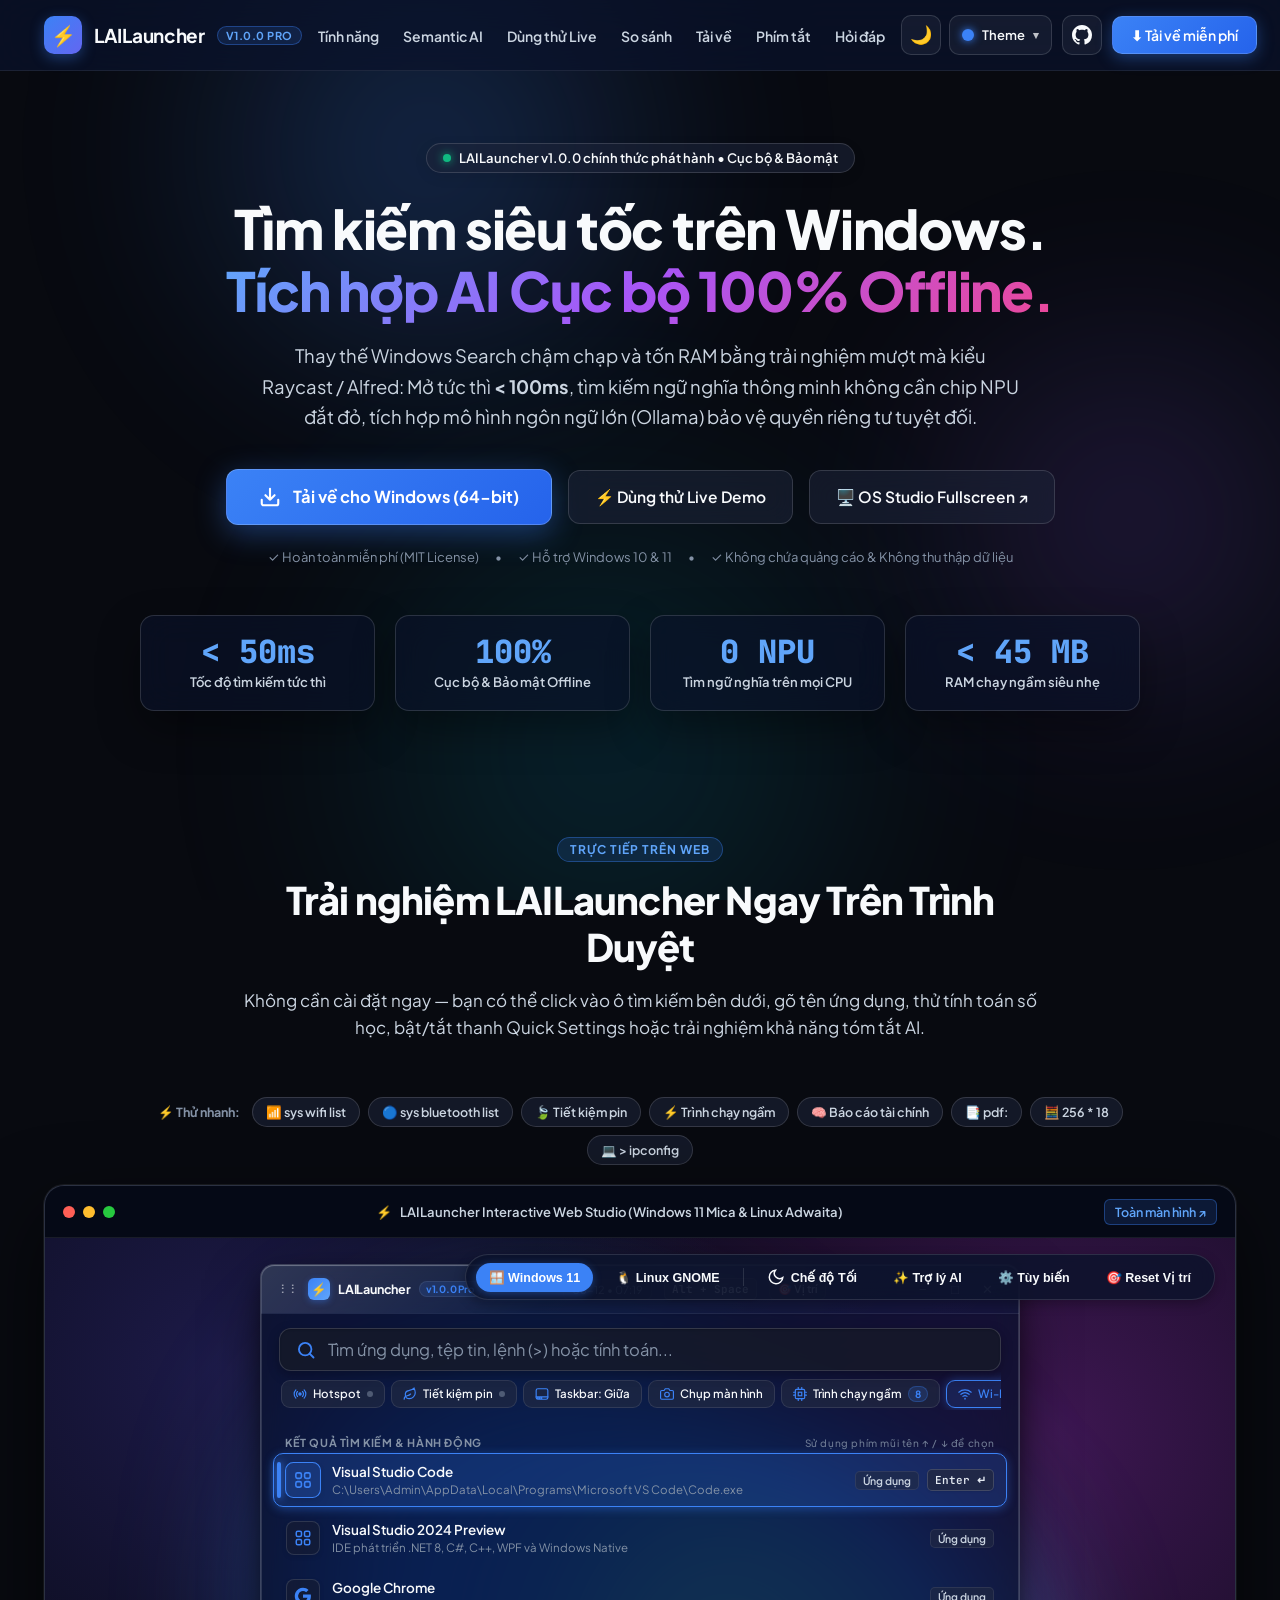
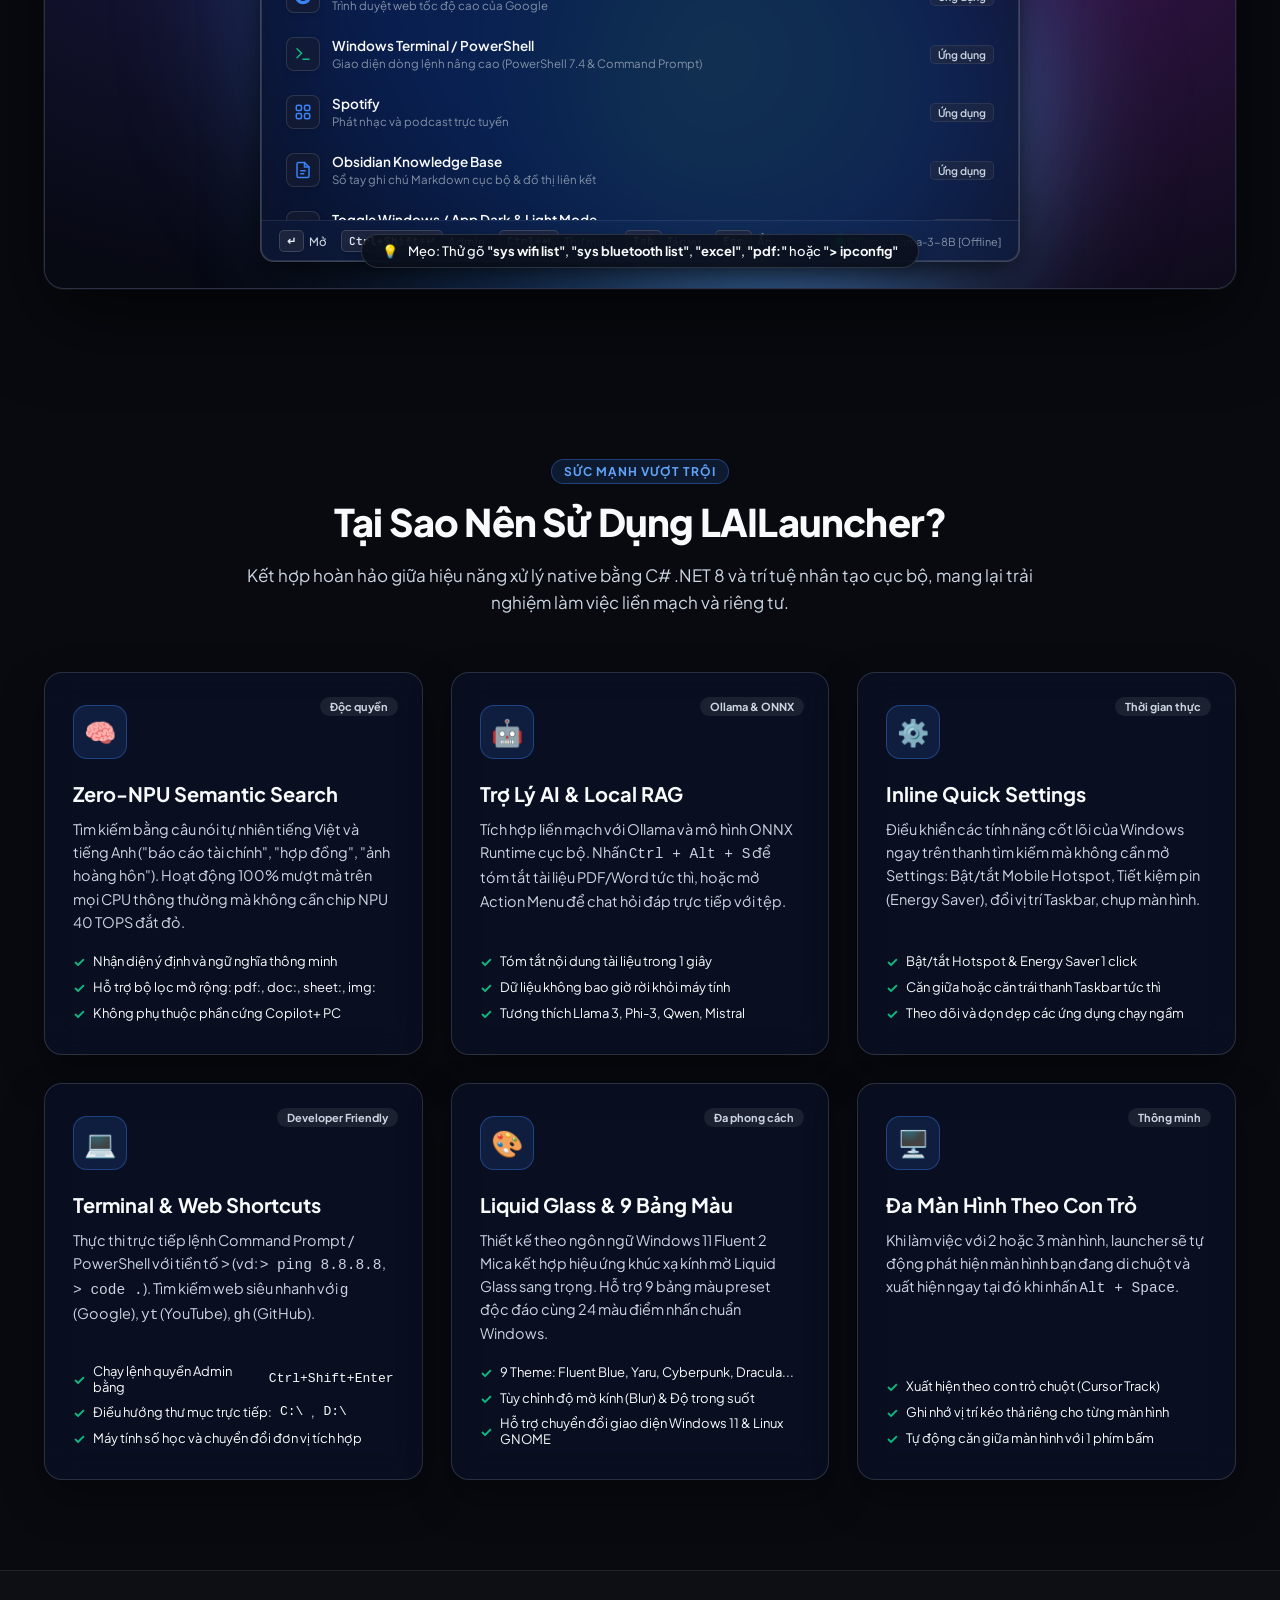
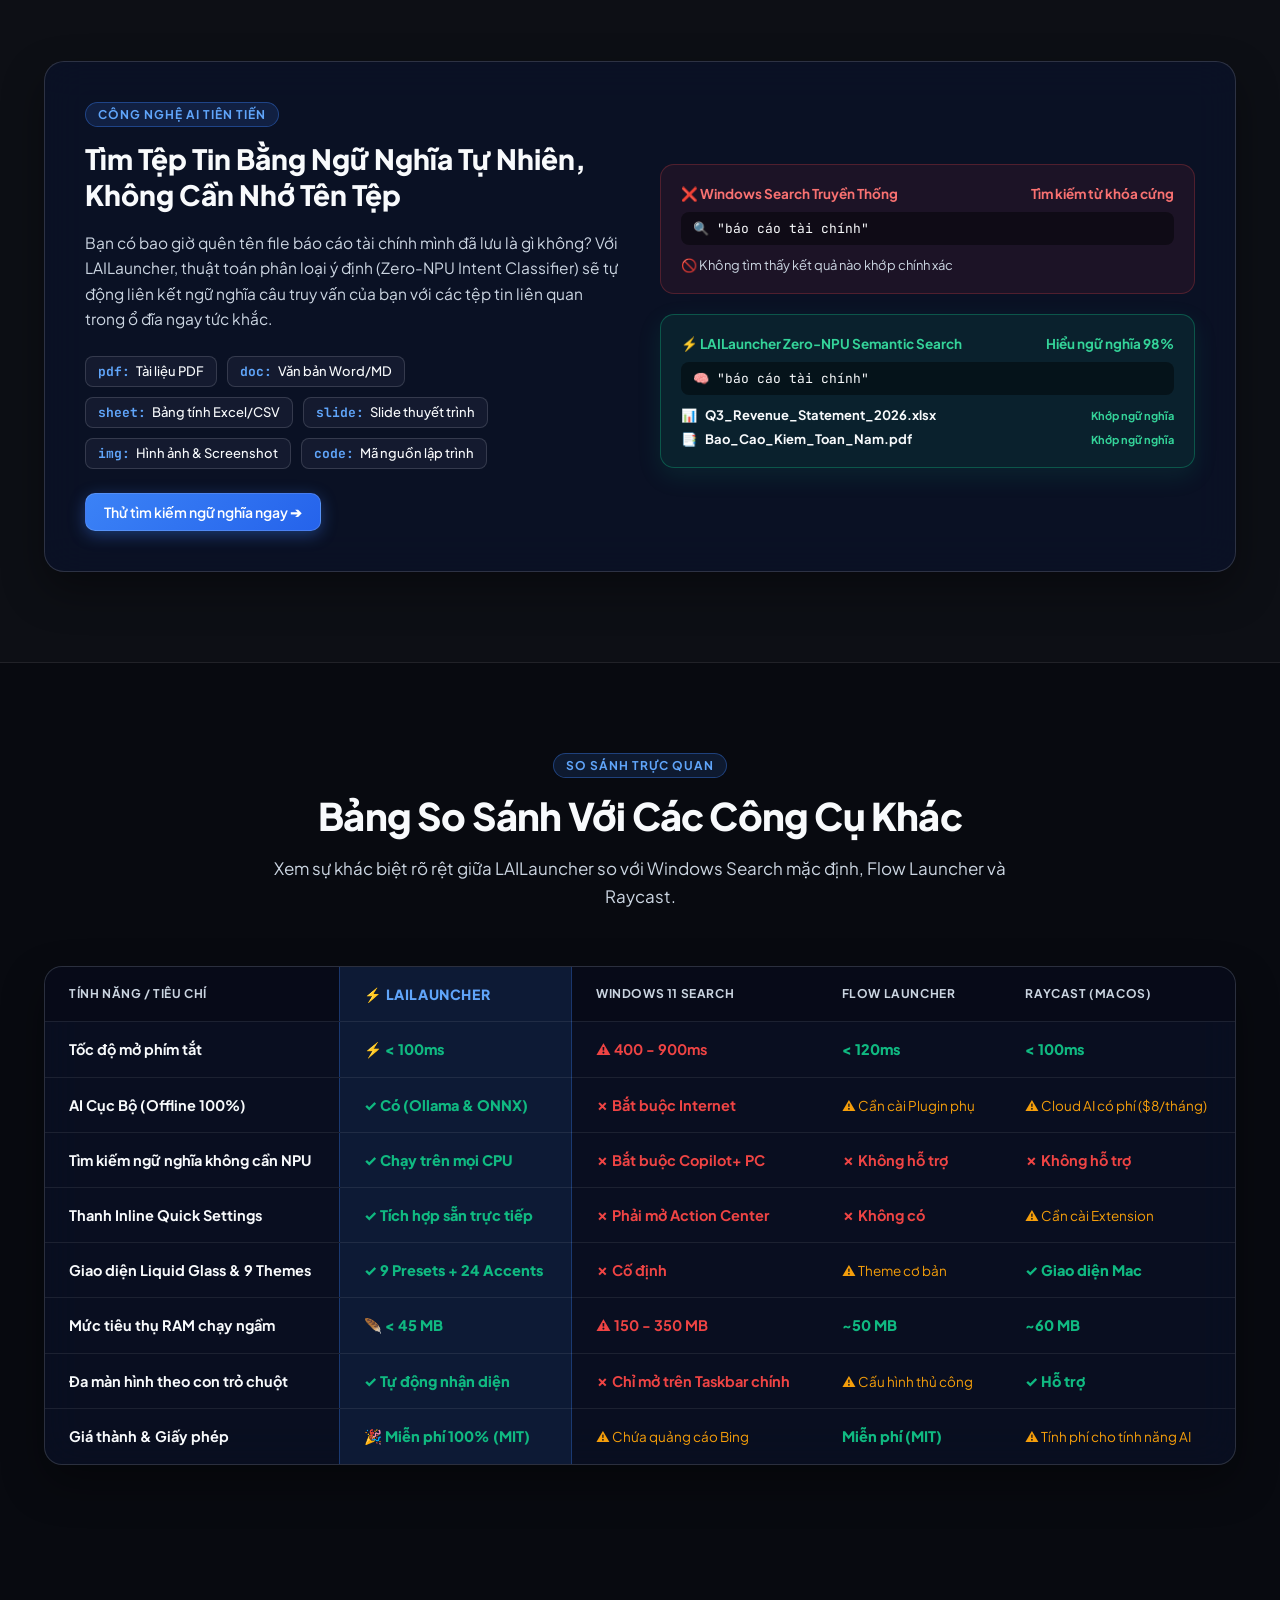
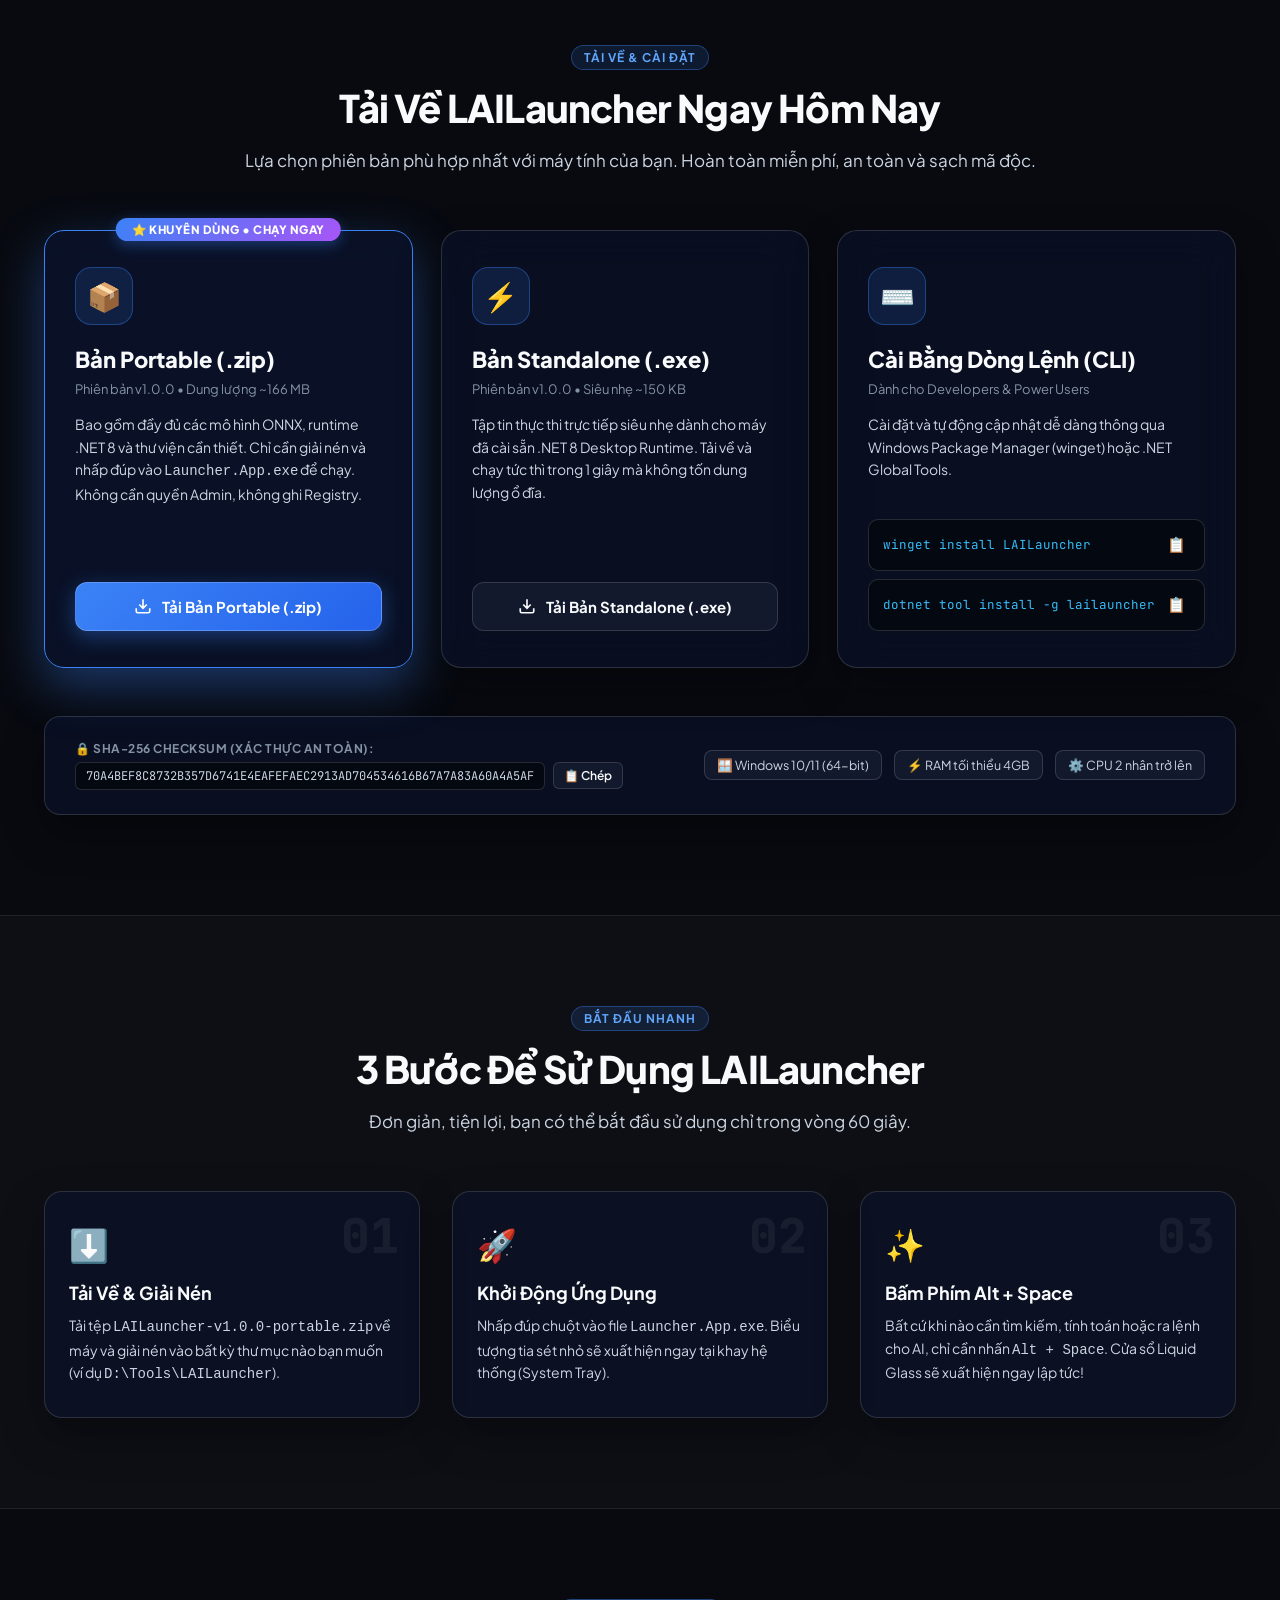
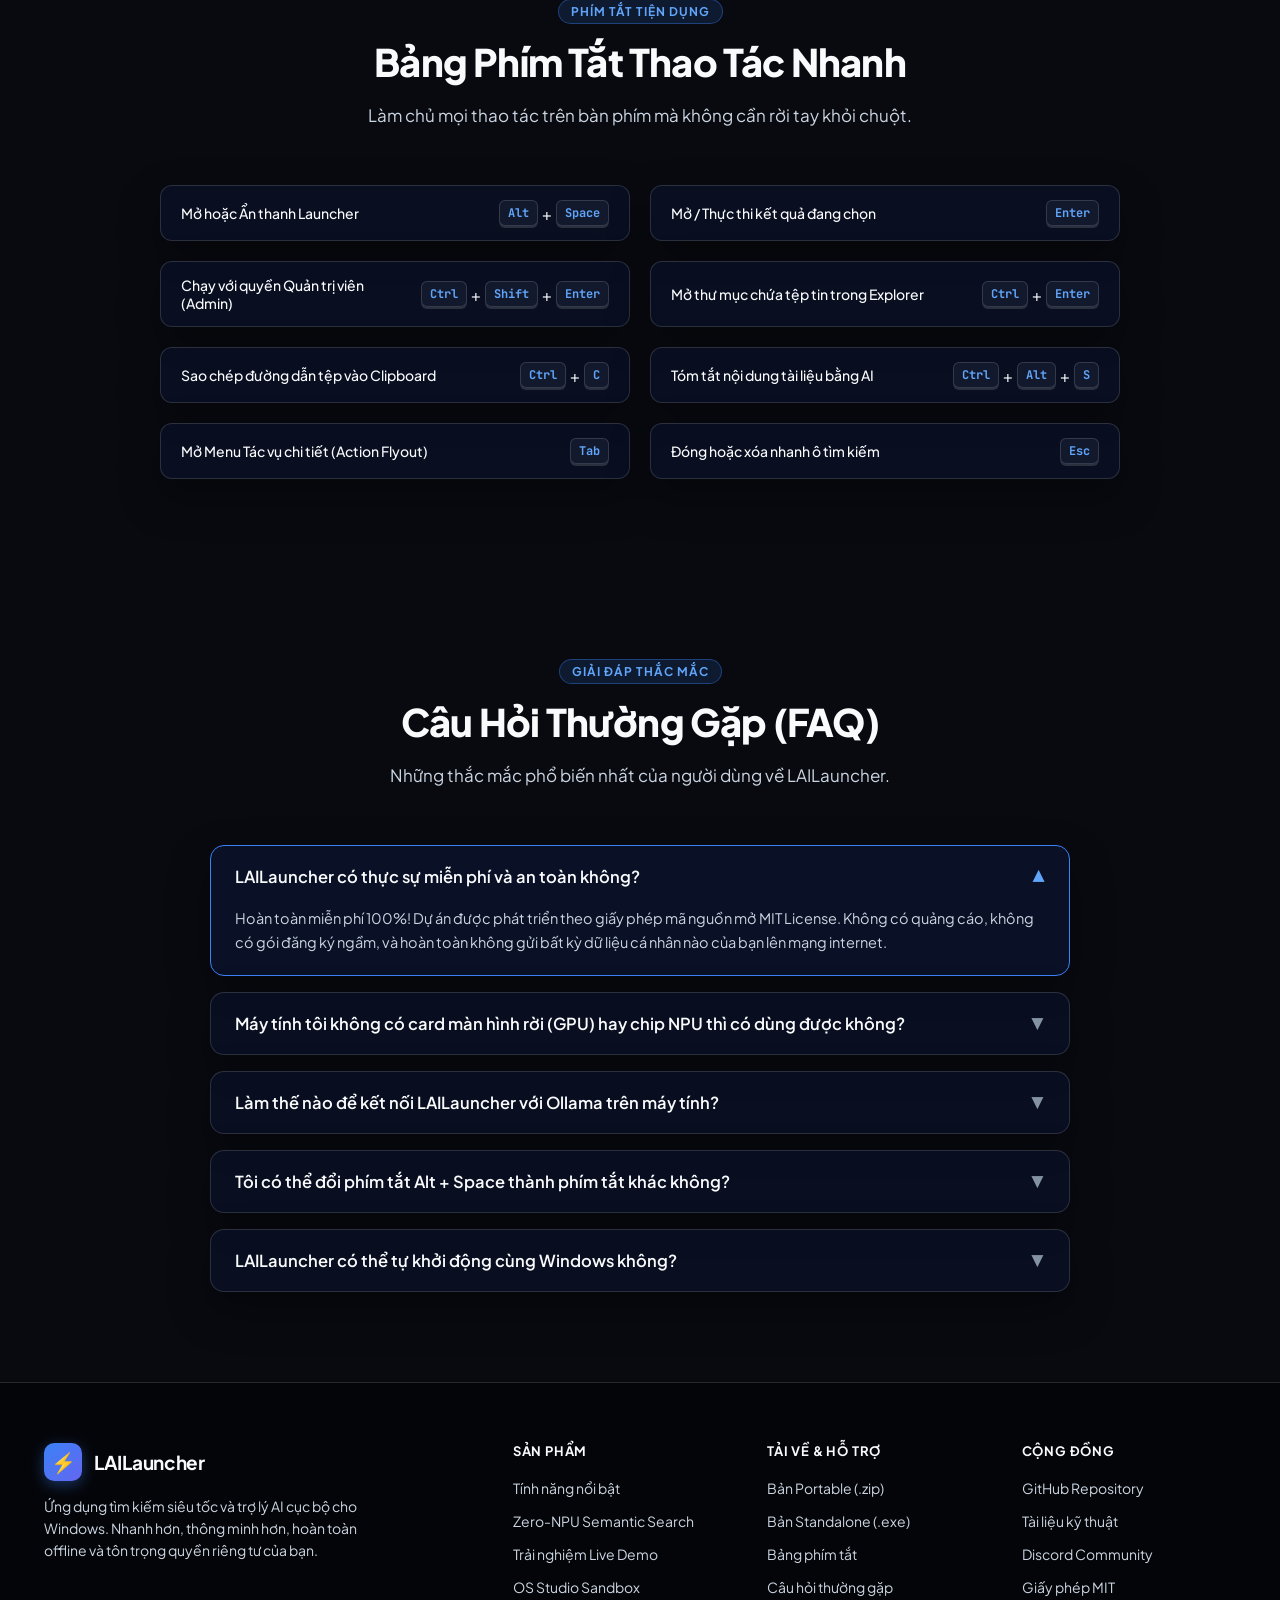
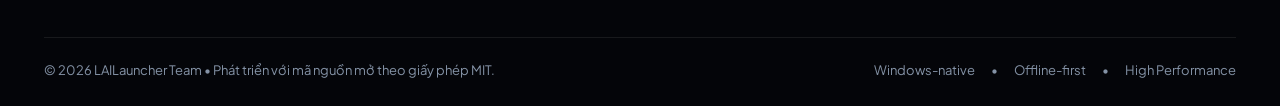
==== commit 17738ec6: "chore: set initial release version to v1.0.0" ====
--- a/web/index.html
+++ b/web/index.html
@@ -32,7 +32,7 @@
       <a href="#" class="nav-brand">
         <div class="nav-brand-logo">⚡</div>
         <span>LAILauncher</span>
-        <span class="nav-brand-pill">v2.4 Pro</span>
+        <span class="nav-brand-pill">v1.0.0 Pro</span>
       </a>
 
       <ul class="nav-links">
@@ -87,7 +87,7 @@
       <!-- Announcement Pill -->
       <div class="hero-pill-badge">
         <span class="pulse-dot"></span>
-        <span>LAILauncher v2.4.0 chính thức phát hành • Cục bộ & Bảo mật</span>
+        <span>LAILauncher v1.0.0 chính thức phát hành • Cục bộ & Bảo mật</span>
       </div>
 
       <!-- Main Headline -->
@@ -105,7 +105,7 @@
 
       <!-- Primary Action Buttons -->
       <div class="hero-cta-group">
-        <a href="./downloads/LAILauncher-v2.4.0-portable.zip" download class="btn-hero-primary">
+        <a href="./downloads/LAILauncher-v1.0.0-portable.zip" download class="btn-hero-primary">
           <svg viewBox="0 0 24 24" width="22" height="22" fill="none" stroke="currentColor" stroke-width="2.3" stroke-linecap="round" stroke-linejoin="round">
             <path d="M21 15v4a2 2 0 01-2 2H5a2 2 0 01-2-2v-4M7 10l5 5 5-5M12 15V3"/>
           </svg>
@@ -269,7 +269,7 @@
                   <span class="grip-indicator" aria-hidden="true">⋮⋮</span>
                   <div class="brand-icon">⚡</div>
                   <span>LAILauncher</span>
-                  <span class="brand-version">v2.4 Pro</span>
+                  <span class="brand-version">v1.0.0 Pro</span>
                 </div>
 
                 <!-- Titlebar Meta (Clock & Hotkey Badge & Reset Position) -->
@@ -769,12 +769,12 @@
           <span class="dl-badge-top">⭐ KHUYÊN DÙNG • CHẠY NGAY</span>
           <div class="dl-icon-wrap">📦</div>
           <h3 class="dl-title">Bản Portable (.zip)</h3>
-          <div class="dl-meta">Phiên bản v2.4.0 • Dung lượng ~166 MB</div>
+          <div class="dl-meta">Phiên bản v1.0.0 • Dung lượng ~166 MB</div>
           <p class="dl-desc">
             Bao gồm đầy đủ các mô hình ONNX, runtime .NET 8 và thư viện cần thiết.
             Chỉ cần giải nén và nhấp đúp vào <code>Launcher.App.exe</code> để chạy. Không cần quyền Admin, không ghi Registry.
           </p>
-          <a href="./downloads/LAILauncher-v2.4.0-portable.zip" download class="dl-btn primary">
+          <a href="./downloads/LAILauncher-v1.0.0-portable.zip" download class="dl-btn primary">
             <svg viewBox="0 0 24 24" width="18" height="18" fill="none" stroke="currentColor" stroke-width="2.2"><path d="M21 15v4a2 2 0 01-2 2H5a2 2 0 01-2-2v-4M7 10l5 5 5-5M12 15V3"/></svg>
             <span>Tải Bản Portable (.zip)</span>
           </a>
@@ -784,12 +784,12 @@
         <div class="dl-card">
           <div class="dl-icon-wrap">⚡</div>
           <h3 class="dl-title">Bản Standalone (.exe)</h3>
-          <div class="dl-meta">Phiên bản v2.4.0 • Siêu nhẹ ~150 KB</div>
+          <div class="dl-meta">Phiên bản v1.0.0 • Siêu nhẹ ~150 KB</div>
           <p class="dl-desc">
             Tập tin thực thi trực tiếp siêu nhẹ dành cho máy đã cài sẵn .NET 8 Desktop Runtime.
             Tải về và chạy tức thì trong 1 giây mà không tốn dung lượng ổ đĩa.
           </p>
-          <a href="./downloads/LAILauncher-v2.4.0-standalone.exe" download class="dl-btn outline">
+          <a href="./downloads/LAILauncher-v1.0.0-standalone.exe" download class="dl-btn outline">
             <svg viewBox="0 0 24 24" width="18" height="18" fill="none" stroke="currentColor" stroke-width="2.2"><path d="M21 15v4a2 2 0 01-2 2H5a2 2 0 01-2-2v-4M7 10l5 5 5-5M12 15V3"/></svg>
             <span>Tải Bản Standalone (.exe)</span>
           </a>
@@ -852,7 +852,7 @@
           <div class="step-icon">⬇️</div>
           <h3 class="step-title">Tải Về &amp; Giải Nén</h3>
           <p class="step-desc">
-            Tải tệp <code>LAILauncher-v2.4.0-portable.zip</code> về máy và giải nén vào bất kỳ thư mục nào bạn muốn (ví dụ <code>D:\Tools\LAILauncher</code>).
+            Tải tệp <code>LAILauncher-v1.0.0-portable.zip</code> về máy và giải nén vào bất kỳ thư mục nào bạn muốn (ví dụ <code>D:\Tools\LAILauncher</code>).
           </p>
         </div>
 
@@ -1598,7 +1598,7 @@
               <div class="win-hero-card win-about-hero">
                 <div class="win-about-icon">⚡</div>
                 <div class="win-about-info">
-                  <div class="win-about-title">LAILauncher Pro v2.4.0</div>
+                  <div class="win-about-title">LAILauncher Pro v1.0.0</div>
                   <div class="win-about-sub">Local AI Search &amp; Productivity Engine for Windows 10 &amp; 11</div>
                   <div class="win-about-meta">Bản phát hành chính thức • Kiến trúc x64 &amp; ARM64</div>
                 </div>
